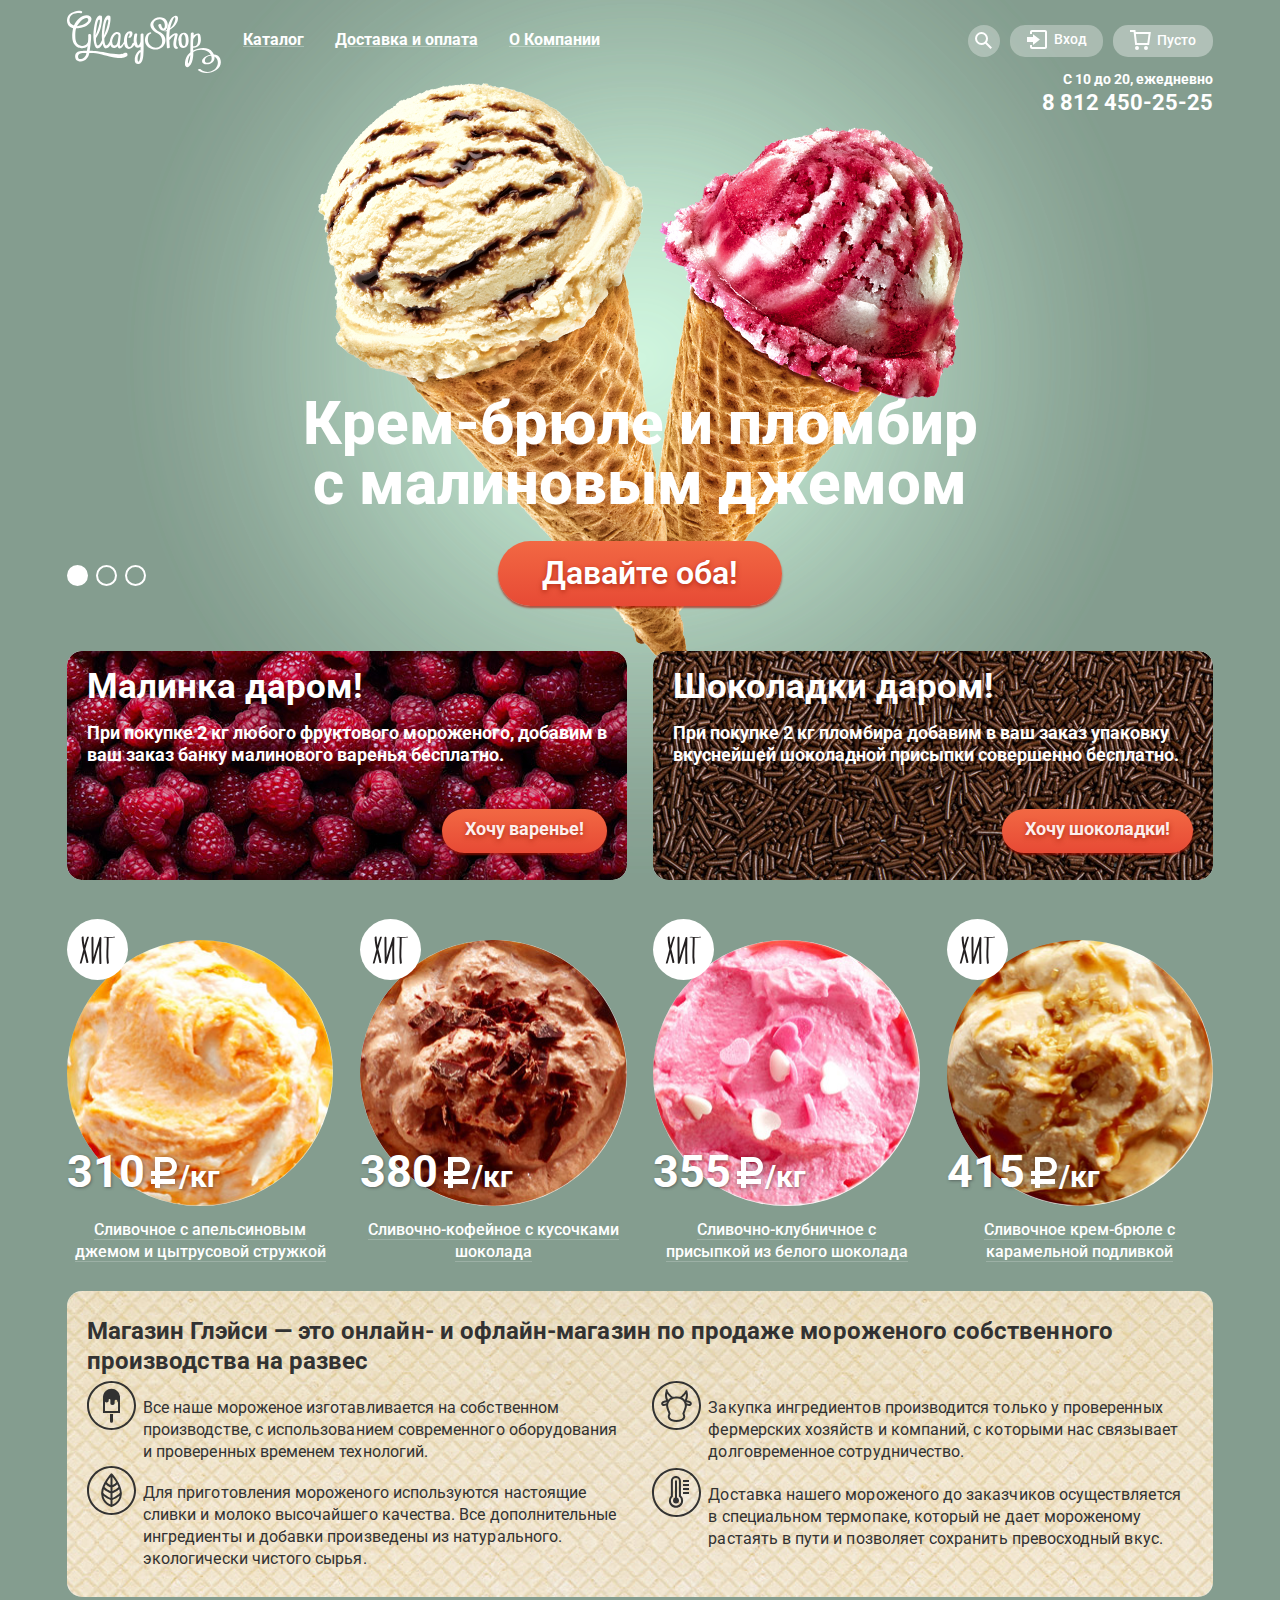
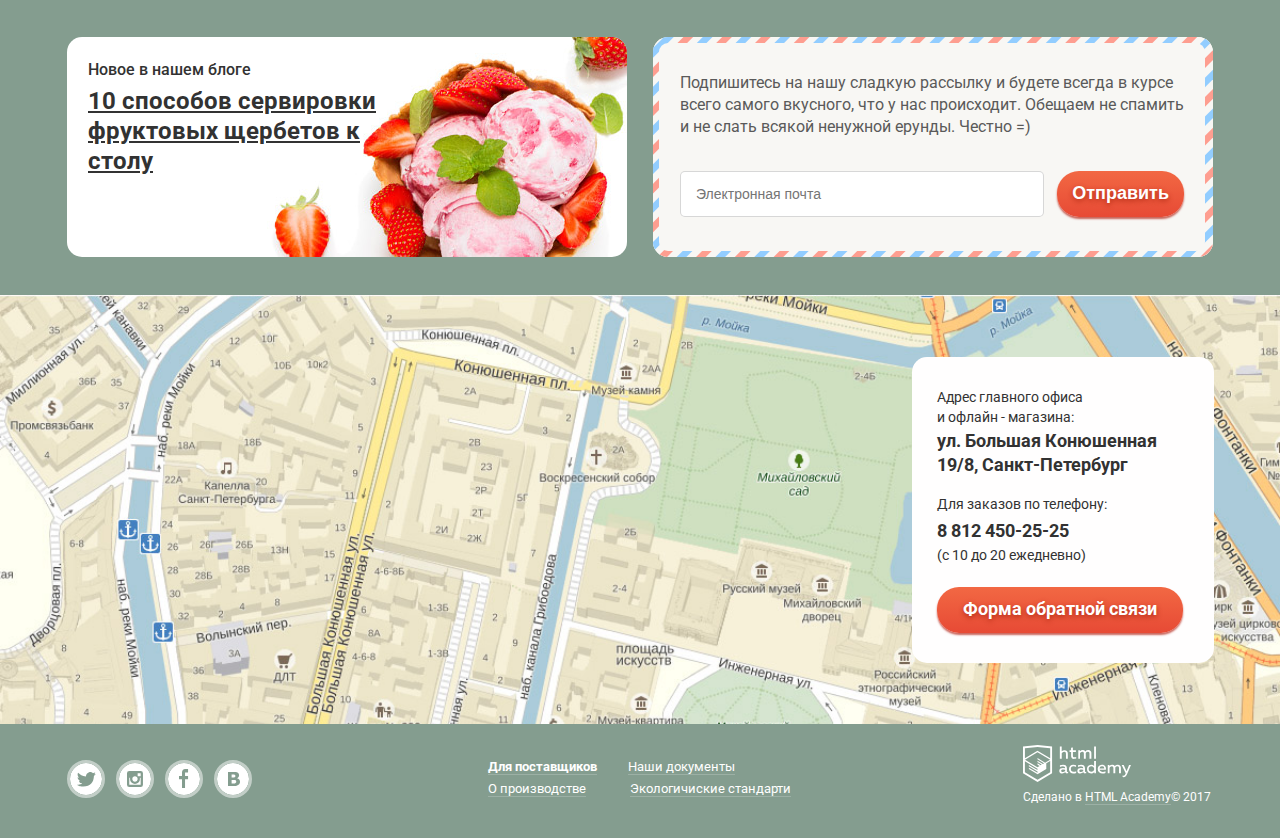
==== index.html @ f11d96ea "formy i menu" ====
<!DOCTYPE html>
<html lang="ru">
<head>
	<meta charset="utf-8">
	<title>HTML Academy: Глейси</title>
	<link href="https://fonts.googleapis.com/css?family=Roboto:400,700&amp;subset=cyrillic-ext" rel="stylesheet">
	<!--font-family: 'Roboto', sans-serif; -->
	<link rel="stylesheet" type="text/css" href="css/style.css" /> 
</head>
<body>
	<input class="visually-hidden lol" type="radio" id="product-1" name="toggle" checked>
    <input class="visually-hidden lol" type="radio" id="product-2" name="toggle">
    <input class="visually-hidden lol" type="radio" id="product-3" name="toggle">
	<div class="site-wrapper">
	<div class="container">
	<header class="main-header">
		<nav class="main-navigation">
			<a class="main-header-logo">
				<img src="img/logo.svg" alt="Логотип магазина «GllacyShop»">
			</a>
			<ul class="site-navigation">
				<li class="site-nav-item">
					<a href="#" class="link-under">Каталог</a>
					<ul class="site-navigation-catalog">
						<li class="catalog-submenu-item">
						  <a href="#">Новинки</a>
						</li>
						<li class="catalog-submenu-item-current">
						  <a href="#">Сливочное</a>
						</li>
						<li  class="catalog-submenu-item">
						  <a href="#">Щербеты</a>
						</li>
						<li  class="catalog-submenu-item">
						  <a href="#">Фруктовый лед</a>
						</li>
						<li  class="catalog-submenu-item">
						  <a href="#">Мелорин</a>
						</li>
					</ul>
					
					<!--<ul class="site-navigation-catalog">
						<li><a href="#" class="link6"><b>Новинки</b></a></li>
						<li><a href="#" class="link6">Сливочное</a></li>
						<li><a href="#" class="link6">Щербеты</a></li>
						<li><a href="#" class="link6">Фруктовый лед</a></li>
						<li><a href="#" class="link6">Мелорин</a></li>
					</ul>	-->
				</li>
				<li class="site-nav-item">
					<a href="#" class="link-under">Доставка и оплата</a>	
				</li>
				<li class="site-nav-item">
					<a href="#" class="link-under">О Компании</a>
				</li>
			</ul>
			<div class="user-navigation">
				<div class="login-link user-search">
					<a href="#">
						<svg xmlns="http://www.w3.org/2000/svg" 
						xmlns:xlink="http://www.w3.org/1999/xlink" width="17" height="17" 
						viewBox="0 0 17 17"><path d="M16.958 15.527L11.75 10.32A6.455 6.455 0 0 0 13 6.5 6.5 6.5 0 1 0 6.5 13a6.465 6.465 0 0 0 3.839-1.263l5.205 5.204 1.414-1.414zM6.5 11C4.019 11 2 8.981 2 6.5S4.019 2 6.5 2 11 4.019 11 6.5 8.981 11 6.5 11z"/></svg>
					</a>
					<form class="search" action="#" method="get">
						<span class="search-paragraph">
							<label class="visually-hidden" for="search">Что ищем?</label>
							<input class="input-field" id="search" type="search" name="search" placeholder="Что ищем?">
						</span>
						<!--<button class="user-btn search-btn" type="submit"></button>-->
					</form>
				</div>
				<div class="enter-site login-link">
					<span>
						<a href="#" class="link-svg">
							<svg xmlns="http://www.w3.org/2000/svg" 
							xmlns:xlink="http://www.w3.org/1999/xlink" 
							width="21" height="19" 
							viewBox="0 0 21 19"><g><path d="M6 14.875L12.917 9.5 6 4.125v2.917H-.042v4.917H6z"/><path d="M18 0H5C3.9 0 3 .9 3 2v2h2V2h13v15H5v-2H3v2c0 1.1.9 2 2 2h13c1.1 0 2-.9 2-2V2c0-1.1-.9-2-2-2z"/></g></svg>
							<span class="enter-svg">Вход</span>
						</a>
					</span>
					<div class="login-in">
						<form class="login-form" action="#" method="post">
							<p class="login-item">
								<label class="visually-hidden" for="email">Электронная почта</label>
								<input class="input-field" id="email" type="email" name="email" placeholder="Электронная почта">
							</p>
							<p class="login-item">
								<label class="visually-hidden" for="password">Пароль</label>
								<input class="input-field" id="password" type="password" name="password" placeholder="Пароль">
							</p>
							<button class="link2" type="submit">Войти</button>
							<p class="login-additional">
								<a class="login-link link10" href="#"><u>Забыли пароль?</u></a>
								<a class="login-link link10" href="#"><u>Новая регистрация</u></a>
							</p>
						</form>
					</div>
				</div>
				<span class="basket">
					<a href="#" class="link-svg">
						<svg xmlns="http://www.w3.org/2000/svg" 
						width="21" height="20" viewBox="0 0 21 20">
						<g><path d="M5.657 2.031L5.422 0H0v2h3.64l1.5 13h13.988l1.699-12.969H5.657zM17.372 13H6.922L5.888 4.031h12.66L17.372 13z"/><circle cx="6.984" cy="18" r="2"/><circle cx="15.984" cy="18" r="2"/></g></svg>
						<span class="enter-svg">Пусто</span>
					</a>
				</span>
				<p class="navigation">
					<span class="navigation1">С 10 до 20, ежедневно</span>
					<a href="tel:+88124502525" class="navigation2">8 812 450-25-25</a>
				</p>
			</div>
		</nav>
	</header>
		<section class="slider">
          <div class="slider-controls">
            <label for="product-1">Первый</label>
            <label for="product-2">Второй</label>
            <label for="product-3">Третий</label>
          </div>
          <ul class="slider-list">
            <li class="slider-item slide" id="slide1">
              <h3 class="slide-title">
                Крем-брюле и пломбир с малиновым джемом
              </h3>
              <a class="button slide-button" href="#">Давайте оба!</a>
            </li>
            <li class="slider-item slide" id="slide2">
              <h3 class="slide-title">
                Шоколадный пломбир и лимонный сорбет
              </h3>
              <a class="button slide-button" href="#">Давайте оба!</a>
            </li>
            <li class="slider-item slide" id="slide3">
              <h3 class="slide-title">
                Пломбир с помадкой и клубничный щербет
              </h3>
              <a class="button slide-button" href="#">Давайте оба!</a>
            </li>
          </ul>
        </section>
		<main>
		<!--<section class="slider">
			<!--<div class="slider-controls">
				<label for="product-1"></label>
				<label for="product-2"></label>
				<label for="product-3"></label>
			</div>-->
			  <!-- ETOO <ul class="slider-list">
				<li class="slider-item slide1" id="slide1">
				  <h3 class="slide-title">
					Крем-брюле и пломбир с малиновым джемом
				  </h3>
				  <a class="link3 come-on" href="#">Давайте оба!</a>
				</li>  ETOO <!--
				<li class="slider-item slide2" id="slide2">
				  <h3 class="slide-title">
					Шоколадный пломбир и лимонный сорбет
				  </h3>
				<a class="link3" href="#">Давайте оба!</a>
				</li>
				<li class="slider-item slide3" id="slide3">
				  <h3 class="slide-title">
					Пломбир с помадкой и клубничный щербет
				  </h3>
				  <a class="link3" href="#">Давайте оба!</a>
				</li> -->    <!--
				<p class="switch">
					<input type="radio" id="sl1" name="next" checked>
					<input type="radio" id="sl2" name="next">
					<input type="radio" id="sl3" name="next">
				</p>
			  </ul>
			</section>   -->
	
	
	

		<!--<div class="slider">
			<div class="slide11" id="slider1">
				<p class="slide-title">
					Крем-брюле и пломбир<br>
					с малиновым джемом
				</p>
				<a class="link3" href="#">Давайте оба!</a>
			</div><!--
			<div class="slide" id="slider2">
				<p class="slide-title">
					Шоколадный пломбир<br>
					и лимонный сорбет
				</p>
				<a class="link3" href="#">Давайте оба!</a>
			</div>
			<div class="slide" id="slider3">
				<p class="slide-title">
					Пломбир с помадкой<br>
					и клубничный щербет
				</p>
				<a class="link3" href="#">Давайте оба!</a>
				<p class="switch">
					<input type="radio" id="sl1" name="next" checked>
					<input type="radio" id="sl2" name="next">
					<input type="radio" id="sl3" name="next">
				</p>
			</div>
		</div> -->
		<section class="gift">
			<h2 class="visually-hidden">Акция</h2>
			<article class="gift1 gift-left">
				<h3>Малинкa даром!</h3>
				<p>
					При покупке 2 кг любого фруктового мороженого, добавим в ваш заказ банку
					малинового варенья бесплатно.
				</p>
				<a href="#" class="link4">Хочу варенье!</a>
			</article>
			<article class="gift2 gift-right">
				<h3>Шоколадки даром!</h3>
				<p>
					При покупке 2 кг пломбира добавим в ваш заказ упаковку вкуснейшей шоколадной присыпки
					совершенно бесплатно.
				</p>
				<a href="#" class="link4">Хочу шоколадки!</a>
			</article>
		</section>
		<section class="ice-crem">
			<h2 class="visually-hidden">Хиты</h2>
			<ul class="ice-info">
				<li class="ice-price">
					<div class="ice-configuration hit">
						<img src="img/ice1.jpg" class="ice-image" alt="Сливочное мороженое">
						<p class="price-in">
							<span class="price">310</span>
							<svg xmlns="http://www.w3.org/2000/svg" width="31" height="36" viewBox="0 0 31 36"><path fill="#ffffff" d="M11 21h7.451c5.247 0 9.5-4.253 9.5-9.5S23.698 2 18.451 2H6v14H2v5h4v3H2v5h4v4h5v-4h15v-5H11v-3zm0-14h7.451v-.03a4.53 4.53 0 0 1 0 9.06V16H11V7z"/></svg>
							<span class="kilogram">/кг</span>
						</p>
					</div>
					<p class="ice-title">
						<a class="link11" href="#">Сливочное с апельсиновым джемом и цытрусовой стружкой</a>
					</p>
					<!--<a href="#" class="link">Быстрый просмотр</a>-->
				</li>
				<li class="ice-price">
					<div class="ice-configuration hit">
						<img src="img/ice2.jpg" class="ice-image" alt="Сливочно-кофейное мороженое">
						<p class="price-in">
							<span class="price">380</span>
							<svg xmlns="http://www.w3.org/2000/svg" width="31" height="36" viewBox="0 0 31 36"><path fill="#ffffff" d="M11 21h7.451c5.247 0 9.5-4.253 9.5-9.5S23.698 2 18.451 2H6v14H2v5h4v3H2v5h4v4h5v-4h15v-5H11v-3zm0-14h7.451v-.03a4.53 4.53 0 0 1 0 9.06V16H11V7z"/></svg>
							<span class="kilogram">/кг</span>
						</p>
					</div> 
					<p class="ice-title">
						<a class="link11" href="#">Сливочно-кофейное с кусочками шоколада</a>
					</p>
					<!--<a href="#" class="link">Быстрый просмотр</a>-->
				</li>
				<li class="ice-price">
					<div class="ice-configuration hit">
						<img src="img/ice3.jpg" class="ice-image" alt="Сливочно-клубничное мороженое">
						<p class="price-in">
							<span class="price">355</span>
							<svg xmlns="http://www.w3.org/2000/svg" width="31" height="36" viewBox="0 0 31 36"><path fill="#ffffff" d="M11 21h7.451c5.247 0 9.5-4.253 9.5-9.5S23.698 2 18.451 2H6v14H2v5h4v3H2v5h4v4h5v-4h15v-5H11v-3zm0-14h7.451v-.03a4.53 4.53 0 0 1 0 9.06V16H11V7z"/></svg>
							<span class="kilogram">/кг</span>
						</p>
					</div>
					<p class="ice-title">
						<a class="link11 link11-help" href="#">
							Сливочно-клубничное с<br> присыпкой из белого шоколада
						</a>
					</p>
					<!--<a href="#" class="link">Быстрый просмотр</a>-->
				</li>
				<li class="ice-price">
					<div class="ice-configuration hit">
						<img src="img/ice4.jpg" class="ice-image" alt="Сливочное крем-брюле мороженое">
						<p class="price-in">
							<span class="price">415</span>
							<svg xmlns="http://www.w3.org/2000/svg" width="31" height="36" viewBox="0 0 31 36"><path fill="#ffffff" d="M11 21h7.451c5.247 0 9.5-4.253 9.5-9.5S23.698 2 18.451 2H6v14H2v5h4v3H2v5h4v4h5v-4h15v-5H11v-3zm0-14h7.451v-.03a4.53 4.53 0 0 1 0 9.06V16H11V7z"/></svg>
							<span class="kilogram">/кг</span>
						</p>
					</div>
					<p class="ice-title">
						<a class="link11" href="#">Сливочное крем-брюле с карамельной подливкой</a>
					</p>
					<!--<a href="#" class="link">Быстрый просмотр</a>-->
				</li>
			</ul>
		</section>
		<div class="box-information">
			<section class="information">
				<h3 class="visually-hidden">О нас</h3>
				<h3 class="about-us-title">
					Магазин Глэйси — это онлайн- и офлайн-магазин по продаже мороженого собственного
					производства на развес
				</h3>
				<ul class="about-us-articles">
					<li class="about-us-list lizak">
						<p>
							Все наше мороженое изготавливается на собственном
							производстве, с использованием современного оборудования<br>
							и проверенных временем технологий.
						</p>
						<!--<img src="img/icon1.svg" alt="Икона мороженое">-->
					</li>
					<li class="about-us-list crow">
						<p>
							Закупка ингредиентов производится только у проверенных
							фермерских хозяйств и компаний, с которыми нас связывает
							долговременное сотрудничество.
						</p>
						<!--<img src="img/icon2.svg" alt="Икона листок">-->
					</li>
					<li class="about-us-list leaf">
						<p>
							Для приготовления мороженого используются настоящие
							сливки и молоко высочайшего качества. Все дополнительные
							ингредиенты и добавки произведены из натурального.
							экологически чистого сырья.
						</p>
						<!--<img src="img/icon3.svg" alt="Икона корова">-->
					</li>
					<li class="about-us-list thermometer">
						<p>
							Доставка нашего мороженого до заказчиков осуществляется<br>
							в специальном термопаке, который не дает мороженому<br>
							растаять в пути и позволяет сохранить превосходный вкус.
						</p>
						<!--<img src="img/icon4.svg" alt="Икона температуры">-->
					</li>
				</ul>
			</section>
		</div>
		<section class="news">
			<h3 class="visually-hidden">Новости</h3>
			<article class="news-in">
				<p class="news-article">Новое в нашем блоге</p>
				<a href="#" class="news-link1">
					10 способов сервировки<br>
					фруктовых щербетов к<br>
					столу
				</a>
			</article>
			<article class="mail">
				<div class="mail-container">
					<h3 class="visually-hidden">Подписка</h3>
					<p class="mail-text">
						Подпишитесь на нашу сладкую рассылку и будете всегда в курсе<br>
						всего самого вкусного, что у нас происходит. Обещаем не спамить<br>
						и не слать всякой ненужной ерунды. Честно =)
					</p>
					<form class="subscription" action="#" method="post">
						<label class="visually-hidden" for="subscription-email">Электронная почта</label>
						<input id="subscription-email" class="subscription-email input-field"
						name="subscription-email" placeholder="Электронная почта" type="email">
						<button class="link-small" type="submit">Отправить</button>
					</form>
				</div>
			</article>
		</section>
		<div class="map">
			<div class="map-in"> 
				<!--<img src="img/ice-crem.svg" alt="Рожок"><br>-->
				<div class="contacts">
					<h3 class="visually-hidden">Адрес</h3>
					<p class="feedback-adress">
						<span class="feedback-position1">
							Адрес главного офиса<br>
							и офлайн - магазина:<br>
						</span>
						<span class="feedback-position2">
							ул. Большая Конюшенная<br>
							19/8, Санкт-Петербург<br>
						</span>
					</p>
					<p class="feedback-tel">
						<span class="feedback-position3">
							Для заказов по телефону:<br>
						</span>
						<span class="feedback-position4">
							<a href="tel:+88124502525">8 812 450-25-25</a><br>
						</span>
						<span class="feedback-position5">
							(c 10 до 20 ежедневно)<br>
						</span>
					</p>
					<a class="link" href="#">Форма обратной связи</a>
				</div>
			</div>
		</div>
			<!--<article class="feedback">
				<form class="feedback-form" action="#" method="post">
					<h3>Мы обязательно вам ответим!</h3>
					<p>
						<label class="visually-hidden" for="name"> Как Вас зовут?</label>
						<input class="input-field" type="text" id="name" name="user-name"
						placeholder="Как Вас зовут?">
					</p>
					<p>
						<label class="visually-hidden" for="email-feedback"> Ваша почта для ответа?</label>
						<input class="input-field" type="text" id="email-feedback" name="email-feedback" placeholder="Ваша почта для ответа?">
					</p>
					<textarea name="comment" class="input-field" id="comment-field" rows="5" cols="15" placeholder="Напишите что-нибудь..."></textarea>
					<button class="link">Отправить</button>
				</form>
			</div> -->
		</section>
	</main>
	<footer class="main-footer">
		<div class="social1">
			<ul class="footer-social">
				<li class="social-list-item">
					<a class="social-button" href="https://www.twitter.com">
						<p class="visually-hidden">Twitter</p>
						<svg xmlns="http://www.w3.org/2000/svg" class="social-list-icon" width="32" height="32" viewBox="0 0 32 32"><path fill="#FFF" d="M16 0C7.164 0 0 7.164 0 16c0 8.837 7.164 16 16 16 8.837 0 16-7.163 16-16 0-8.836-7.163-16-16-16zm7.944 12.809c-.251 6.516-3.463 10.832-10.992 10.702h-.486c-.447 0-4.543-.443-5.344-1.823 2.479.19 4.247-.406 5.12-1.136-1.048-.289-2.923-.461-3.251-2.848.384.104.618.221 1.299.113-1.307-.824-2.758-1.519-2.679-3.643.311.317 1.164.518 1.46.457-.768-.233-2.149-3.244-.974-4.781 1.984 1.79 4.075 3.482 7.804 3.643.227-2.214 1.24-3.699 3.168-4.325 1.84-.479 3.255.26 3.901 1.138.737-.224 1.453-.466 2.193-.685-.004.833-.569 1.463-.935 1.709.747.165 1.423-.475 1.423-.475-.184.963-1.094 1.725-1.707 1.954z"/></svg>
					</a>
				</li>
				<li class="social-list-item">
					<a class="social-button" href="https://www.instagram.com">
						<p class="visually-hidden">Instagram</p>
						<svg xmlns="http://www.w3.org/2000/svg" class="social-list-icon" width="32" height="32" viewBox="0 0 32 32"><g fill="#FFF"><path d="M20.916 16a4.938 4.938 0 1 1-9.877 0c0-.394.051-.773.138-1.14h-.897v6.838h11.396V14.86h-.897c.086.367.137.746.137 1.14z"/><path d="M15.978 18.659c1.466 0 2.659-1.193 2.659-2.659s-1.193-2.659-2.659-2.659c-1.466 0-2.659 1.193-2.659 2.659s1.192 2.659 2.659 2.659zM18.637 10.302h3.039v3.039h-3.039z"/><path d="M16 0C7.164 0 0 7.164 0 16c0 8.837 7.164 16 16 16 8.837 0 16-7.163 16-16 0-8.836-7.163-16-16-16zm7.955 21.698a2.285 2.285 0 0 1-2.279 2.279H10.279A2.285 2.285 0 0 1 8 21.698V10.302a2.286 2.286 0 0 1 2.279-2.279h11.396a2.286 2.286 0 0 1 2.279 2.279v11.396z"/></g></svg>
					</a>
					</li>
				<li class="social-list-item">
					<a class="social-button" href="https://www.facebook.com">
						<p class="visually-hidden">Facebook</p>
						<svg xmlns="http://www.w3.org/2000/svg" class="social-list-icon" width="32" height="32" viewBox="0 0 32 32"><path fill="#FFF" d="M16 0C7.164 0 0 7.163 0 16s7.164 16 16 16c8.837 0 16-7.164 16-16S24.837 0 16 0zm4.062 9.455h-3.021v3.444h3.021v3.445h-3.021v8.61H14.02v-8.61H11v-3.445h3.021V9.455c0-1.902 1.353-3.445 3.021-3.445h3.021v3.445z"/></svg>
					</a>
				</li>
				<li class="social-list-item">
					<a class="social-button" href="https://www.vk.com">
						<p class="visually-hidden">Вконтакте</p>
						<svg xmlns="http://www.w3.org/2000/svg" class="social-list-icon" width="32" height="32" viewBox="0 0 32 32"><g fill="#FFF"><path d="M16.637 14.495c.402-.019.719-.082.951-.188.326-.145.54-.33.641-.559.101-.229.15-.496.15-.797 0-.232-.058-.465-.174-.697-.116-.232-.322-.405-.617-.517-.264-.1-.592-.155-.984-.165a76.242 76.242 0 0 0-1.652-.014h-.339v2.965h.565c.571 0 1.057-.009 1.459-.028zM18.118 17.084c-.282-.081-.672-.125-1.166-.132a127.97 127.97 0 0 0-1.55-.009h-.79v3.493h.264c1.014 0 1.74-.003 2.18-.009a3.2 3.2 0 0 0 1.212-.245c.377-.157.633-.364.774-.625s.214-.562.214-.9c0-.446-.088-.788-.261-1.03-.17-.241-.464-.423-.877-.543z"/><path d="M16 0C7.164 0 0 7.164 0 16c0 8.837 7.164 16 16 16 8.837 0 16-7.163 16-16 0-8.836-7.163-16-16-16zm6.602 20.531a3.73 3.73 0 0 1-1.124 1.327c-.552.415-1.161.71-1.823.886s-1.501.264-2.519.264h-6.121V8.987h5.443c1.13 0 1.957.038 2.48.113a5.126 5.126 0 0 1 1.561.5c.533.27.929.632 1.189 1.087.26.455.392.975.392 1.558 0 .678-.179 1.278-.536 1.795-.358.518-.863.92-1.517 1.208v.075c.917.182 1.642.559 2.179 1.13.537.571.807 1.325.807 2.261 0 .678-.138 1.283-.411 1.817z"/></g></svg>
					</a>
				</li>
			</ul> 
		</div>
		<ul class="footer-information1">
			<li><a href="#" class="provider link11">Для поставщиков</a><li>
			<li><a href="#" class="view link11">Наши документы</a><li>
			<li><a href="#" class="view link11 about-production">О производстве</a><li>
			<li><a href="#" class="view link11">Экологичиские стандарти</a><li>
		</ul>
		<div class="logo1">
			<a href="https://htmlacademy.ru/intensive/htmlcss">
				<img src="img/logo-htmlacademy.svg" alt="академия">
			</a>
			<span class="footer-copyright">
				Сделано в <a href="https://htmlacademy.ru/intensive/htmlcss" class="link-html link11">HTML Academy</a>&copy; 2017
			</span>
		</div>
	</footer>
	</div> 
	</div>
</body>
</html>
---- css/style.css ----
html,
body {
	font-family: "Roboto", "Arial", sans-serif;
	font-size: 18px; /* or 16px */
	line-height: 1.2;
	background-color: #849d8f;
	color: #ffffff;
	font-weight: bold;
	margin: 0;
}

a {
	text-decoration: none;
	color: #ffffff;
}

.link {
	display: inline-block;
	vertical-align: top;
	padding: 10px 26px;
	padding-bottom: 12px;
	font-weight: 700;
	font-size: 18px;
	line-height: 24px;
	text-align: center;
	text-transform: none;
	text-decoration: none;
	text-shadow: 0 2px 5px rgba(160, 32, 11, 0.76);
	white-space: normal;
	background-color: #f26843;
	background: -webkit-linear-gradient(top, #f26843 0%, #e74a35 100%);
	background: linear-gradient(to bottom, #f26843 0%, #e74a35 100%);
	box-shadow: 0 2px 2px rgba(172, 16, 0, 0.64);
	color: #ffffff;
	border: none;
	border-radius: 22px;
	cursor: pointer;
	outline: none;
}

.link:hover {
	background-image: linear-gradient(0deg, rgba(231, 74, 53, 0.8) 0%, rgba(242, 104, 67, 0.8) 100%);
	box-shadow: 0px 2px 2px 0px rgb(172, 16, 0);
}

.link:active {
	box-shadow: inset 0 2px 2px #942718;
	background-image: linear-gradient(to top, #f26843 0%, #e74a35 100%);
	background-color: #d07058;
}

.link-small {
	display: inline-block;
	vertical-align: top;
	padding: 10px 15px;
	padding-bottom: 12px;
	font-weight: 700;
	font-size: 18px;
	line-height: 24px;
	text-align: center;
	text-transform: none;
	text-decoration: none;
	text-shadow: 0 2px 5px rgba(160, 32, 11, 0.76);
	white-space: normal;
	background-color: #f26843;
	background: -webkit-linear-gradient(top, #f26843 0%, #e74a35 100%);
	background: linear-gradient(to bottom, #f26843 0%, #e74a35 100%);
	box-shadow: 0 2px 2px rgba(172, 16, 0, 0.64);
	color: #ffffff;
	border: none;
	border-radius: 22px;
	cursor: pointer;
	outline: none;
}

.link-small:hover {
	background-image: linear-gradient(0deg, rgba(231, 74, 53, 0.8) 0%, rgba(242, 104, 67, 0.8) 100%);
	box-shadow: 0px 2px 2px 0px rgb(172, 16, 0);
}

.link-small:active {
	box-shadow: inset 0 2px 2px #942718;
	background-image: linear-gradient(to top, #f26843 0%, #e74a35 100%);
	background-color: #d07058;
}

.link2 {
	display: inline;
	vertical-align: top;
	padding: 8px 23px;
	padding-bottom: 12px;
	font-family: Roboto, Arial, sans-serif;
	font-weight: 700;
	font-size: 18px;
	line-height: 24px;
	text-align: center;
	text-transform: none;
	text-decoration: none;
	text-shadow: 0 2px 5px rgba(160, 32, 11, 0.76);
	white-space: normal;
	background-color: #f26843;
	background: -webkit-linear-gradient(top, #f26843 0%, #e74a35 100%);
	background: linear-gradient(to bottom, #f26843 0%, #e74a35 100%);
	box-shadow: 0 2px 2px rgba(172, 16, 0, 0.64);
	color: #fefefe;
	border: none;
	border-radius: 22px;
	cursor: pointer;
	outline: none;
}

.link2:hover {
	background-image: linear-gradient(0deg, rgba(231, 74, 53, 0.8) 0%, rgba(242, 104, 67, 0.8) 100%);
	box-shadow: 0px 2px 2px 0px rgb(172, 16, 0);
}

.link2:active {
	box-shadow: inset 0 2px 2px #942718;
	background-image: linear-gradient(to top, #f26843 0%, #e74a35 100%);
}

.link3 {
	display: inline-block;
	vertical-align: top;
	padding: 8px 23px;
	padding-bottom: 12px;
	font-family: Roboto, Arial, sans-serif;
	font-weight: 700;
	text-align: center;
	text-transform: none;
	text-decoration: none;
	text-shadow: 0 2px 5px rgba(160, 32, 11, 0.76);
	white-space: normal;
	background-color: #f26843;
	background: -webkit-linear-gradient(top, #f26843 0%, #e74a35 100%);
	background: linear-gradient(to bottom, #f26843 0%, #e74a35 100%);
	box-shadow: 0 2px 2px rgba(172, 16, 0, 0.64);
	border: none;
	border-radius: 22px;
	cursor: pointer;
	outline: none;
	color: #ffffff;
	font-size: 32px;
	line-height: 44px;
}

.link3:hover {
	/*background-image: linear-gradient(0deg, rgba(231, 74, 53, 0.8) 0%, rgba(242, 104, 67, 0.8) 100%);
	box-shadow: 0px 2px 2px 0px rgb(172, 16, 0);*/
	background: -webkit-linear-gradient(top, #f58669 0%, #ec6f5e 100%);
	background: linear-gradient(to bottom, #f58669 0%, #ec6f5e 100%);
	box-shadow: 0 2px 2px #ac1000;
}

.link3:active {
	box-shadow: inset 0 2px 2px #942718;
	background-image: linear-gradient(to top, #f26843 0%, #e74a35 100%);
}

.link4 {
	display: inline-block;
	vertical-align: top;
	padding: 8px 23px;
	padding-bottom: 12px;
	font-family: Roboto, Arial, sans-serif;
	font-weight: 700;
	text-align: center;
	text-transform: none;
	text-decoration: none;
	text-shadow: 0 2px 5px rgba(160, 32, 11, 0.76);
	white-space: normal;
	background-color: #f26843;
	background: -webkit-linear-gradient(top, #f26843 0%, #e74a35 100%);
	background: linear-gradient(to bottom, #f26843 0%, #e74a35 100%);
	box-shadow: 0 2px 2px rgba(172, 16, 0, 0.64);
	border: none;
	border-radius: 22px;
	cursor: pointer;
	outline: none;
	color: #fceeec;
	font-size: 18px;
	font-weight: 700;
	line-height: 24px;
	align-self: flex-end;
	margin-bottom: 4px;
}

.link4:hover {
	background: -webkit-linear-gradient(top, #f58669 0%, #ec6f5e 100%);
	background: linear-gradient(to bottom, #f58669 0%, #ec6f5e 100%);
	box-shadow: 0 2px 2px #ac1000;
}

.link4:active {
	box-shadow: inset 0 2px 2px #942718;
	background-image: linear-gradient(to top, #f26843 0%, #e74a35 100%);
}

.link5 {
	color: #ffffff;
	font-size: 14px;
	font-weight: 500;
	line-height: 16px;
	background-color: #a1b4a9;
	margin-top: 30px;
}

.link5:hover {
	background-color: #f8f7f4;
	color: #323232;
	font-size: 14px;
	font-weight: 500;
	line-height: 16px;
}

.link6 {
	color: #323232;
	font-size: 14px;
	font-weight: 400;
	line-height: 16px;
	background-color: #f8f7f4;
	padding: 9px 21px;
}

.link6 a {
	text-decoration: none;
}

.link6:hover {
	background-color: #fbded7;
}

.link6:active {
	background-color: #f6b5a5;
}

.link7 {
	display: inline-block;
	vertical-align: top;
	padding: 8px 23px;
	padding-bottom: 12px;
	font-family: Roboto, Arial, sans-serif;
	font-weight: 700;
	text-align: center;
	text-transform: none;
	text-decoration: none;
	text-shadow: 0 2px 5px rgba(160, 32, 11, 0.76);
	white-space: normal;
	background-color: #f26843;
	background: -webkit-linear-gradient(top, #f26843 0%, #e74a35 100%);
	background: linear-gradient(to bottom, #f26843 0%, #e74a35 100%);
	box-shadow: 0 2px 2px rgba(172, 16, 0, 0.64);
	border: none;
	border-radius: 22px;
	cursor: pointer;
	outline: none;
	color: #ffffff;
	font-size: 32px;
	font-weight: 700;
	line-height: 44px;
}

.link7:hover {
	background-image: linear-gradient(0deg, rgba(231, 74, 53, 0.8) 0%, rgba(242, 104, 67, 0.8) 100%);
	box-shadow: 0px 2px 2px 0px rgb(172, 16, 0);
}

.link7:active {
	box-shadow: inset 0 2px 2px #942718;
	background-image: linear-gradient(to top, #f26843 0%, #e74a35 100%);
}

.link8 {
	color: #323232;
	background-color: #f8f7f4;
}

.link9 {
	color: #fefefe;
	font-size: 18px;
	font-weight: 700;
	line-height: 24px;
}

.link10 {
	color: #323232; 
	border-bottom: 1px solid rgba(255,255,255,0.2)
}

.link10:hover {
	color: #e84d37;
}

.link10:active {
	color: #e84d37;
}

.link11 {
	color: #ffffff; 
	border-bottom: 1px solid rgba(255,255,255,0.2)
}

.link11:hover {
	color: #ffbc9e;
}

.link11:active {
	color: #ffbc9e;
}

.link-html {
	color: #fefefe;
	font-size: 12px;
	font-weight: 400;
	line-height: 16px;
}

.main-header {
	box-sizing: border-box;
	width: 1200px;
	margin: 0 auto;
	padding: 0 27px;
	padding-top: 10px;
}

.main-navigation {
	display: flex;
}

.main-header-logo {
	font-size: 0;
	line-height: 0;
	margin-right: 7px;
}

.main-navigation ul { 
	display: flex;
	flex-wrap: wrap;
	margin: 0;
	padding: 0;
	list-style: none;
}
/****************************************************************************************/
.site-navigation {
  display: -webkit-box;
  display: -ms-flexbox;
  display: flex;
  -ms-flex-wrap: wrap;
      flex-wrap: wrap;
  min-height: 50px;

  margin: 0;
  margin-top: 12px;
  padding: 0;

  list-style: none;
  list-style-type: none;
  flex-grow: 1;
  z-index: 1;
}

.site-nav-item {
	padding-top: 6px;
	padding-bottom: 10px;
	margin-right: 2px;
	position: relative;
	height: 40px;
	text-decoration: none;
}

.site-navigation-catalog {
	display: flex;
	position: absolute;
	flex-direction: column;
	visibility: hidden;
	top: 52px;
	left: -7px;
	background-color: #f8f7f4;
	border-radius: 5px;
	box-shadow: 0px 20px 20px 0px rgba(0, 0, 0, 0.4); */
}

.site-navigation-catalog a {
	display: block;
	padding: 7px 0 8px 20px;
	font-size: 14px;
	line-height: 1.143em;
	font-weight: 400;
	color: #323232;
	min-width: 143px;
}

.site-navigation-catalog:hover {
	display: block;
	top: 52px;
	left: -7px;
	min-width: 143px;
	margin: 0;
	padding: 0;

  border-radius: 5px;
  background-color: #f9f8f5;
  -webkit-box-shadow: 0px 20px 20px 0px rgba(0, 0, 0, 0.4);
          box-shadow: 0px 20px 20px 0px rgba(0, 0, 0, 0.4);
  list-style: none;
}

.catalog-submenu-item:hover {
	background-color: #fbded7;
}

.catalog-submenu-item:active {
	background-color: #f6b5a5;
}

.catalog-submenu-item-current {
	background-color: #d07058;
}

.site-nav-item:hover .site-navigation-catalog {
	visibility: visible;
}

/*.login-link {
	display: inline-block;
	vertical-align: top;
	position: relative;
	flex-grow: 0;
	flex-shrink: 1;
	flex-basis: auto;
	margin-left: 9px;
	padding: 8px 33px;
	padding-left: 45px;
	font-size: 14px;
	line-height: 16px;
	font-weight: 500;
	color: #ffffff;
	background-color: rgba(255, 255, 255, 0.2);
	background-repeat: no-repeat;
	background-position: 15px 50%;
	border-radius: 17px;
	cursor: pointer;
}*/

/*********************************************************************************************/
.user-search {
	margin-right: 10px;
	display: inline-block; 
	width: 32px; 
	height: 32px;
	background-color: #ffffff4f;
	border-radius: 50%;
}

.user-search svg {
	fill: #ffffff;
	margin-top: 7px;
	margin-left: 7px;
}

.user-search:hover svg {
	fill: #323232;
}

.search {
	display: flex;
	position: relative;
	flex-direction: column;
	visibility: hidden;
	top: 6px;
	right: 309px;
	height: 40px;
	text-decoration: none;
}

.search:hover {
	display: block;
}

.search-paragraph {
	display: flex;
	position: absolute;
	background-color: #f8f7f4;
	width: 341px;
	min-height: 84px;
	z-index: 1;
	border-radius: 5px;
	margin-right: 100px;
}

.search input {
	width: 314px; 
	height: 45px;
	margin-top: 18px;
	margin-left: 15px;
	margin-bottom: 18px; 
	margin-right: 15px;
}

.user-search:hover .search {
	visibility: visible;
}

.input-field {
	color: #323232;
	font-size: 14px;
	font-weight: 400;
	line-height: 24px;
	border: 1px solid rgba(178, 178, 178, 0.52);
	background-color: #ffffff;
	border-radius: 5px;
	padding: 0px 15px;
}

.enter-site {
	width: 93px; 
	height: 32px;
	border-radius: 15px;
	background-color: #ffffff4f;
}

.login-link:hover {
  color: #323232;
  background-color: #f8f7f4;
}

.link-svg {
	font-size: 14px;
	font-weight: 500;
    display: flex;
    align-items: center;
    height: 29px;
    padding-left: 17px;
}

.link-svg span {
	margin-left: 6px;
}

.link-svg svg {
	fill: #ffffff;
}

.link-svg:hover svg{
	fill: #323232;
}

.link-svg:hover {
	color: #323232;
	fill: #323232;
}

.link-svg2 {
	color: #323232;
	font-size: 14px;
	font-weight: 500;
    display: flex;
    align-items: center;
    height: 29px;
    padding-left: 17px;
	background-color: white;
	border-radius: 30px;
}

.link-svg2 span {
	margin-left: 7px;
	
}

.enter-in {
	font-size: 14px;
	font-weight: 500;
    display: flex;
    align-items: center;
    height: 29px;
    padding-left: 17px;
}

.enter-in span {
	margin-left: 9px;
}

.enter-in svg {
	fill: #ffffff;
}

.enter-in:hover svg{
	fill: #323232;
}
.enter-in:hover {
	color: #323232;
	fill: #323232;
}
/*.svg-enter {
	display: inline-block; 
	width: 32px; 
	height: 32px;
	background: url("../img/entrance.svg") no-repeat 50% 50%;
	background-color: #ffffff4f;
	color: white;
	border-radius: 50%;
}*/

.login-in {
	display: inline-block;
    vertical-align: top;
}

.login-form {
    display: none;
    position: absolute;
    z-index: 10;
    top: 60px;
    right: 209px;
	width: 238px;
    height: 170px;
    padding-top: 20px;
    padding-bottom: 23px;
    padding-left: 20px;
    padding-right: 20px;
    background-color: #f8f7f4;
    border-radius: 4px;
    box-shadow: 0 20px 20px 0 rgba(0, 0, 0, 0.4);
}

.login-link:hover .login-form {
	display: block;
}

.login-item input {
	position: relative;
	top: -20px;
	width: 215px;
	padding: 10px 15px;
	
}

.enter-site .login-in {
	visibility: visible;
}

.user-navigation {
	width: 245;
	display: flex;
	justify-content: flex-end;
	flex-wrap: wrap;
	margin-top: 15px;
}

.navigation {
  width: 100%;
}

.navigation {
  text-align: right;
}

.navigation span {
  display: block;
}

/*.navigation {
	position: relative;
}

.navigation span {
  position: absolute;
  top: 0;
  right: 0;
  display: flex;
  flex-direction: column;
  margin: 0;
  text-align: right;
}

.navigation a {
  position: absolute;
  top: 0;
  right: 0;
  display: flex;
  flex-direction: column;
  margin: 0;
  text-align: right;
} */

.navigation1 {
	margin-bottom: 4px;
	font-size: 14px;
	line-height: 16px;
}

.navigation2 {
	font-size: 22px;
	line-height: 24px;
}

. {
	
}
/*************************************** SLIDER ************************************/ 
.visually-hidden {
  position: absolute;

  width: 1px;
  height: 1px;

  clip: rect(0, 0, 0, 0);
}

.site-wrapper {
  min-width: 940px;
  background-color: #849d8f;
  background-image: url("../img/slide1.png");
  background-repeat: no-repeat;
  background-position: top center;
  
  transition: background-image 0.5s ease, background-color 0.5s ease; 
}

.site-wrapper::before,
.site-wrapper::after {
  content: "";

  visibility: hidden;
}

.site-wrapper::before {
  background-image: url("../img/slide2.png");
}

.site-wrapper::after {
  background-image: url("../img/slide3.png");
}

.slider {
	position: relative;
	padding-top: 321px;
	
	text-align: center;
	color: #ffffff;
	width: 1200px; 
	margin: 0 auto;
}

.slider-list {
	margin: 0;
	padding: 0;
	list-style: none;
}

.slide {
  display: none;
  margin-bottom: 45px;
  margin-top: -65px;
}

.slide-title {
  	width: 700px;
	margin: 0 auto;
	margin-bottom: 27px;
	font-size: 60px;
	line-height: 60px;
	font-weight: 800;
	margin-top: 9px;
}

.button {
  display: inline-block;
  padding: 12px 44px;

  font-weight: 600;
  font-size: 32px;
  line-height: 41px;
  text-align: center;
  color: #ffffff;
  vertical-align: top;
  text-decoration: none;
  text-shadow: 0 2px 5px rgba(160, 32, 11, 0.76);

  background: #f26843;
  background: linear-gradient(to bottom, #f26843 0%, #e74a35 100%);
  border-radius: 50px;
  box-shadow: 0 2px 2px rgba(172, 16, 0, 0.64);
  border: none;

  cursor: pointer;
} 

.button:hover {
  background: linear-gradient(to bottom, #f58669 0%, #ec6f5e 100%);
  box-shadow: 0 2px 2px rgba(172, 16, 0, 1);
}

.button:active {
  background: linear-gradient(to bottom, #d84732 0%, #e1613e 100%);
  box-shadow: inset 0 2px 2px rgba(172, 16, 0, 1);
}

.slider-controls {
	position: absolute;
	bottom: 20px;
	left: 0;
	z-index: 20;
	font-size: 0;
	margin-left: 27px;
}

.slider-controls label {
  display: inline-block;
  width: 17px;
  height: 17px;
  margin-right: 8px;

  vertical-align: top;

  background-color: transparent;
  border: 2px solid #ffffff;
  border-radius: 50%;
  cursor: pointer;
}

#product-1:checked ~ .site-wrapper {
  background-color: #849d8f;
  background-image: url("../img/slider-1.png");
}

#product-2:checked ~ .site-wrapper {
  background-color: #8996a6;
  background-image: url("../img/slide2.png");
}

#product-3:checked ~ .site-wrapper {
  background-color: #9d8b84;
  background-image: url("../img/slide3.png");
}

#product-1:checked ~ .site-wrapper #slide1,
#product-2:checked ~ .site-wrapper #slide2,
#product-3:checked ~ .site-wrapper #slide3 {
  display: block;
}

#product-1:checked ~ .site-wrapper label[for="product-1"],
#product-2:checked ~ .site-wrapper label[for="product-2"],
#product-3:checked ~ .site-wrapper label[for="product-3"] {
  background-color: #ffffff;
}










































/*********************************************************************************************/
/*.site-navigation-catalog {
	font-size: 14px; 
	line-height: 16px;
	font-weight: 400;
} */

.link-under {
	margin-left: 1px;
	margin-top: 9px;
	display: inline-block;
	vertical-align: top;
	padding: 6px 14px;
	padding-bottom: 8px;
	font-size: 16px;
	line-height: 18px;
	font-weight: 700;
	text-decoration: underline;	
	-webkit-text-decoration-color: rgba(255, 255, 255, 0.3);
	text-decoration-color: rgba(255, 255, 255, 0.3);
	text-align: center;
	color: #ffffff;
}

.link-under:hover {
	color: #323232;
	background-color: #f7f6f3;
	border-radius: 16px;
	text-decoration: none;
}

.link-under:active {
	box-shadow: inset 0 2px 2px #696969;	
	color: #323232;
	background-color: #ededed;
}

.active {
	background-color: #d07058;
	border-radius: 20px;
	text-decoration: none;
}

.color {
	color: #ffffff;
}

.button-input {
	font-size: 18px;
	line-height: 24px;
	font-weight: bold;
}

















































.basket-full {
    display: inline-block;
    vertical-align: top;
	height: 32px;
}

.user-btn {
    display: block;
    vertical-align: top;
    margin-bottom: 25px;
    border-radius: 20px;
    color: #ffffff;
    background-color: #f7f6f3;
    cursor: pointer;
}

.user-btn.basket-btn {
    position: relative;
    padding-top: 8px;
    padding-bottom: 8px;
    padding-left: 36px;
    padding-right: 22px;
    margin-left: 9px;
    margin-bottom: 15px;
    text-decoration: none;
    font-size: 14px;
    line-height: 16px;
    font-weight: 400;
	height: 12px;
}

.link-bb {
	margin-left: 6px;
	font-weight: 700;
	margin-top: 30px;
}

.basket-btn::before {
    content: "";
    position: absolute;
    left: 16px;
    top: 6px;
    width: 22px;
    height: 22px;
    color: #333333;
    background: url("../img/sprite.png") no-repeat;
    background-position: -11px -9px;
}

.basket-btn.full-basket-btn {
    padding-right: 15px;
    color: #333333;
    background-color: #f8f7f4;
}

.full-basket-btn::before {
    color: #333333;
    background: url("../img/sprite.png") no-repeat;
    background-position: -12px -49px;
}

.purchase {
    display: none;
    position: absolute;
    z-index: 20;
    top: 60px;
    right: 0;
	margin-right: 100px;
    padding-left: 17px;
    padding-right: 14px;
    padding-top: 20px;
    padding-bottom: 19px;
    width: 510px;
    height: 200px;
    font-size: 0;
    color: #323232;
    background-color: #f8f7f4;
    box-shadow: 0 20px 20px 0 rgba(0, 0, 0, 0.4);
    border-radius: 4px;
}
.basket-full:hover .purchase {
    display: block;
}
.purchase .delete-btn::before,
.purchase .delete-btn::after {
    width: 14px;
    height: 1px;
    background-color: #515050;
}
.delete-item-btn.delete-btn {
    width: 11px;
    height: 11px;
}
.item-1 .delete-item-btn.delete-btn {
    top: 26px;
    left: 17px;
}
.item-2 .delete-item-btn.delete-btn {
    top: 80px;
    left: 17px;
}
.basket-content {
    margin-bottom: 15px;
}
.basket-content tr {
    display: block;
}
.basket-content td {
    display: inline-block;
    vertical-align: top;
}
.item-img {
    margin-right: 7px;
    padding-left: 18px;
}
.item-1 .item-img {
    margin-top: -8px;
}
.item-2 .item-img {
    margin-top: -9px;
}
.item-img img {
    border-radius: 50%;
}
.item-name {
    margin-right: 26px;
    width: 216px;
}
.item-name a:hover,
.item-name a:active {
    border-bottom: 1px solid rgba(236, 89, 60, 0.3);
    color: #e84d37;
}
.item-price {
    margin-left: -3px;
    margin-right: 24px;
    color: #999999;
}
.item-1 {
    margin-bottom: 21px;
    padding-top: 6px;
}
.item-2 {
    margin-bottom: 29px;
    padding-top: 2px;
}
.item-1,
.item-2,
.item-name a {
    font-size: 13px;
    line-height: 16px;
    font-weight: 400;
    color: #323232;
    text-decoration: none;
    border: none;
}
.total {
    margin-bottom: 36px;
	margin-right: -18px;
	margin-top: 1px;
    font-size: 15px;
    line-height: 18px;
    font-weight: 700;
    color: #333333;
    text-align: right;
}
.total:before {
    content: "";
    position: absolute;
    bottom: 111px;
    left: 16px;
    width: 510px;
    height: 1px;
    background-color: #cacac7;
}

.close-btn.delete-btn {
    position: absolute;
    top: 13px;
    right: 15px;
    width: 19px;
    height: 19px;
    outline: none;
}
.delete-btn {
    position: absolute;
    font-size: 0;
    background-color: transparent;
    border: none;
    cursor: pointer;
}
.delete-btn::before,
.delete-btn::after {
    content: "";
    position: absolute;
    top: 9px;
    left: -1px;
    width: 22px;
    height: 2px;
    background-color: #000000;
}
.delete-btn::before {
    -webkit-transform: rotate(45deg);
    transform: rotate(45deg);
}
.delete-btn::after {
    -webkit-transform: rotate(-45deg);
    transform: rotate(-45deg);
}

.purchase-btn {
    display: inline-block;
    padding: 9px 13px;
    text-align: center;
    font-size: 18px;
    font-weight: 700;
    line-height: 24px;
    vertical-align: top;
	margin-top: -42px;
	margin-left: 340px;
    color: #fff;
    cursor: pointer;
    text-decoration: none;
    text-shadow: 0 2px 5px rgba(160, 32, 11, .76);
    background: #f26843;
    background: -webkit-linear-gradient(top, #f26843 0%, #e74a35 100%);
    background: linear-gradient(to bottom, #f26843 0%, #e74a35 100%);
    border-radius: 100px;
    box-shadow: 0 2px 2px rgba(172, 16, 0, .64);
}
.purchase-btn:hover {
    background: -webkit-linear-gradient(top, #f58669 0%, #ec6f5e 100%);
    background: linear-gradient(to bottom, #f58669 0%, #ec6f5e 100%);
    box-shadow: 0 2px 2px #ac1000;
    color: #fff;
}
.purchase-btn:active {
    background: -webkit-linear-gradient(top, #d84732 0%, #e1613e 100%);
    background: linear-gradient(to bottom, #d84732 0%, #e1613e 100%);
    box-shadow: inset 0 2px 2px rgba(172, 16, 0, 1);
}
















































/**********************************************BASKET RED****************************************/








/***********************************************************************************************/
.basket {
	width: 100px; 
	height: 32px;
	border-radius: 15px;
	margin-left: 10px;
	font-size: 14px; 
	line-height: 16px;
	font-weight: 500; 
	background-color: #b0c0b7;
}

.basket:hover {
	background-color: #f8f7f4;
}

.basket-red {
	color: #323232;
	background-color: #ffffff; 
	width: 118px; 
	height: 32px;
	border-radius: 15px;
	margin-left: 10px;
	font-size: 14px; 
	line-height: 16px;
	font-weight: 500;
}

.link-basket {
	padding-left: 15px;
	width: 120px;
	height: 35px;
	font-size: 14px;
	font-weight: 500;
	color: #ffffff;
}

.link-basket svg {
	margin-top: 5px;
	fill: #ffffff;
}

.full-basket {
	color: #323232;
	font-size: 14px;
	font-weight: 500;
	line-height: 16px;
}

.selected-product {
	color: #323232;
	font-size: 13px;
	font-weight: 400;
	line-height: 16px;
}

.selected-product span {
	color: #999999;
	font-size: 13px;
	font-weight: 400;
	line-height: 16px;
}

.sum {
	color: #323232;
	font-size: 15px;
	font-weight: 700;
	line-height: 18px;
}
/*------------------------------------KATALOG main----------------------------------------*/
.container2 {
	list-style: none;
	max-width: 1200px;
	margin: 0 auto;
	padding-left: 27px;
	padding-right: 27px;
}

.bc {
	padding: 0;
	margin: 0;
	margin-bottom: 50px;
/* Временно для сетки */
	min-height: 24px;
}

.crumbs {
	color: #ffffff;
	font-size: 14px;
	font-weight: 400;
	line-height: 16px;
	border-bottom: 1px solid rgba(255,255,255,0.2)
}

.crumbs:last-child {
	border-bottom: none;
}

.breadcrumbs {
	margin: 10px 2.3%;
	margin-right: 250px;
	margin-bottom: 6px;
	margin-top: 16px;
}
.breadcrumbs-items {
	margin: 0;
	padding: 0;
	list-style-type: none;
}
.breadcrumbs-item {
	display: inline-block;
	vertical-align: top;
	position: relative;
	top: -50px;
}
.breadcrumbs-item:nth-child(n + 2) {
	padding-left: 16px;
}
.breadcrumbs-item:nth-child(n + 2)::before {
	content: "»";
	position: absolute;
	top: 3px;
	left: 3px;
	font-size: 14px;
	line-height: 16px;
	font-weight: 400;
}

.active-bc .content-bc {
	border: none;
}
.crumbs:hover:not(.active-bc) {
	color: #ffbc9e;
}
.crumbs:active:not(.active-bc) {
	color: #ffbc9e;
}
.crumbs:hover:not(.active-bc) .content-bc {
	border-bottom: 1px solid rgba(249, 172, 159, 0.3);
}
.crumbs:active:not(.active-bc) .content-bc {
	border-bottom: 1px solid rgba(249, 172, 159, 0.3);
}
.content-bc {
	border-bottom: 1px solid rgba(255, 255, 255, 0.2);
}

.login-additional {
	font-size: 13px; 
	line-height: 24px;
}
/*--------------------------------------------catalog main----------------------------------*/
.padding-left {
	margin-top: -53px;
	margin-bottom: 28px;
	padding: 0 27px;
	font-size: 35px;
}






/*******************************************СОРТИРОВКА СТАРТ*****************************/
.container1 {
	width: 1146px;
	margin: 0 auto;
	padding: 0;
}

.filters {
	font-size: 16px;
	font-weight: 500;
	line-height: 1.13em;
	margin-bottom: 4px;
}

.filter {
	display: -webkit-box;
	display: -ms-flexbox;
	display: flex;
	-webkit-box-pack: justify;
	-ms-flex-pack: justify;
	justify-content: space-between;
	-ms-flex-wrap: wrap;
	flex-wrap: wrap;
	-ms-flex-line-pack: justify;
	align-content: space-between;
	min-height: 131px;
	width: 860px;
}

.filter fieldset {
	padding: 0;
	border: none;
}

.filter legend {
	padding-left: 15px;
	padding-bottom: 5px;
	font-size: 14px;
	font-weight: 500;
	line-height: 1.14em;
}

.filter-fat-wrapper,
.filter-filler-wrapper {
	padding: 9px 14px;
	background-image: none;
	border-radius: 20px;
	background-color: rgba(255, 255, 255, 0.2);
}

.filter-select-wrapper {
	position: relative;
	background-color: rgba(255, 255, 255, 0.2);
	cursor: pointer;
	background-image: url("../img/select-arrow.svg");
	background-repeat: no-repeat;
	background-position: 168px 16px;
	border-radius: 20px;
}

.filter-select {
	width: 193px;
	-webkit-box-sizing: border-box;
	box-sizing: border-box;
	padding: 9px 34px 9px 14px;
	cursor: pointer;
	font: inherit;
	font-size: 16px;
	font-weight: 500;
	line-height: 1.13em;
	color: #ffffff;
	-webkit-appearance: none;
	-moz-appearance: none;
	appearance: none;
	background: transparent;
	border: none;
	border-radius: 20px;
}

.filter-select:first-child:hover {
	background-color: #9db1a5;
}

.filter-select::-ms-expand {
	display: none;
}

.filter-select-wrapper:hover,
.filter-select-wrapper:focus {
	cursor: pointer;
	color: #323232;
	background-color: #ffffff;
}

.filter-select:hover,
.filter-select:focus {
	color: #323232;
	background-image: url("../img/select-arrow-black.svg");
	background-repeat: no-repeat;
	background-position: 168px 16px;
	background-color: #ffffff;
	outline: none;
}

.filter-select option {
	font-weight: 500;
}

.filter-range {
	width: 220px;
	height: 36px;
	background-image: none;
	border-radius: 20px;
	background-color: rgba(255, 255, 255, 0.2);
}

.range-controls {
	position: relative;
	padding-top: 16px;
	padding-left: 20px;
	padding-right: 20px;
}

.range-controls .scale {
	height: 4px;
	background: rgba(255, 255, 255, 0.5);
}

.range-controls .bar {
	width: 118px;
	height: 4px;
	margin-left: 13px;
	background: #ffffff;
}

.range-toggle {
	position: absolute;	
	width: 20px;
	height: 23px;
	top: 8px;
	background-image: url('../img/filter-button.svg');
	background-repeat: no-repeat;
	background-position: 0 0;
}

.range-toggle-min {
	left: 33px;
}

.range-toggle-max {
	left: 131px;
}

.range-toggle:hover,
.range-toggle:focus {
	-webkit-transform: scale(1.1);
	-ms-transform: scale(1.1);
	transform: scale(1.1);
	cursor: pointer;
}

.filter-fat {
	width: 415px;
}

.filter-fat-wrapper {
	display: -webkit-box;
	display: -ms-flexbox;
	display: flex;
	-webkit-box-pack: justify;
	-ms-flex-pack: justify;
	justify-content: space-between;
}

.filter-radio {
	position: relative;
	padding-left: 31px;
	cursor: pointer;
}

.filter-input-radio + .radio-indicator {
	position: absolute;
	top: -2px;
	left: 0;
	z-index: 5;
	width: 22px;
	height: 22px;
	opacity: 0.8;
	background-image: url("../img/radio-off.svg");
	background-repeat: no-repeat;
	background-position: 0 0;
	background-size: cover;
}

.filter-input-radio:checked + .radio-indicator {
	position: absolute;
	top: -2px;
	left: 0;
	z-index: 5;
	width: 22px;
	height: 22px;
	opacity: 0.8;
	background-image: url("../img/radio-on.svg");
	background-repeat: no-repeat;
	background-position: 0 0;
	background-size: cover;
}

.filter-input-radio:hover + .radio-indicator,
.filter-input-radio:checked:hover + .radio-indicator {
	opacity: 1;
}

.filter-input-radio:focus + .radio-indicator,
.filter-input-radio:checked:focus + .radio-indicator {
	opacity: 1;
	border-color: #663d15;
	outline: thin dotted;
	outline: 5px auto -webkit-focus-ring-color;
}

.filter-input-radio:disabled + .radio-indicator,
.filter-radio-disabled {
	cursor: default;
	opacity: 0.4;
}

.filter-filler {
	width: 703px;
}

.filter-filler-wrapper {
	display: -webkit-box;
	display: -ms-flexbox;
	display: flex;
	-webkit-box-pack: justify;
	-ms-flex-pack: justify;
	justify-content: space-between;
	padding: 9px 20px 9px 16px;
}

.filter-checkbox {
	position: relative;
	padding-left: 33px;
	cursor: pointer;
}

.filter-input-checkbox + .checkbox-indicator {
	position: absolute;
	top: -1px;
	left: 0;
	z-index: 5;
	width: 20px;
	height: 20px;
	opacity: 0.8;
	background-image: url("../img/checkbox-off.svg");
	background-repeat: no-repeat;
	background-position: 0 0;
	background-size: cover;
}

.filter-input-checkbox:checked + .checkbox-indicator {
	position: absolute;
	top: -1px;
	left: 0;
	z-index: 5;
	width: 23px;
	height: 20px;
	opacity: 0.8;
	background-image: url("../img/checkbox-on.svg");
	background-repeat: no-repeat;
	background-position: 0 0;
	background-size: cover;
}

.filter-input-checkbox:hover + .checkbox-indicator,
.filter-input-checkbox:checked:hover + .checkbox-indicator {
	opacity: 1;
}

.filter-input-checkbox:focus + .checkbox-indicator,
.filter-input-checkbox:checked:focus + .checkbox-indicator {
	opacity: 1;
	border-color: #663d15;
	outline: thin dotted;
	outline: 5px auto -webkit-focus-ring-color;
}

.filter-input-checkbox:disabled + .checkbox-indicator,
.filter-checkbox-disabled {
	cursor: default;
	opacity: 0.4;
}

.filter-button {
	-ms-flex-item-align: end;
	align-self: flex-end; 
	padding: 7px 27px;
	color: #ffffff;
	font-size: 16px;
	line-height: 1.13em;
	font-weight: 500;
	text-align: center;
	vertical-align: middle;
	background-color: rgba(255, 255, 255, 0.2);
	background-image: none;
	border-radius: 20px;
	border: solid 2px #ffffff;
	-webkit-box-shadow: none;
	box-shadow: none;
}

.filter-button:hover {
	color: #323232;
	background-image: none;
	background-color: #ffffff;
	-webkit-box-shadow: none;
	box-shadow: none;
}

.filter-button:active {
	color: #323232;
	background-image: none;
	background-color: #ededed;
	-webkit-box-shadow: inset 0px 2px 1px 0 #696969;
	box-shadow: inset 0px 2px 1px 0 #696969;
} 

/*****************************************SORTIROVKA END***************************************/











.regulation {
	display: flex;
	flex-wrap: wrap;
	box-sizing: border-box;
	width: 1200px;
	height: 135px;
	margin: 0 auto;
	padding: 0 27px;
	border: 1px solid red;
}

.selection-form {
	width: 860px;
	display: flex;
	flex-wrap: wrap;
	justify-content: space-between;
	align-items: center;
	font-size: 0px;
	border: 1px solid green;
}

.selection-form input[type=text] {
  font-size: 16px;
  line-height: 18px;
  font-weight: 500;
  color: #ffffff;
  border: none;
  background: none;
}

.selection-form input[type=checkbox] {
  display: none;
}

.sort {
	position: relative;
	margin: 0px;
	margin-top: 28px;
	margin-bottom: 10px;
	padding: 0px;
	line-height: 18px;
	border: none;
	/*-webkit-appearance: none; 
	-moz-appearance: none;
	appearance: none; *
}

.sort-block {
	width: 195px;
}

.range {
	width: 220px;
	border: none;
	border: 1px solid yellow;
}

.range-price {
	display: flex;
	width: 100%;
	background-color: rgba(225, 255, 255, 0.2);
	border-radius: 17px;
}

.fatness-label {
	margin-left: 20px;
}

.customize-form {
	display: flex;
	width: 100%;
	background-color: rgba(225, 255, 255, 0.2);
	border-radius: 17px;
}

.toggle {
	position: absolute;
	top: 31px;
	left: 0;
	
	width: 4px;
	height: 4px;
	padding: 0;
	box-shadow: 0 2px 1px 0 #cfcfcf;
	border: 8px solid #ffffff;
	background-color: #ababab;
	border-radius: 50%;
}

.filler-label {
	margin-left: 20px;
}

.login-link {
	color: #323232;
	font-size: 13px;
	font-weight: 400;
	line-height: 24px;
}

.login-link:hover {
	color: black;
}

.container2 h1 {
	color: #ffffff;
	font-size: 35px;
	font-weight: 700;
	line-height: 41px;
}

.selection-form legend {
	color: #ffffff;
	font-size: 14px;
	font-weight: 500;
	line-height: 16px;
}

.fatness {
	border: none;
	width: 415px;
}

.fatness-value {
	color: #ffffff;
	font-size: 16px;
	font-weight: 500;
	line-height: 18px;
}

.filler {
	border: none;
}

.filler-name {
	color: #ffffff;
	font-size: 16px;
	font-weight: 500;
	line-height: 18px;
}

/*.slider {
	position: relative;
	text-align: center;
	color: #ffffff;
}

.slider-list {
	margin: 0;
	padding: 0;
	list-style: none;
}

.slide-title {
	width: 700px;
	margin: 0 auto;
	margin-bottom: 27px;
	font-size: 60px;
	line-height: 60px;
	font-weight: 800;
	padding-top: 330px;
}

.come-on {
	position: center;
}

.slide1 {
	background-image: url("../img/slide1.png");	
	background-repeat: no-repeat;
	background-position: top center;
	/* Для демонстрации */
}

/*---------------------------старые свойста слайдера--------------------------------------------------------*/

/*.slider {
	min-width: 940px;
	position: relative;
	margin-bottom: 41px;
	width: 1200px;
	min-height: 570px;
	background-image: url("../img/slide1.png");
	background-repeat: no-repeat;
	background-position: top center;
}

.slide {
	display: none;
	flex-direction: column;
	align-items: center;
	height: 511px;
}

.slide-title {
	width: 670px;
	margin: 0;
	margin-top: auto;
	margin-bottom: 32px;
	font-size: 60px;
	line-height: 60px;
	text-align: center;
	color: #ffffff;
	font-weight: 700;
} */


.navigation {
	font-size: 14px; 
	line-height: 16px;
	font-weight: 700;
}

.navigation a {
	font-size: 22px; 
	line-height: 24px;
	font-weight: 700;
}

. {
	
}

.sort-selection {
	color: #ffffff;
	font-size: 16px;
	font-weight: 500;
	line-height: 18px;
	/*background-color: #a1b4a9; */
	background-color: rgba(225, 255, 255, 0.2);
	border-radius: 17px;
	padding: 5px;

}

.sort-selection:hover {
	background-color: #9db1a5;
	color: #323232;
	font-size: 14px;
	font-weight: 500;
	line-height: 16px;
}

.max-price,
.min-price {
	color: #ffffff;
	font-size: 14px;
	font-weight: 500;
	line-height: 16px;
	background-color: #a1b4a9;
}

.user-btn {
	border: 2px solid #ffffff;
	background-color: #a6b8ad;
	color: #ffffff;
	font-size: 16px;
	font-weight: 500;
	line-height: 18px;
	padding-top: 7px;
	padding-bottom: 5px;
	padding-left: 29px;
	padding-right: 25px; 
	border-radius: 20px;
}

.user-btn:hover {
	background-color: #ffffff;
	color: #323232;
}

.user-btn:active {
	box-shadow: inset 0 2px 1px #696969;
	background-color: #ededed;
	color: #323232;
}

.inner-slide {
	display: flex;
	justify-content: flex-end;
	align-self: flex-end;
	width: 1170px;
	padding: 0;
	margin: 0 0 27px;
	list-style: none;
}

.inner-slide a {
	display: block;
	padding: 5px 8px 3px;
	font-weight: 500;
	line-height: 18px;
	border-radius: 50%;
	margin-right: 2px;
}

.whiteback {
	color: #323232;
	background-color: #ffffff;
}

.inner-slide [href]:hover,
.inner-slide [href]:focus {
	background-color: rgba(255, 255, 255, 0.2);
}

.inner-slide [href]:active {
	background-color: #ffffff;
	color: #323232;
}

.inner-slide button {
	width: 10px;
	height: 10px;
	padding: 0;
	margin-top: 10px;
	background: none;
	border: 2px solid rgba(255, 255, 255, 1);
	border-top-color: transparent;
	border-right-color: transparent;
	cursor: pointer;
}

.znak {
	margin-right: 10px;
	background-color: #ffffff;
	opacity: 0.2;
	transform: rotate(45deg);
}

.znak2 {
	margin-left: 10px;
	transform: rotate(-135deg);
}


/*.whiteback {
	background-color: #ffffff;
	color: #323232;
	background-image: url("../img/whiteball.png");
	padding-top: 3px;
	padding-bottom: 2px;
	padding-left: 8px;
	padding-right: 9px;
	border-radius: 50%;
}

.page-switch {
	background-color: #849d8f;
	margin: 10px;
	border-radius: 50%; 
	font-size: 16px;
}

.znak {
width: 10px;
border: 2px solid rgba(255, 255, 255, 1);
border-top-color: transparent;
border-right-color: transparent;
transform: rotate(45deg);
}

.znak2 {
width: 10px;
border: 2px solid rgba(255, 255, 255, 1);
border-top-color: transparent;
border-right-color: transparent;
transform: rotate(-135deg);
}

.page-switch:hover {
	background-color: #9db1a5; 
	color: #ffffff;
	width: 500px; 
	height: 500px;
	border-radius: 50%;
}

.page-switch:active {
	background-color: #ffffff;
	color: #323232;
			padding-top: 4px;
	padding-bottom: 3px;
	padding-left: 8px;
	padding-right: 8px;
	border-radius: 50%;
} */

.gift {
	display: flex;
	justify-content: space-between;
	box-sizing: border-box;
	width: 1200px;
	margin: 0 auto;
	margin-bottom: 40px;
	padding-left: 27px; 
	padding-right: 27px;
	
}

.visually-hidden {
	position: absolute; 
	clip: rect(0 0 0 0); 
	width: 1px; 
	height: 1px; 
	margin: -1px;
}

.gift1 {
	display: flex;
	flex-direction: column;
	align-items: stretch;
	width: 560px;
	min-height: 229px;
	padding: 15px 20px 23px;
	box-sizing: border-box;
	border-radius: 15px;
}

.gift1 h3 {
	color: #ffffff;
	font-size: 35px;
	font-weight: 700;
	line-height: 41px;
	margin: 0;
	margin-bottom: 15px;
}

.gift1 p {
	color: #ffffff;
	font-size: 18px;
	font-weight: 700;
	line-height: 22px;
	flex-grow: 1;
	margin: 0;
	margin-bottom: 22px;
}

.gift-left {
	background-image: url("../img/raspberry.jpg");
	background-repeat: no-repeat;
	background-position: center;
}

.gift-right {
	background-image: url("../img/chocolate.jpg");
	background-repeat: no-repeat;
	background-position: center;
}

.gift2 {
	display: flex;
	flex-direction: column;
	align-items: stretch;
	width: 560px;
	min-height: 229px;
	padding: 15px 20px 23px;
	box-sizing: border-box;
	border-radius: 15px;
}

.gift2 h3 {
	font-size: 35px;
	font-weight: 700; 
	color: #ffffff;
	line-height: 41px;
	margin: 0;
	margin-bottom: 15px;
}

.gift2 p {
	font-size: 18px;
	color: #ffffff;
	font-size: 18px;
	font-weight: 700;
	line-height: 22px;
	flex-grow: 1;
	margin: 0;
	margin-bottom: 22px;
}

.ice-info {
	display: flex;
	justify-content: space-between;	
	flex-wrap: wrap;
	margin: 0;
	padding: 0;
	list-style: none;
}

/*.ice-price {
	width: 23.25%;
	margin-bottom: 37px;
	box-sizing: border-box;
}

.ice-price img {
	border-radius: 50%;
} */

.ice-configuration {
	position: relative;
	margin-bottom: 8px;
}

.ice-configuration svg {
	position: relative;
	bottom: -4px;
	filter: drop-shadow(1px 1px 3px rgba(49, 50, 53, 0.5));
}

.hit::before {
	content: "";
	display: block;
	position: absolute;
	top: -4px;
	left: -3px;
	width: 67px;
	height: 67px;
	background-image: url("../img/hit.svg");
	background-repeat: no-repeat;
	background-position: center;
}

.ice-image {
	width: 100%;
	height: auto;
	border-radius: 50%;
}

.price-in {
	position: absolute;
	bottom: 16px;
	left: 0;
	margin: 0;
} 

.price-in svg {
	
}                                                  
															/*-----------OSHYBKA*/

.ice-crem {
	display: flex;
	justify-content: space-between;
	box-sizing: border-box;
	width: 1200px;
	margin: 0 auto;
	padding-left: 27px; 
	padding-right: 27px;
}

.ice-margin {
	margin-top: 38px;
	margin-bottom: 45px;
} 

.ice-crem ul {
	list-style: none;
}

/*.ice-price {
	border-radius: 50%;
}

/*.ice-line2 {
	margin-top: 3px;
}

.ice-line3 {
	margin-top: 5px;
} */

.price {
	color: #ffffff;
	font-size: 45px;
	text-shadow: 1px 1px 3px rgba(49, 50, 53, 0.5);
	line-height: 45px;

}

.kilogram {
	color: #ffffff; 
	font-size: 30px;
	text-shadow: 1px 1px 3px rgba(49, 50, 53, 0.5);
	margin-left: -5px;
}

.ice-title {
	margin: 0;
	font-size: 16px;
	line-height: 22px;
	font-weight: 500;
	text-align: center;
}

.ice-image::before {
	position: absolute;
	top: 0;
	left: 0;
	content: "";
	width: 61px;
	height: 61px;
	background-image: url("../img/hit.svg");
	background-repeat: no-repeat;
	background-position: center;
}

.ice-price {
    display: inline-block;
    position: relative;
    font-size: 16px;
    margin-bottom: 28px;
    margin-right: ;
    width: 23.25%;
    vertical-align: top;
    min-height: 274px;
}
.ice-price::after {
    background-color: rgba(255, 255, 255, 0.2);
    border-radius: 5px;
    box-shadow: 0 20px 20px rgba(0, 0, 0, 0.4);
    content: "";
    display: none;
    height: 405px;
    left: -13px;
    position: absolute;
    top: 9px;
    width: 293px;
    opacity: 0.5;
    z-index: 2;
}
.ice-price:hover::after {
    display: block;
}
.ice-price:hover .hover-btn {
    visibility: visible;
}
.ice-price img {
    margin-top: 20px;
    border-radius: 50%;
    z-index: 60;
}

.hover-btn {
    position: absolute;
    margin-top: 14px;
    left: 50%;
    -webkit-transform: translateX(-50%);
    transform: translateX(-50%);
    min-width: 195px;
    box-sizing: border-box;
    padding: 11px 5px;
    visibility: hidden;
    z-index: 100;
}
/*--------------------------------------------INFORMATION----------------------------------------- */
.box-information {
	display: flex;
	justify-content: space-between;
	box-sizing: border-box;
	width: 1200px;
	margin: 0 auto;
	margin-bottom: 40px;
	padding-left: 27px; 
	padding-right: 27px;
}

.information {
	background: url("../img/waffle.jpg");
	border-radius: 15px;
	display: flex;
	flex-wrap: wrap;
	justify-content: space-between;
	box-sizing: border-box;
	width: 1200px;
	height: 306px;
	margin: 0 auto;
	padding: 10px;
}

.about-us-title {
	margin-bottom: 9px;
	margin-top: 15px;
	margin-left: 10px;
	font-size: 24px;
	line-height: 30px;
	letter-spacing: 0.06px;
	color: #323232;
	font-weight: 700;
}

.about-us-articles {
	display: flex;
	justify-content: space-between;
	flex-wrap: wrap;
	margin: 0;
	padding: 0;
	list-style: none;
}

.about-us-list {
	position: relative;
	width: 48.9%;
	padding-left: 56px;
	box-sizing: border-box;
	letter-spacing: 0.06px;
	margin-left: 10px;
}

.about-us-list::before {
	content: "";
	position: absolute;
	top: 0;
	left: 0;
	width: 49px;
	height: 49px;
}

.lizak {
	margin-top: -5px;
}

.lizak::before {
	background-image: url("../img/ice-cream.svg");
}

.crow {
	margin-top: -5px;
}

.crow::before {
	background-image: url("../img/cow.svg");
}

.leaf {
	margin-top: -14px;
}

.leaf::before {
	background-image: url("../img/eco.svg");
}

.thermometer {
	margin-top: -12px;
}

.thermometer::before {
	background-image: url("../img/thermometer.svg");
}

.information ul {
	list-style: none;
}

.information p {
	color: #323232;
	font-size: 16px;
	font-weight: 400;
	line-height: 22px;
}

.news {
	display: flex;
	justify-content: space-between;
	box-sizing: border-box;
	width: 1200px;
	margin: 0 auto;
	margin-bottom: 38px;
	padding-left: 27px; 
	padding-right: 27px;
}

.news-in {
	width: 560px;
	min-height: 220px;
	padding: 22px 21px;
	box-sizing: border-box;
	background-color: #fff;
	background-repeat: no-repeat;
	background-position: right center;
	border-radius: 15px;
	background: url("../img/strawberry.jpg");
}

.news-article {	
	margin: 0;
	margin-bottom: 5px;
	font-size: 16px;
	font-weight: 500;
	line-height: 22px;
	color: #323232;
	
}

/*.news-in a {
	color: #323232;
	font-size: 24px;
	font-weight: 700;
	line-height: 30px;
	text-decoration: underline;
} */

.news-link1 {
	font-size: 24px;
	line-height: 30px;
	font-weight: 700;
	color: #323232;
	background-color: rgba(255, 255, 255, 0.8);
	text-decoration: underline;
}

.mail {
	display: flex;
	width: 560px;
	padding: 6px;
	/*background-color: #f8f7f4; */
	box-sizing: border-box;
	background-image: url("../img/bg-post.svg");
	background-repeat: no-repeat;
	border-radius: 9px;
}

.mail-container {
	padding: 29px 21px 30px;
	box-sizing: border-box;
	background-color: #f8f7f4;
	border-radius: 9px;
}

.mail-text {
	color: #5a5a5a;
	font-size: 16px;
	font-weight: 400;
	line-height: 22px;
	margin: 0;
	margin-bottom: 33px;
}

.subscription {
	display: flex;
	position: relative;
	
}

.subscription-email {
	margin-right: 13px;
}

.subscription input[type="email"] {
	flex-grow: 1;
}

.subscription input[type="submit"] {
  border: none;
}
/*-------------------------------------------Contact Information--------------------------------- */
.map {
	background: url("../img/map.jpg");
	width: 100%;
	height: 429px;
	margin: 0px; 
	padding: 0px;
	margin-bottom: 20px;
	background-size: cover;
}

.map-in {
	position: relative;
	box-sizing: border-box;
	width: 1200px;
	margin: 0 auto;
	padding: 63px 20px;
	display: flex; 
	justify-content: flex-end;
}
.contacts {
	background-color: #fffefe;
	width: 302px;
	padding: 30px 25px;
	box-sizing: border-box;
	font-size: 14px;
	line-height: 20px;
	font-weight: 400;
	color: #323232;
	border-radius: 15px;
	margin-right: 6px;
	margin-top: -1px;
}

.feedback-adress {
  margin: 0;
  margin-bottom: 17px;
}

.feedback-tel {
  margin: 0;
  margin-bottom: 22px;
}

.contacts__address span {
  display: inline-block;
  width: 150px;
  margin-bottom: 2px;
}

.feedback-form {
	background-color: #f8f7f4;
}

.feedback-position1 {
	color: #323232;
	font-size: 14px;
	font-weight: 400;
	line-height: 20px;
	display: inline-block;
	width: 150px;
	margin-bottom: 2px;
}

.feedback-position2 {
	display: block;
	color: #323232;
	font-size: 18px;
	font-weight: 700;
	line-height: 24px;
	display: block;
}

.feedback-position3 {
	color: #323232;
	font-size: 14px;
	font-weight: 400;
	line-height: 20px;
	display: inline-block;
	margin-bottom: 5px;
}

.feedback-position4 {
	display: block;
	font-size: 18px;
	line-height: 24px;
	font-weight: 700;
	margin-bottom: 2px;
}

.feedback-position4 a {
	color: #323232;
}

.feedback-position5 {
	color: #323232;
	font-size: 14px;
	font-weight: 400;
	line-height: 20px;
}

.feedback-form h3 {
	color: #323232;
	font-size: 24px;
	font-weight: 500;
	line-height: 28px;
}

.feedback-form p {
	color: #999999;
}

.feedback-form textarea {
	color: #323232;
	font-size: 16px;
	font-weight: 400;
	line-height: 24px;
}

#comment-field {
	color: #323232;
	font-family: Roboto;
	font-size: 16px;
	font-weight: 400;
	line-height: 24px;
	border: 1px solid rgba(178, 178, 178, 0.52);
	background-color: #ffffff;
	border-radius: 5px;
}

.sub {
	width: 1146px;
	height: 0.5px;
	background-color: #ffffff;
	opacity: 0.3; 
	margin-bottom: 18px;
	
}
/*--------------------------------------------FOOTER----------------------------------------------- */
.main-footer {	
	/*width: 1145px;
	display: flex;
	justify-content: space-between;
	align-items: center; 
	*/ 
	display: flex;
	justify-content: space-between;
	margin-bottom: 40px;
	box-sizing: border-box;
	width: 1200px;
	margin: 0 auto;
	padding-left: 27px; 
	padding-right: 27px;

}

.social1 {
	display: flex;
	justify-content: flex-start;
	align-items: center;
	margin-top: 15px;
	width: 185px;
	height: 40px;
	margin-bottom: 28px;
}

.footer-information1 {
	display: inline-flex;
	flex-wrap: wrap; 
	width: 305px;
	height: 37px;
	align-items: center;
	margin-bottom: 28px;
	margin-left: 235px; 
	padding: 0px;
	margin-top: 0.6em;
	
}

.logo1 {
	display: inline-flex;
	flex-direction: column;
	color: #ffffff;
	font-size: 12px;
	line-height: 18px;
	font-weight: 400;
	width: 190px;
	margin-bottom: 32px;
	margin-left: 230px;
}

.logo1 img {
	width: 108px;
	height: 39px;
	margin-right: 80px;
} 

.social {
	display: flex;
	justify-content: flex-start;
	align-items: center;
	margin-top: 15px;
	width: 185px;
	height: 40px;
	margin-bottom: 28px;
	border: 1px solid black;
}

.footer-social {
	display: inline-flex;
	margin: 0;
	padding: 0;
	list-style: none;
	font-size: 0;
	line-height: 0;
}

.social-list-item {
	display: inline-block;
	vertical-align: top;
	margin-right: 11px;
}

.social-list-icon {
	width: 32px;
	height: 32px;
	border: 3px solid rgba(255, 255, 255, 0.5);
	border-radius: 50%;
}

.social-list-item:last-child {
	margin-right: 0;
}

.main-footer ul {
	list-style: none;
}
/* ------------------------------------------------------------------------------*/
.footer-information {	
	/*display: inline-block;
	vertical-align: top;
	font-size: 0;
	margin-right: 100px;
	margin-left: 80px;
	padding: 5px;
	padding-bottom: 0;
	padding-top: 0px;
	margin-top: 27px;*/
	
	display: inline-flex;
	flex-wrap: wrap; 
	width: 305px;
	height: 37px;
	align-items: center;
	margin-bottom: 28px;
	margin-left: 235px; 
	padding: 0px;
	margin-top: 0.6em;
	margin-right: 2px; 
}

.provider {
	color: #ffffff;
	font-size: 13px;
	font-weight: 700;
	line-height: 18px;
	margin-right: 31px;
	border-bottom: 1px solid rgba(255,255,255,0.2)
}

.about-production {
	margin-right: 44px;
}

.view {
	color: #ffffff;
	font-size: 13px;
	font-weight: 400;
	line-height: 18px;
	border-bottom: 1px solid rgba(255,255,255,0.2);
}
/*----------------------------------------------------------------------------------------*/
.logo {
	display: inline-flex;
	flex-direction: column;
	color: #ffffff;
	font-size: 12px;
	line-height: 18px;
	font-weight: 400;
	width: 190px;
	margin-bottom: 28px;
	margin-left: 230px;
}

.logo img {
	width: 108px;
	height: 39px;
	margin-right: 80px;
}	
	
.logo p {
	color: #fefefe;
	font-size: 12px;
	font-weight: 400;
	line-height: 18px;
}

.footer-copyright a {
	border-bottom: 1px solid rgba(255,255,255,0.2)
}
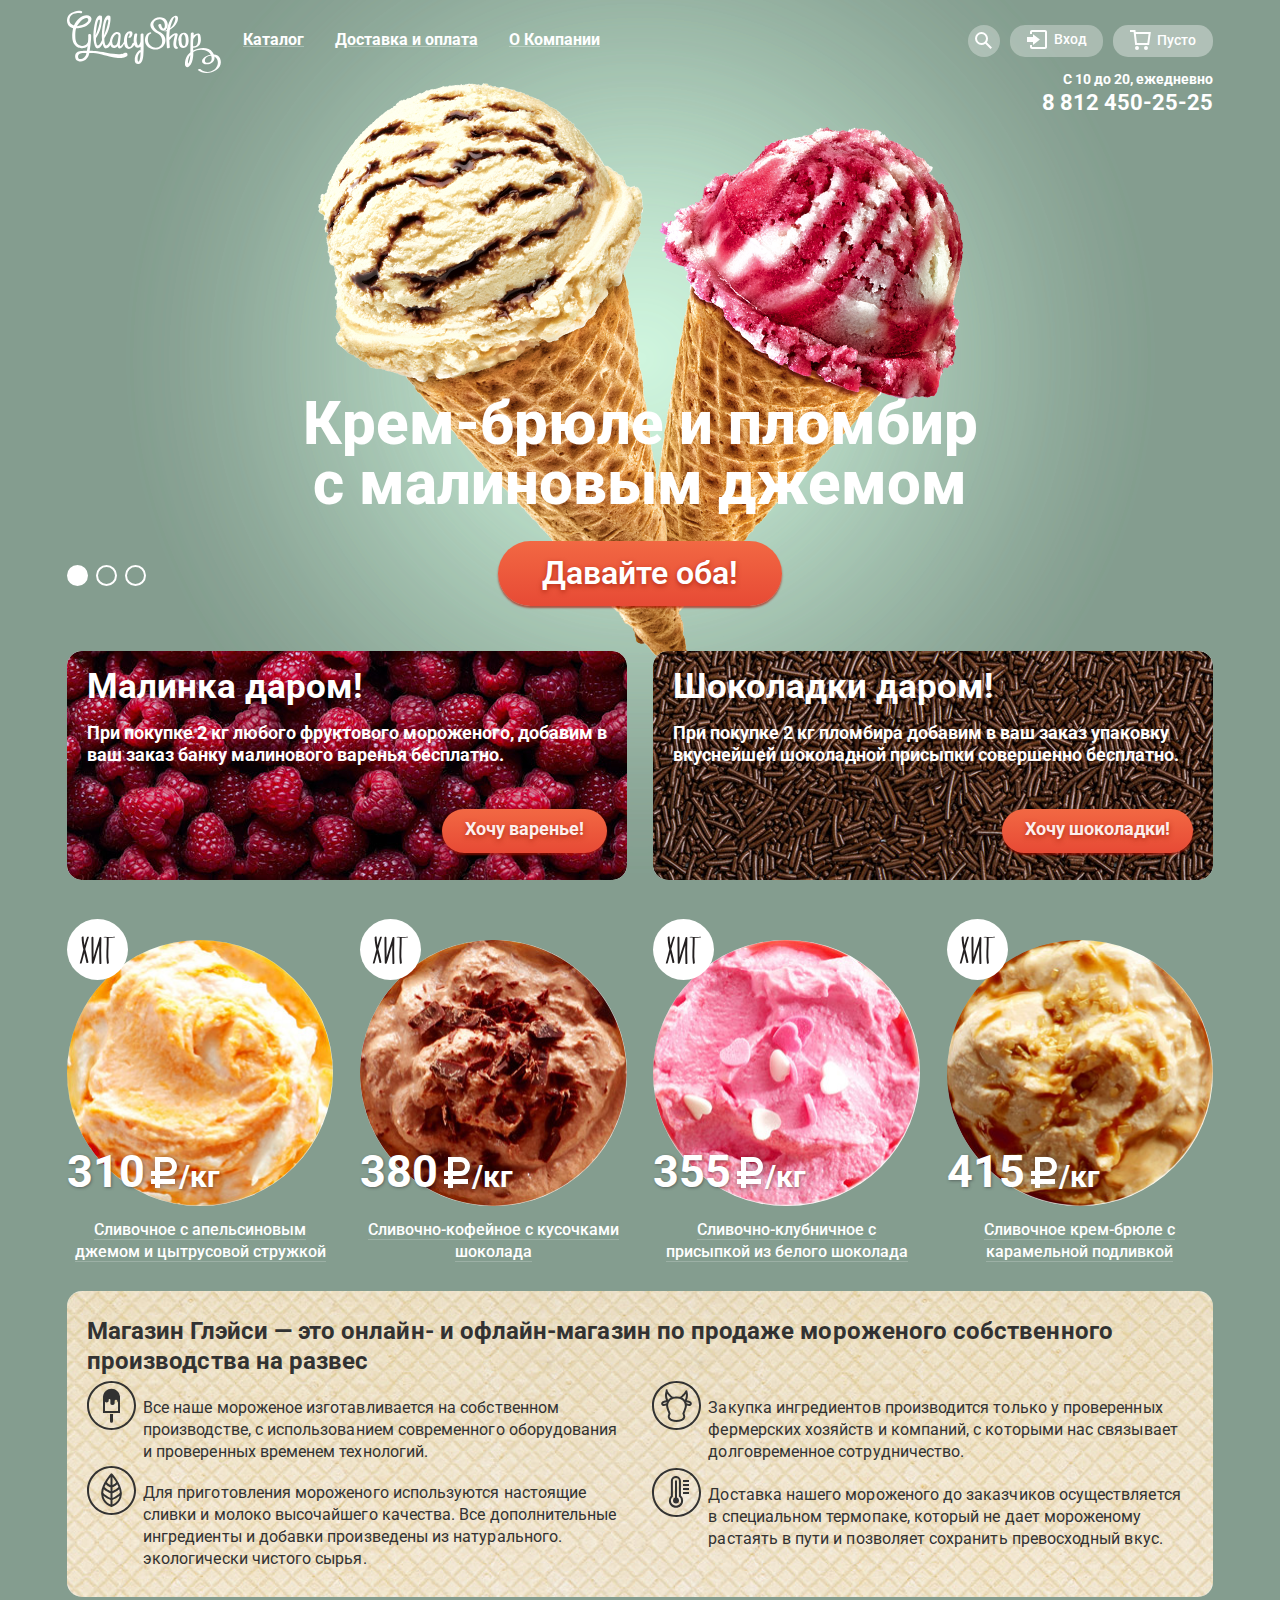
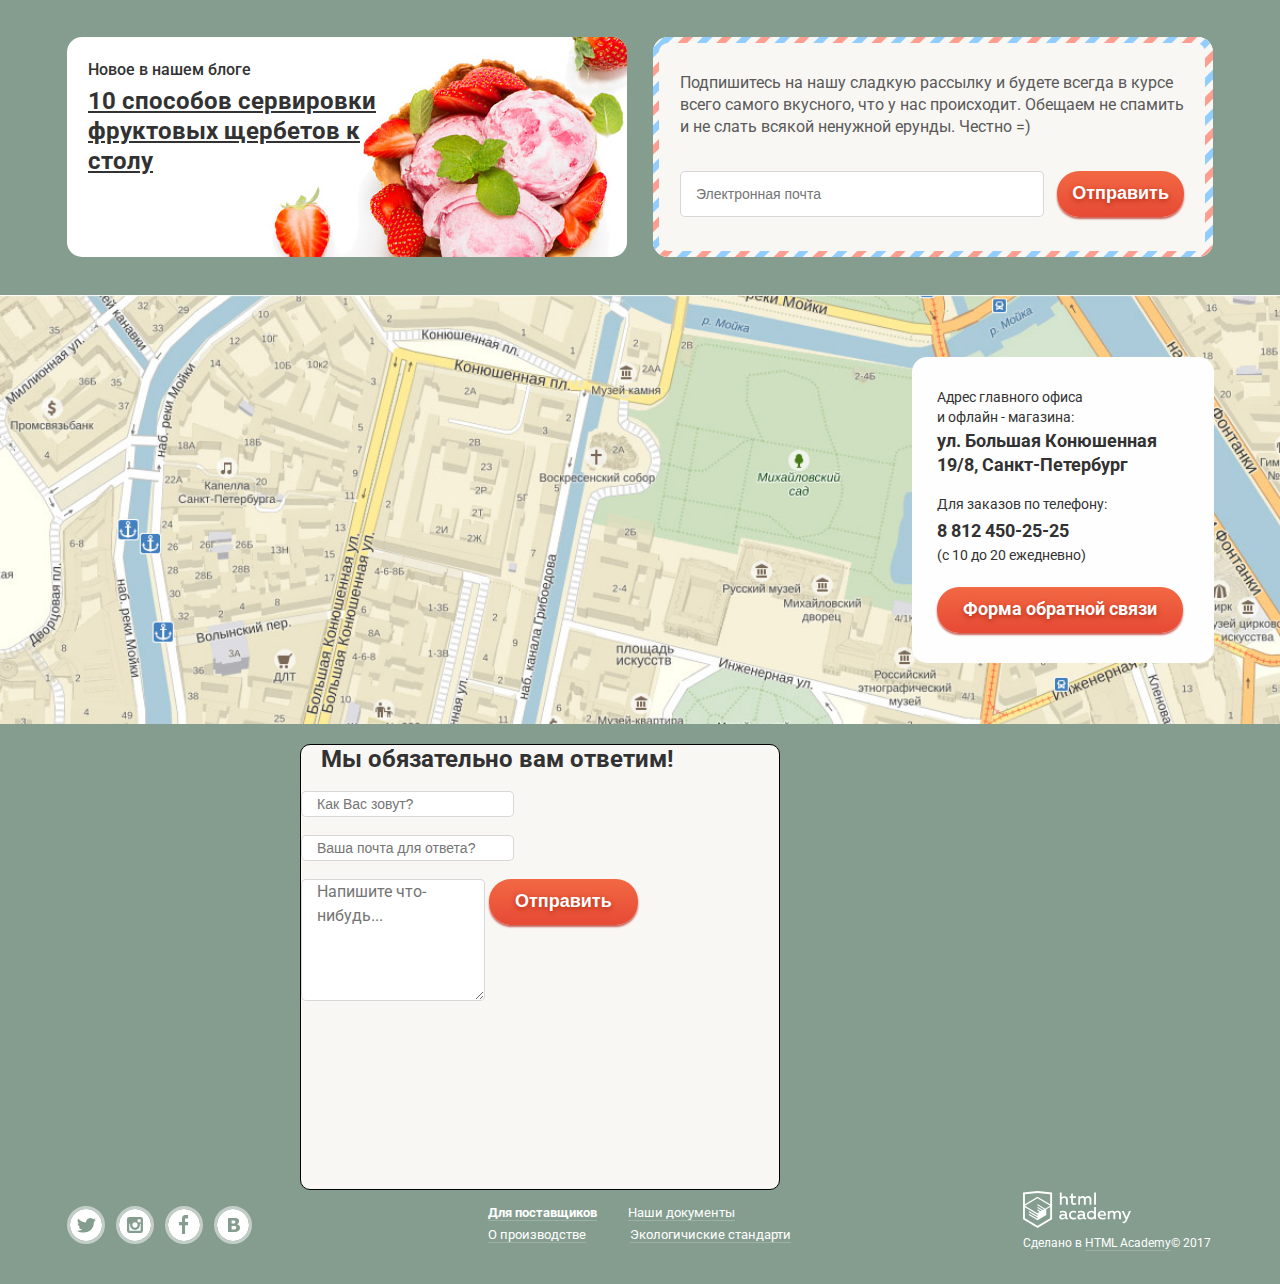
==== commit 6bcbde84: "Модалка" ====
--- a/index.html
+++ b/index.html
@@ -5,7 +5,7 @@
 	<title>HTML Academy: Глейси</title>
 	<link href="https://fonts.googleapis.com/css?family=Roboto:400,700&amp;subset=cyrillic-ext" rel="stylesheet">
 	<!--font-family: 'Roboto', sans-serif; -->
-	<link rel="stylesheet" type="text/css" href="css/style.css" /> 
+	<link rel="stylesheet" type="text/css" href="css/style.css" />
 </head>
 <body>
 	<input class="visually-hidden lol" type="radio" id="product-1" name="toggle" checked>
@@ -38,17 +38,9 @@
 						  <a href="#">Мелорин</a>
 						</li>
 					</ul>
-					
-					<!--<ul class="site-navigation-catalog">
-						<li><a href="#" class="link6"><b>Новинки</b></a></li>
-						<li><a href="#" class="link6">Сливочное</a></li>
-						<li><a href="#" class="link6">Щербеты</a></li>
-						<li><a href="#" class="link6">Фруктовый лед</a></li>
-						<li><a href="#" class="link6">Мелорин</a></li>
-					</ul>	-->
 				</li>
 				<li class="site-nav-item">
-					<a href="#" class="link-under">Доставка и оплата</a>	
+					<a href="#" class="link-under">Доставка и оплата</a>
 				</li>
 				<li class="site-nav-item">
 					<a href="#" class="link-under">О Компании</a>
@@ -57,28 +49,25 @@
 			<div class="user-navigation">
 				<div class="login-link user-search">
 					<a href="#">
-						<svg xmlns="http://www.w3.org/2000/svg" 
-						xmlns:xlink="http://www.w3.org/1999/xlink" width="17" height="17" 
+						<svg xmlns="http://www.w3.org/2000/svg"
+						xmlns:xlink="http://www.w3.org/1999/xlink" width="17" height="17"
 						viewBox="0 0 17 17"><path d="M16.958 15.527L11.75 10.32A6.455 6.455 0 0 0 13 6.5 6.5 6.5 0 1 0 6.5 13a6.465 6.465 0 0 0 3.839-1.263l5.205 5.204 1.414-1.414zM6.5 11C4.019 11 2 8.981 2 6.5S4.019 2 6.5 2 11 4.019 11 6.5 8.981 11 6.5 11z"/></svg>
 					</a>
 					<form class="search" action="#" method="get">
-						<span class="search-paragraph">
-							<label class="visually-hidden" for="search">Что ищем?</label>
-							<input class="input-field" id="search" type="search" name="search" placeholder="Что ищем?">
-						</span>
-						<!--<button class="user-btn search-btn" type="submit"></button>-->
+						<p class="search-wrap">
+              <label class="visually-hidden" for="search">Что ищем?</label>
+              <input class="input-field" id="search" type="search" name="search" placeholder="Что ищем?">
+            </p>
 					</form>
 				</div>
 				<div class="enter-site login-link">
-					<span>
-						<a href="#" class="link-svg">
-							<svg xmlns="http://www.w3.org/2000/svg" 
-							xmlns:xlink="http://www.w3.org/1999/xlink" 
-							width="21" height="19" 
+					<a href="#" class="link-svg">
+						<svg xmlns="http://www.w3.org/2000/svg"
+							xmlns:xlink="http://www.w3.org/1999/xlink"
+							width="21" height="19"
 							viewBox="0 0 21 19"><g><path d="M6 14.875L12.917 9.5 6 4.125v2.917H-.042v4.917H6z"/><path d="M18 0H5C3.9 0 3 .9 3 2v2h2V2h13v15H5v-2H3v2c0 1.1.9 2 2 2h13c1.1 0 2-.9 2-2V2c0-1.1-.9-2-2-2z"/></g></svg>
-							<span class="enter-svg">Вход</span>
-						</a>
-					</span>
+						<span class="enter-svg">Вход</span>
+					</a>
 					<div class="login-in">
 						<form class="login-form" action="#" method="post">
 							<p class="login-item">
@@ -89,8 +78,10 @@
 								<label class="visually-hidden" for="password">Пароль</label>
 								<input class="input-field" id="password" type="password" name="password" placeholder="Пароль">
 							</p>
-							<button class="link2" type="submit">Войти</button>
-							<p class="login-additional">
+							<p class="login-item-half">
+                <button class="link2" type="submit">Войти</button>
+              </p>
+							<p class="login-item-half">
 								<a class="login-link link10" href="#"><u>Забыли пароль?</u></a>
 								<a class="login-link link10" href="#"><u>Новая регистрация</u></a>
 							</p>
@@ -99,7 +90,7 @@
 				</div>
 				<span class="basket">
 					<a href="#" class="link-svg">
-						<svg xmlns="http://www.w3.org/2000/svg" 
+						<svg xmlns="http://www.w3.org/2000/svg"
 						width="21" height="20" viewBox="0 0 21 20">
 						<g><path d="M5.657 2.031L5.422 0H0v2h3.64l1.5 13h13.988l1.699-12.969H5.657zM17.372 13H6.922L5.888 4.031h12.66L17.372 13z"/><circle cx="6.984" cy="18" r="2"/><circle cx="15.984" cy="18" r="2"/></g></svg>
 						<span class="enter-svg">Пусто</span>
@@ -172,9 +163,9 @@
 				</p>
 			  </ul>
 			</section>   -->
-	
-	
-	
+
+
+
 
 		<!--<div class="slider">
 			<div class="slide11" id="slider1">
@@ -238,6 +229,7 @@
 					<p class="ice-title">
 						<a class="link11" href="#">Сливочное с апельсиновым джемом и цытрусовой стружкой</a>
 					</p>
+					<a class="link hover-btn">Быстрый просмотр</a>
 					<!--<a href="#" class="link">Быстрый просмотр</a>-->
 				</li>
 				<li class="ice-price">
@@ -248,10 +240,11 @@
 							<svg xmlns="http://www.w3.org/2000/svg" width="31" height="36" viewBox="0 0 31 36"><path fill="#ffffff" d="M11 21h7.451c5.247 0 9.5-4.253 9.5-9.5S23.698 2 18.451 2H6v14H2v5h4v3H2v5h4v4h5v-4h15v-5H11v-3zm0-14h7.451v-.03a4.53 4.53 0 0 1 0 9.06V16H11V7z"/></svg>
 							<span class="kilogram">/кг</span>
 						</p>
-					</div> 
+					</div>
 					<p class="ice-title">
 						<a class="link11" href="#">Сливочно-кофейное с кусочками шоколада</a>
 					</p>
+					<a class="link hover-btn">Быстрый просмотр</a>
 					<!--<a href="#" class="link">Быстрый просмотр</a>-->
 				</li>
 				<li class="ice-price">
@@ -268,6 +261,7 @@
 							Сливочно-клубничное с<br> присыпкой из белого шоколада
 						</a>
 					</p>
+					<a class="link hover-btn">Быстрый просмотр</a>
 					<!--<a href="#" class="link">Быстрый просмотр</a>-->
 				</li>
 				<li class="ice-price">
@@ -282,6 +276,7 @@
 					<p class="ice-title">
 						<a class="link11" href="#">Сливочное крем-брюле с карамельной подливкой</a>
 					</p>
+					<a class="link hover-btn">Быстрый просмотр</a>
 					<!--<a href="#" class="link">Быстрый просмотр</a>-->
 				</li>
 			</ul>
@@ -358,7 +353,7 @@
 			</article>
 		</section>
 		<div class="map">
-			<div class="map-in"> 
+			<div class="map-in">
 				<!--<img src="img/ice-crem.svg" alt="Рожок"><br>-->
 				<div class="contacts">
 					<h3 class="visually-hidden">Адрес</h3>
@@ -387,9 +382,13 @@
 				</div>
 			</div>
 		</div>
-			<!--<article class="feedback">
+		
+		
+		
+		
+			<article class="feedback">
 				<form class="feedback-form" action="#" method="post">
-					<h3>Мы обязательно вам ответим!</h3>
+					<span>Мы обязательно вам ответим!</span>
 					<p>
 						<label class="visually-hidden" for="name"> Как Вас зовут?</label>
 						<input class="input-field" type="text" id="name" name="user-name"
@@ -402,7 +401,8 @@
 					<textarea name="comment" class="input-field" id="comment-field" rows="5" cols="15" placeholder="Напишите что-нибудь..."></textarea>
 					<button class="link">Отправить</button>
 				</form>
-			</div> -->
+			</article>
+		</div>
 		</section>
 	</main>
 	<footer class="main-footer">
@@ -432,7 +432,7 @@
 						<svg xmlns="http://www.w3.org/2000/svg" class="social-list-icon" width="32" height="32" viewBox="0 0 32 32"><g fill="#FFF"><path d="M16.637 14.495c.402-.019.719-.082.951-.188.326-.145.54-.33.641-.559.101-.229.15-.496.15-.797 0-.232-.058-.465-.174-.697-.116-.232-.322-.405-.617-.517-.264-.1-.592-.155-.984-.165a76.242 76.242 0 0 0-1.652-.014h-.339v2.965h.565c.571 0 1.057-.009 1.459-.028zM18.118 17.084c-.282-.081-.672-.125-1.166-.132a127.97 127.97 0 0 0-1.55-.009h-.79v3.493h.264c1.014 0 1.74-.003 2.18-.009a3.2 3.2 0 0 0 1.212-.245c.377-.157.633-.364.774-.625s.214-.562.214-.9c0-.446-.088-.788-.261-1.03-.17-.241-.464-.423-.877-.543z"/><path d="M16 0C7.164 0 0 7.164 0 16c0 8.837 7.164 16 16 16 8.837 0 16-7.163 16-16 0-8.836-7.163-16-16-16zm6.602 20.531a3.73 3.73 0 0 1-1.124 1.327c-.552.415-1.161.71-1.823.886s-1.501.264-2.519.264h-6.121V8.987h5.443c1.13 0 1.957.038 2.48.113a5.126 5.126 0 0 1 1.561.5c.533.27.929.632 1.189 1.087.26.455.392.975.392 1.558 0 .678-.179 1.278-.536 1.795-.358.518-.863.92-1.517 1.208v.075c.917.182 1.642.559 2.179 1.13.537.571.807 1.325.807 2.261 0 .678-.138 1.283-.411 1.817z"/></g></svg>
 					</a>
 				</li>
-			</ul> 
+			</ul>
 		</div>
 		<ul class="footer-information1">
 			<li><a href="#" class="provider link11">Для поставщиков</a><li>
@@ -449,7 +449,7 @@
 			</span>
 		</div>
 	</footer>
-	</div> 
+	</div>
 	</div>
 </body>
 </html>
--- a/css/style.css
+++ b/css/style.css
@@ -283,7 +283,7 @@
 }
 
 .link10 {
-	color: #323232; 
+	color: #323232;
 	border-bottom: 1px solid rgba(255,255,255,0.2)
 }
 
@@ -296,7 +296,7 @@
 }
 
 .link11 {
-	color: #ffffff; 
+	color: #ffffff;
 	border-bottom: 1px solid rgba(255,255,255,0.2)
 }
 
@@ -333,7 +333,7 @@
 	margin-right: 7px;
 }
 
-.main-navigation ul { 
+.main-navigation ul {
 	display: flex;
 	flex-wrap: wrap;
 	margin: 0;
@@ -403,6 +403,16 @@
   -webkit-box-shadow: 0px 20px 20px 0px rgba(0, 0, 0, 0.4);
           box-shadow: 0px 20px 20px 0px rgba(0, 0, 0, 0.4);
   list-style: none;
+}
+
+.catalog-submenu-item:first-child:hover {
+  border-top-left-radius: 5px;
+  border-top-right-radius: 5px;
+}
+
+.catalog-submenu-item:first-child:hover {
+  border-bottom-left-radius: 5px;
+  border-bottom-right-radius: 5px;
 }
 
 .catalog-submenu-item:hover {
@@ -445,11 +455,12 @@
 /*********************************************************************************************/
 .user-search {
 	margin-right: 10px;
-	display: inline-block; 
-	width: 32px; 
+	display: inline-block;
+	width: 32px;
 	height: 32px;
 	background-color: #ffffff4f;
 	border-radius: 50%;
+  position: relative;
 }
 
 .user-search svg {
@@ -458,7 +469,7 @@
 	margin-left: 7px;
 }
 
-.user-search:hover svg {
+.login-link:hover svg {
 	fill: #323232;
 }
 
@@ -467,8 +478,8 @@
 	position: relative;
 	flex-direction: column;
 	visibility: hidden;
-	top: 6px;
-	right: 309px;
+	top: 0px;
+	right: 0px;
 	height: 40px;
 	text-decoration: none;
 }
@@ -477,23 +488,26 @@
 	display: block;
 }
 
-.search-paragraph {
-	display: flex;
+.search {
 	position: absolute;
-	background-color: #f8f7f4;
+  display: block;
+  top: 17px;
 	width: 341px;
-	min-height: 84px;
 	z-index: 1;
-	border-radius: 5px;
-	margin-right: 100px;
+}
+
+.search-wrap {
+  display: flex;
+  background-color: #f8f7f4;
+  border-radius: 5px;
 }
 
 .search input {
-	width: 314px; 
+	width: 314px;
 	height: 45px;
 	margin-top: 18px;
 	margin-left: 15px;
-	margin-bottom: 18px; 
+	margin-bottom: 18px;
 	margin-right: 15px;
 }
 
@@ -513,10 +527,11 @@
 }
 
 .enter-site {
-	width: 93px; 
+	width: 93px;
 	height: 32px;
 	border-radius: 15px;
 	background-color: #ffffff4f;
+  position: relative;
 }
 
 .login-link:hover {
@@ -541,11 +556,11 @@
 	fill: #ffffff;
 }
 
-.link-svg:hover svg{
+.login-link:hover svg{
 	fill: #323232;
 }
 
-.link-svg:hover {
+.login-link:hover .link-svg {
 	color: #323232;
 	fill: #323232;
 }
@@ -564,7 +579,7 @@
 
 .link-svg2 span {
 	margin-left: 7px;
-	
+
 }
 
 .enter-in {
@@ -592,8 +607,8 @@
 	fill: #323232;
 }
 /*.svg-enter {
-	display: inline-block; 
-	width: 32px; 
+	display: inline-block;
+	width: 32px;
 	height: 32px;
 	background: url("../img/entrance.svg") no-repeat 50% 50%;
 	background-color: #ffffff4f;
@@ -602,41 +617,46 @@
 }*/
 
 .login-in {
-	display: inline-block;
-    vertical-align: top;
+	display: none;
+}
+
+.login-link:hover .login-in {
+  display: block;
+  position: absolute;
+  z-index: 10;
+  top: 30px;
+  right: -4px;
+  padding-top: 4px;
 }
 
 .login-form {
-    display: none;
-    position: absolute;
-    z-index: 10;
-    top: 60px;
-    right: 209px;
+  display: flex;
+  flex-wrap: wrap;
 	width: 238px;
-    height: 170px;
-    padding-top: 20px;
-    padding-bottom: 23px;
-    padding-left: 20px;
-    padding-right: 20px;
-    background-color: #f8f7f4;
-    border-radius: 4px;
-    box-shadow: 0 20px 20px 0 rgba(0, 0, 0, 0.4);
-}
-
-.login-link:hover .login-form {
-	display: block;
+  height: 170px;
+  padding-top: 20px;
+  padding-bottom: 23px;
+  padding-left: 20px;
+  padding-right: 20px;
+  background-color: #f8f7f4;
+  border-radius: 4px;
+  box-shadow: 0 20px 20px 0 rgba(0, 0, 0, 0.4);
+}
+
+.login-item {
+  width: 100%;
+  margin: 0 0 17px 0;
+}
+
+.login-item-half {
+  width: 50%;
+  margin: 0;
 }
 
 .login-item input {
-	position: relative;
-	top: -20px;
-	width: 215px;
 	padding: 10px 15px;
-	
-}
-
-.enter-site .login-in {
-	visibility: visible;
+  width: 100%;
+  box-sizing: border-box;
 }
 
 .user-navigation {
@@ -695,9 +715,9 @@
 }
 
 . {
-	
-}
-/*************************************** SLIDER ************************************/ 
+
+}
+/*************************************** SLIDER ************************************/
 .visually-hidden {
   position: absolute;
 
@@ -713,8 +733,8 @@
   background-image: url("../img/slide1.png");
   background-repeat: no-repeat;
   background-position: top center;
-  
-  transition: background-image 0.5s ease, background-color 0.5s ease; 
+
+  transition: background-image 0.5s ease, background-color 0.5s ease;
 }
 
 .site-wrapper::before,
@@ -735,10 +755,10 @@
 .slider {
 	position: relative;
 	padding-top: 321px;
-	
+
 	text-align: center;
 	color: #ffffff;
-	width: 1200px; 
+	width: 1200px;
 	margin: 0 auto;
 }
 
@@ -784,7 +804,7 @@
   border: none;
 
   cursor: pointer;
-} 
+}
 
 .button:hover {
   background: linear-gradient(to bottom, #f58669 0%, #ec6f5e 100%);
@@ -889,7 +909,7 @@
 
 /*********************************************************************************************/
 /*.site-navigation-catalog {
-	font-size: 14px; 
+	font-size: 14px;
 	line-height: 16px;
 	font-weight: 400;
 } */
@@ -904,14 +924,14 @@
 	font-size: 16px;
 	line-height: 18px;
 	font-weight: 700;
-	text-decoration: underline;	
+	text-decoration: underline;
 	-webkit-text-decoration-color: rgba(255, 255, 255, 0.3);
 	text-decoration-color: rgba(255, 255, 255, 0.3);
 	text-align: center;
 	color: #ffffff;
 }
 
-.link-under:hover {
+.site-nav-item:hover .link-under {
 	color: #323232;
 	background-color: #f7f6f3;
 	border-radius: 16px;
@@ -919,7 +939,7 @@
 }
 
 .link-under:active {
-	box-shadow: inset 0 2px 2px #696969;	
+	box-shadow: inset 0 2px 2px #696969;
 	color: #323232;
 	background-color: #ededed;
 }
@@ -1033,8 +1053,10 @@
     width: 22px;
     height: 22px;
     color: #333333;
-    background: url("../img/sprite.png") no-repeat;
-    background-position: -11px -9px;
+    background: url("img/basket-red.png") no-repeat;
+	background-color: red;
+	fill: #323232;
+
 }
 
 .basket-btn.full-basket-btn {
@@ -1043,10 +1065,10 @@
     background-color: #f8f7f4;
 }
 
-.full-basket-btn::before {
+.full-basket-btn {
     color: #333333;
-    background: url("../img/sprite.png") no-repeat;
-    background-position: -12px -49px;
+    background: url("../img/basket-red.png") no-repeat;
+	background-color: #323232;
 }
 
 .purchase {
@@ -1288,13 +1310,13 @@
 
 /***********************************************************************************************/
 .basket {
-	width: 100px; 
+	width: 100px;
 	height: 32px;
 	border-radius: 15px;
 	margin-left: 10px;
-	font-size: 14px; 
+	font-size: 14px;
 	line-height: 16px;
-	font-weight: 500; 
+	font-weight: 500;
 	background-color: #b0c0b7;
 }
 
@@ -1302,14 +1324,23 @@
 	background-color: #f8f7f4;
 }
 
+.basket:hover svg {
+  fill: #323232;
+}
+
+.basket:hover .link-svg {
+  color: #323232;
+  fill: #323232;
+}
+
 .basket-red {
 	color: #323232;
-	background-color: #ffffff; 
-	width: 118px; 
+	background-color: #ffffff;
+	width: 118px;
 	height: 32px;
 	border-radius: 15px;
 	margin-left: 10px;
-	font-size: 14px; 
+	font-size: 14px;
 	line-height: 16px;
 	font-weight: 500;
 }
@@ -1433,10 +1464,6 @@
 	border-bottom: 1px solid rgba(255, 255, 255, 0.2);
 }
 
-.login-additional {
-	font-size: 13px; 
-	line-height: 24px;
-}
 /*--------------------------------------------catalog main----------------------------------*/
 .padding-left {
 	margin-top: -53px;
@@ -1586,7 +1613,7 @@
 }
 
 .range-toggle {
-	position: absolute;	
+	position: absolute;
 	width: 20px;
 	height: 23px;
 	top: 8px;
@@ -1746,7 +1773,7 @@
 
 .filter-button {
 	-ms-flex-item-align: end;
-	align-self: flex-end; 
+	align-self: flex-end;
 	padding: 7px 27px;
 	color: #ffffff;
 	font-size: 16px;
@@ -1776,7 +1803,7 @@
 	background-color: #ededed;
 	-webkit-box-shadow: inset 0px 2px 1px 0 #696969;
 	box-shadow: inset 0px 2px 1px 0 #696969;
-} 
+}
 
 /*****************************************SORTIROVKA END***************************************/
 
@@ -1832,7 +1859,7 @@
 	padding: 0px;
 	line-height: 18px;
 	border: none;
-	/*-webkit-appearance: none; 
+	/*-webkit-appearance: none;
 	-moz-appearance: none;
 	appearance: none; *
 }
@@ -1869,7 +1896,7 @@
 	position: absolute;
 	top: 31px;
 	left: 0;
-	
+
 	width: 4px;
 	height: 4px;
 	padding: 0;
@@ -1958,7 +1985,7 @@
 }
 
 .slide1 {
-	background-image: url("../img/slide1.png");	
+	background-image: url("../img/slide1.png");
 	background-repeat: no-repeat;
 	background-position: top center;
 	/* Для демонстрации */
@@ -1998,19 +2025,19 @@
 
 
 .navigation {
-	font-size: 14px; 
+	font-size: 14px;
 	line-height: 16px;
 	font-weight: 700;
 }
 
 .navigation a {
-	font-size: 22px; 
+	font-size: 22px;
 	line-height: 24px;
 	font-weight: 700;
 }
 
 . {
-	
+
 }
 
 .sort-selection {
@@ -2052,7 +2079,7 @@
 	padding-top: 7px;
 	padding-bottom: 5px;
 	padding-left: 29px;
-	padding-right: 25px; 
+	padding-right: 25px;
 	border-radius: 20px;
 }
 
@@ -2140,7 +2167,7 @@
 .page-switch {
 	background-color: #849d8f;
 	margin: 10px;
-	border-radius: 50%; 
+	border-radius: 50%;
 	font-size: 16px;
 }
 
@@ -2161,9 +2188,9 @@
 }
 
 .page-switch:hover {
-	background-color: #9db1a5; 
-	color: #ffffff;
-	width: 500px; 
+	background-color: #9db1a5;
+	color: #ffffff;
+	width: 500px;
 	height: 500px;
 	border-radius: 50%;
 }
@@ -2185,16 +2212,16 @@
 	width: 1200px;
 	margin: 0 auto;
 	margin-bottom: 40px;
-	padding-left: 27px; 
+	padding-left: 27px;
 	padding-right: 27px;
-	
+
 }
 
 .visually-hidden {
-	position: absolute; 
-	clip: rect(0 0 0 0); 
-	width: 1px; 
-	height: 1px; 
+	position: absolute;
+	clip: rect(0 0 0 0);
+	width: 1px;
+	height: 1px;
 	margin: -1px;
 }
 
@@ -2253,7 +2280,7 @@
 
 .gift2 h3 {
 	font-size: 35px;
-	font-weight: 700; 
+	font-weight: 700;
 	color: #ffffff;
 	line-height: 41px;
 	margin: 0;
@@ -2273,7 +2300,7 @@
 
 .ice-info {
 	display: flex;
-	justify-content: space-between;	
+	justify-content: space-between;
 	flex-wrap: wrap;
 	margin: 0;
 	padding: 0;
@@ -2325,11 +2352,11 @@
 	bottom: 16px;
 	left: 0;
 	margin: 0;
-} 
+}
 
 .price-in svg {
-	
-}                                                  
+
+}
 															/*-----------OSHYBKA*/
 
 .ice-crem {
@@ -2338,14 +2365,14 @@
 	box-sizing: border-box;
 	width: 1200px;
 	margin: 0 auto;
-	padding-left: 27px; 
+	padding-left: 27px;
 	padding-right: 27px;
 }
 
 .ice-margin {
 	margin-top: 38px;
 	margin-bottom: 45px;
-} 
+}
 
 .ice-crem ul {
 	list-style: none;
@@ -2372,7 +2399,7 @@
 }
 
 .kilogram {
-	color: #ffffff; 
+	color: #ffffff;
 	font-size: 30px;
 	text-shadow: 1px 1px 3px rgba(49, 50, 53, 0.5);
 	margin-left: -5px;
@@ -2454,7 +2481,7 @@
 	width: 1200px;
 	margin: 0 auto;
 	margin-bottom: 40px;
-	padding-left: 27px; 
+	padding-left: 27px;
 	padding-right: 27px;
 }
 
@@ -2559,7 +2586,7 @@
 	width: 1200px;
 	margin: 0 auto;
 	margin-bottom: 38px;
-	padding-left: 27px; 
+	padding-left: 27px;
 	padding-right: 27px;
 }
 
@@ -2575,14 +2602,14 @@
 	background: url("../img/strawberry.jpg");
 }
 
-.news-article {	
+.news-article {
 	margin: 0;
 	margin-bottom: 5px;
 	font-size: 16px;
 	font-weight: 500;
 	line-height: 22px;
 	color: #323232;
-	
+
 }
 
 /*.news-in a {
@@ -2632,7 +2659,7 @@
 .subscription {
 	display: flex;
 	position: relative;
-	
+
 }
 
 .subscription-email {
@@ -2651,7 +2678,7 @@
 	background: url("../img/map.jpg");
 	width: 100%;
 	height: 429px;
-	margin: 0px; 
+	margin: 0px;
 	padding: 0px;
 	margin-bottom: 20px;
 	background-size: cover;
@@ -2663,7 +2690,7 @@
 	width: 1200px;
 	margin: 0 auto;
 	padding: 63px 20px;
-	display: flex; 
+	display: flex;
 	justify-content: flex-end;
 }
 .contacts {
@@ -2696,8 +2723,13 @@
   margin-bottom: 2px;
 }
 
-.feedback-form {
+.feedback {
 	background-color: #f8f7f4;
+	width: 478px;
+	height: 444px;
+	margin-left: 300px; 
+	border: 1px solid black;
+	border-radius: 10px;
 }
 
 .feedback-position1 {
@@ -2747,11 +2779,17 @@
 	line-height: 20px;
 }
 
-.feedback-form h3 {
+.feedback-form span {
 	color: #323232;
 	font-size: 24px;
-	font-weight: 500;
+	font-weight: 700;
 	line-height: 28px;
+	margin-left: 20px;
+	margin-top: 10px;
+	margin-top: 10px;
+	
+	/* margin-top: 5px; */
+	
 }
 
 .feedback-form p {
@@ -2780,24 +2818,24 @@
 	width: 1146px;
 	height: 0.5px;
 	background-color: #ffffff;
-	opacity: 0.3; 
+	opacity: 0.3;
 	margin-bottom: 18px;
-	
+
 }
 /*--------------------------------------------FOOTER----------------------------------------------- */
-.main-footer {	
+.main-footer {
 	/*width: 1145px;
 	display: flex;
 	justify-content: space-between;
-	align-items: center; 
-	*/ 
+	align-items: center;
+	*/
 	display: flex;
 	justify-content: space-between;
 	margin-bottom: 40px;
 	box-sizing: border-box;
 	width: 1200px;
 	margin: 0 auto;
-	padding-left: 27px; 
+	padding-left: 27px;
 	padding-right: 27px;
 
 }
@@ -2814,15 +2852,15 @@
 
 .footer-information1 {
 	display: inline-flex;
-	flex-wrap: wrap; 
+	flex-wrap: wrap;
 	width: 305px;
 	height: 37px;
 	align-items: center;
 	margin-bottom: 28px;
-	margin-left: 235px; 
+	margin-left: 235px;
 	padding: 0px;
 	margin-top: 0.6em;
-	
+
 }
 
 .logo1 {
@@ -2841,7 +2879,7 @@
 	width: 108px;
 	height: 39px;
 	margin-right: 80px;
-} 
+}
 
 .social {
 	display: flex;
@@ -2884,7 +2922,7 @@
 	list-style: none;
 }
 /* ------------------------------------------------------------------------------*/
-.footer-information {	
+.footer-information {
 	/*display: inline-block;
 	vertical-align: top;
 	font-size: 0;
@@ -2894,17 +2932,17 @@
 	padding-bottom: 0;
 	padding-top: 0px;
 	margin-top: 27px;*/
-	
+
 	display: inline-flex;
-	flex-wrap: wrap; 
+	flex-wrap: wrap;
 	width: 305px;
 	height: 37px;
 	align-items: center;
 	margin-bottom: 28px;
-	margin-left: 235px; 
+	margin-left: 235px;
 	padding: 0px;
 	margin-top: 0.6em;
-	margin-right: 2px; 
+	margin-right: 2px;
 }
 
 .provider {
@@ -2944,8 +2982,8 @@
 	width: 108px;
 	height: 39px;
 	margin-right: 80px;
-}	
-	
+}
+
 .logo p {
 	color: #fefefe;
 	font-size: 12px;
@@ -2955,13 +2993,28 @@
 
 .footer-copyright a {
 	border-bottom: 1px solid rgba(255,255,255,0.2)
-} 
-
- 
-
-
-
-
-
-
-
+}
+
+
+
+
+
+
+
+
+
+
+
+
+
+
+
+
+
+
+
+
+
+
+
+
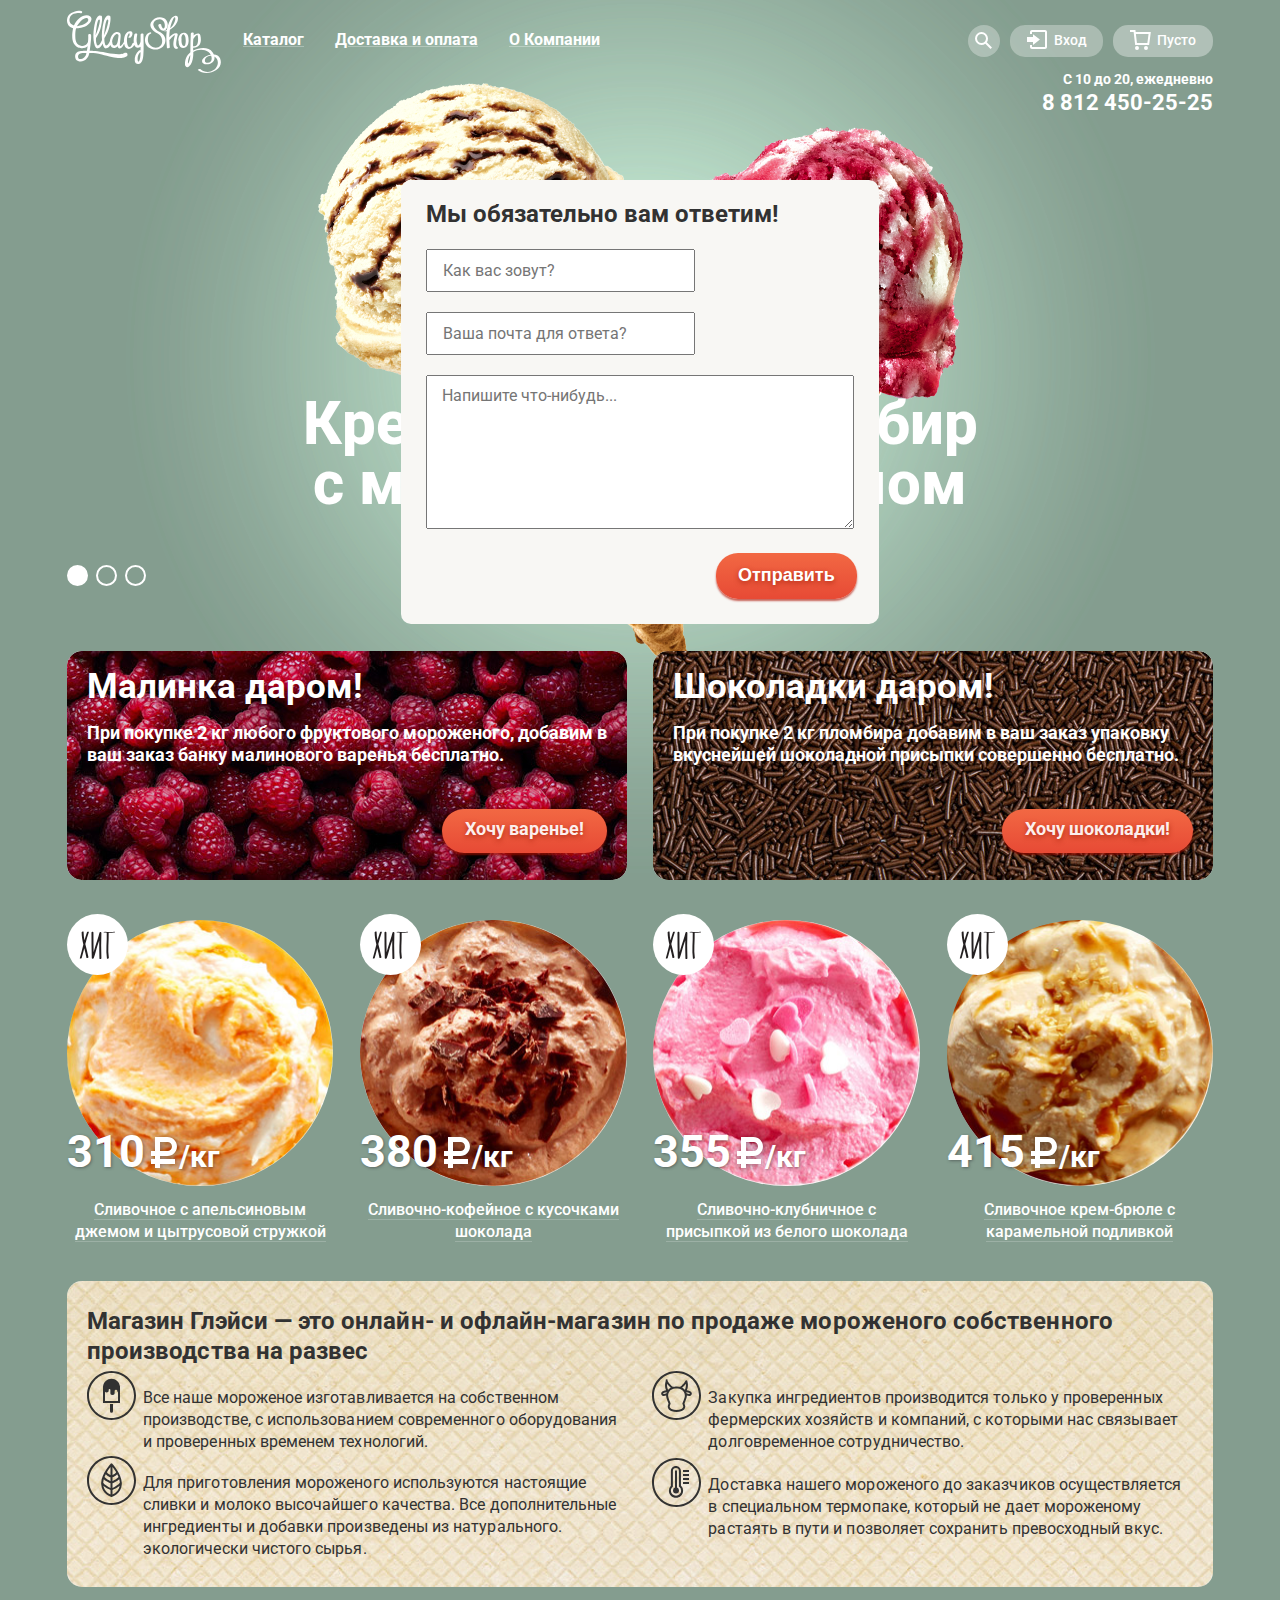
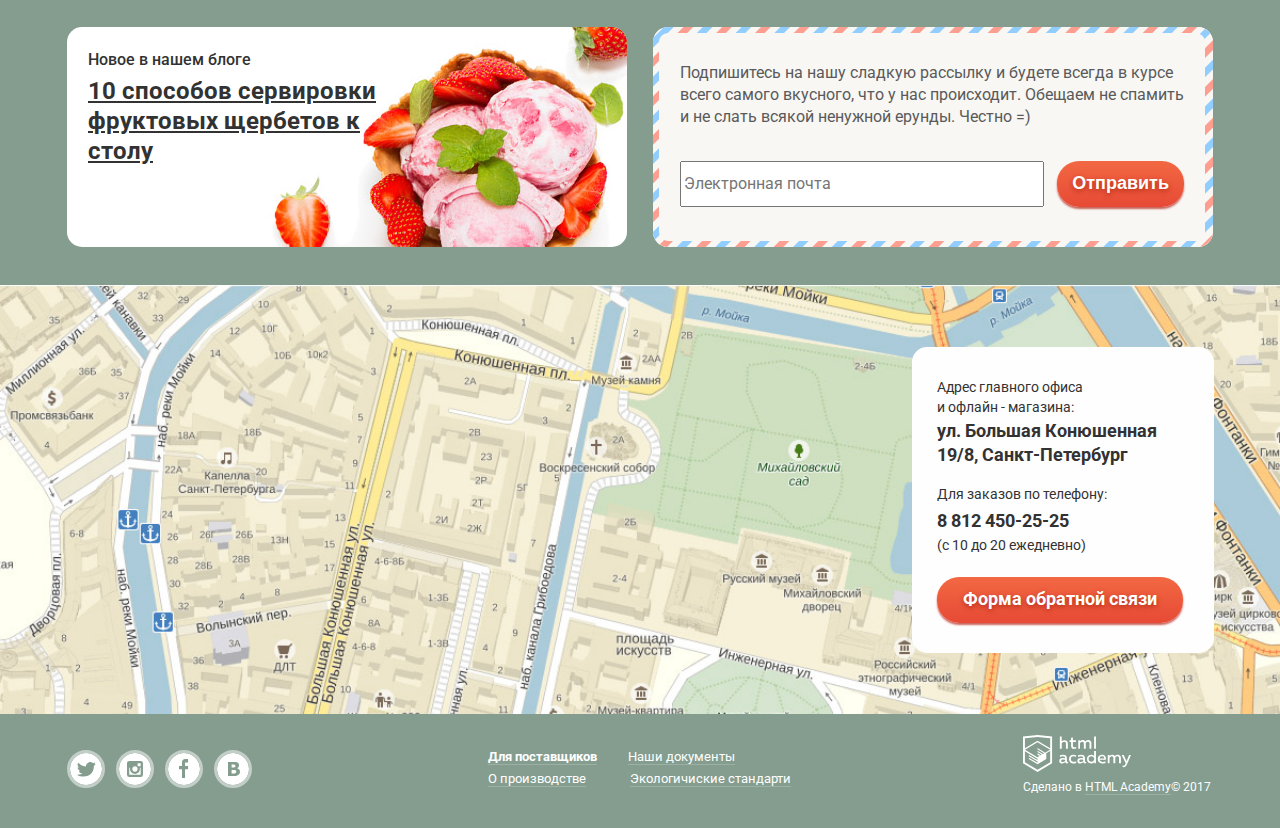
==== commit c753ead0: "без тебя бы не справился, правда" ====
--- a/index.html
+++ b/index.html
@@ -3,8 +3,8 @@
 <head>
 	<meta charset="utf-8">
 	<title>HTML Academy: Глейси</title>
-	<link href="https://fonts.googleapis.com/css?family=Roboto:400,700&amp;subset=cyrillic-ext" rel="stylesheet">
-	<!--font-family: 'Roboto', sans-serif; -->
+	<link href="https://fonts.googleapis.com/css?family=Roboto:400,700&amp;subset=cyrillic-ext" 
+	rel="stylesheet">
 	<link rel="stylesheet" type="text/css" href="css/style.css" />
 </head>
 <body>
@@ -12,444 +12,375 @@
     <input class="visually-hidden lol" type="radio" id="product-2" name="toggle">
     <input class="visually-hidden lol" type="radio" id="product-3" name="toggle">
 	<div class="site-wrapper">
-	<div class="container">
-	<header class="main-header">
-		<nav class="main-navigation">
-			<a class="main-header-logo">
-				<img src="img/logo.svg" alt="Логотип магазина «GllacyShop»">
-			</a>
-			<ul class="site-navigation">
-				<li class="site-nav-item">
-					<a href="#" class="link-under">Каталог</a>
-					<ul class="site-navigation-catalog">
-						<li class="catalog-submenu-item">
-						  <a href="#">Новинки</a>
-						</li>
-						<li class="catalog-submenu-item-current">
-						  <a href="#">Сливочное</a>
-						</li>
-						<li  class="catalog-submenu-item">
-						  <a href="#">Щербеты</a>
-						</li>
-						<li  class="catalog-submenu-item">
-						  <a href="#">Фруктовый лед</a>
-						</li>
-						<li  class="catalog-submenu-item">
-						  <a href="#">Мелорин</a>
-						</li>
-					</ul>
-				</li>
-				<li class="site-nav-item">
-					<a href="#" class="link-under">Доставка и оплата</a>
-				</li>
-				<li class="site-nav-item">
-					<a href="#" class="link-under">О Компании</a>
-				</li>
-			</ul>
-			<div class="user-navigation">
-				<div class="login-link user-search">
-					<a href="#">
-						<svg xmlns="http://www.w3.org/2000/svg"
-						xmlns:xlink="http://www.w3.org/1999/xlink" width="17" height="17"
-						viewBox="0 0 17 17"><path d="M16.958 15.527L11.75 10.32A6.455 6.455 0 0 0 13 6.5 6.5 6.5 0 1 0 6.5 13a6.465 6.465 0 0 0 3.839-1.263l5.205 5.204 1.414-1.414zM6.5 11C4.019 11 2 8.981 2 6.5S4.019 2 6.5 2 11 4.019 11 6.5 8.981 11 6.5 11z"/></svg>
-					</a>
-					<form class="search" action="#" method="get">
-						<p class="search-wrap">
-              <label class="visually-hidden" for="search">Что ищем?</label>
-              <input class="input-field" id="search" type="search" name="search" placeholder="Что ищем?">
-            </p>
-					</form>
-				</div>
-				<div class="enter-site login-link">
-					<a href="#" class="link-svg">
-						<svg xmlns="http://www.w3.org/2000/svg"
+		<header class="main-header">
+			<nav class="main-navigation">
+				<a class="main-header-logo">
+					<img src="img/logo.svg" alt="Логотип магазина «GllacyShop»">
+				</a>
+				<ul class="site-navigation">
+					<li class="site-nav-item">
+						<a href="#" class="link-under">Каталог</a>
+						<ul class="site-navigation-catalog">
+							<li class="catalog-submenu-item">
+								<a href="#">Новинки</a>
+							</li>
+							<li class="catalog-submenu-item">
+								<a href="#">Сливочное</a>
+							</li>
+							<li  class="catalog-submenu-item">
+								<a href="#">Щербеты</a>
+							</li>
+							<li  class="catalog-submenu-item">
+								<a href="#">Фруктовый лед</a>
+							</li>
+							<li  class="catalog-submenu-item">
+								<a href="#">Мелорин</a>
+							</li>
+						</ul>
+					</li>
+					<li class="site-nav-item">
+						<a href="#" class="link-under">Доставка и оплата</a>
+					</li>
+					<li class="site-nav-item">
+						<a href="#" class="link-under">О Компании</a>
+					</li>
+				</ul>
+				<div class="user-navigation">
+					<div class="login-link user-search">
+						<a href="#">
+							<svg xmlns="http://www.w3.org/2000/svg"
+							xmlns:xlink="http://www.w3.org/1999/xlink" width="17" height="17"
+							viewBox="0 0 17 17"><path d="M16.958 15.527L11.75 10.32A6.455 6.455 0 0 0 13 6.5 6.5 6.5 0 1 0 6.5 13a6.465 6.465 0 0 0 3.839-1.263l5.205 5.204 1.414-1.414zM6.5 11C4.019 11 2 8.981 2 6.5S4.019 2 6.5 2 11 4.019 11 6.5 8.981 11 6.5 11z"/></svg>
+						</a>
+						<form class="search" action="#" method="get">
+							<p class="search-wrap">
+								<label class="visually-hidden" for="search">Что ищем?</label>
+								<input class="input-field" id="search" type="search" name="search" 
+								placeholder="Что ищем?">
+							</p>
+						</form>
+					</div>
+					<div class="enter-site login-link">
+						<a href="#" class="link-svg">
+							<svg xmlns="http://www.w3.org/2000/svg"
 							xmlns:xlink="http://www.w3.org/1999/xlink"
 							width="21" height="19"
 							viewBox="0 0 21 19"><g><path d="M6 14.875L12.917 9.5 6 4.125v2.917H-.042v4.917H6z"/><path d="M18 0H5C3.9 0 3 .9 3 2v2h2V2h13v15H5v-2H3v2c0 1.1.9 2 2 2h13c1.1 0 2-.9 2-2V2c0-1.1-.9-2-2-2z"/></g></svg>
-						<span class="enter-svg">Вход</span>
+							<span class="enter-svg">Вход</span>
+						</a>
+						<div class="login-in">
+							<form class="login-form" action="#" method="post">
+								<p class="login-item">
+									<label class="visually-hidden" for="email">Электронная почта</label>
+									<input class="input-field" id="email" type="email" name="email" placeholder="Электронная почта">
+								</p>
+								<p class="login-item">
+									<label class="visually-hidden" for="password">Пароль</label>
+									<input class="input-field" id="password" type="password" name="password" placeholder="Пароль">
+								</p>
+								<p class="login-item-half">
+									<button class="link2" type="submit">Войти</button>
+								</p>
+								<p class="login-item-half">
+									<a class="login-link link10" href="#"><u>Забыли пароль?</u></a>
+									<a class="login-link link10" href="#"><u>Новая регистрация</u></a>
+								</p>
+							</form>
+						</div>
+					</div>
+					<span class="basket">
+						<a href="#" class="link-svg">
+							<svg xmlns="http://www.w3.org/2000/svg"
+							width="21" height="20" viewBox="0 0 21 20">
+							<g><path d="M5.657 2.031L5.422 0H0v2h3.64l1.5 13h13.988l1.699-12.969H5.657zM17.372 13H6.922L5.888 4.031h12.66L17.372 13z"/><circle cx="6.984" cy="18" r="2"/><circle cx="15.984" cy="18" r="2"/></g></svg>
+							<span class="enter-svg">Пусто</span>
+						</a>
+					</span>
+					<p class="navigation">
+						<span class="navigation1">С 10 до 20, ежедневно</span>
+						<a href="tel:+88124502525" class="navigation2">8 812 450-25-25</a>
+					</p>
+				</div>
+			</nav>
+		</header>
+		<section class="slider">
+			<div class="slider-controls">
+				<label for="product-1">Первый</label>
+				<label for="product-2">Второй</label>
+				<label for="product-3">Третий</label>
+			</div>
+			<ul class="slider-list">
+				<li class="slider-item slide" id="slide1">
+					<h3 class="slide-title">
+						Крем-брюле и пломбир с малиновым джемом
+					</h3>
+					<a class="button slide-button" href="#">Давайте оба!</a>
+				</li>
+				<li class="slider-item slide" id="slide2">
+					<h3 class="slide-title">
+						Шоколадный пломбир и лимонный сорбет
+					</h3>
+					<a class="button slide-button" href="#">Давайте оба!</a>
+				</li>
+				<li class="slider-item slide" id="slide3">
+					<h3 class="slide-title">
+						Пломбир с помадкой и клубничный щербет
+					</h3>
+					<a class="button slide-button" href="#">Давайте оба!</a>
+				</li>
+			</ul>
+        </section>
+		<main>
+			<section class="gift">
+				<h2 class="visually-hidden">Акция</h2>
+				<article class="gift1 gift-left">
+					<h3>Малинкa даром!</h3>
+					<p>
+						При покупке 2 кг любого фруктового мороженого, добавим в ваш заказ банку
+						малинового варенья бесплатно.
+					</p>
+					<a href="#" class="link4">Хочу варенье!</a>
+				</article>
+				<article class="gift2 gift-right">
+					<h3>Шоколадки даром!</h3>
+					<p>
+						При покупке 2 кг пломбира добавим в ваш заказ упаковку вкуснейшей шоколадной присыпки
+						совершенно бесплатно.
+					</p>
+					<a href="#" class="link4">Хочу шоколадки!</a>
+				</article>
+			</section>
+			<section class="ice-crem">
+				<h2 class="visually-hidden">Хиты</h2>
+				<ul class="ice-info">
+					<li class="ice-price">
+						<div class="ice-configuration hit">
+							<img src="img/ice1.jpg" class="ice-image" alt="Сливочное мороженое">
+							<p class="price-in">
+								<span class="price">310</span>
+								<svg xmlns="http://www.w3.org/2000/svg" width="31" height="36" 
+								viewBox="0 0 31 36">
+								<path fill="#ffffff" d="M11 21h7.451c5.247 0 9.5-4.253 9.5-9.5S23.698 2 18.451 2H6v14H2v5h4v3H2v5h4v4h5v-4h15v-5H11v-3zm0-14h7.451v-.03a4.53 4.53 0 0 1 0 9.06V16H11V7z"/></svg>
+								<span class="kilogram">/кг</span>
+							</p>
+						</div>
+						<p class="ice-title">
+							<a class="link11" href="#">Сливочное с апельсиновым джемом и цытрусовой стружкой</a>
+						</p>
+						<a class="link hover-btn">Быстрый просмотр</a>
+					</li>
+					<li class="ice-price">
+						<div class="ice-configuration hit">
+							<img src="img/ice2.jpg" class="ice-image" alt="Сливочно-кофейное мороженое">
+							<p class="price-in">
+								<span class="price">380</span>
+								<svg xmlns="http://www.w3.org/2000/svg" width="31" height="36" viewBox="0 0 31 36"><path fill="#ffffff" d="M11 21h7.451c5.247 0 9.5-4.253 9.5-9.5S23.698 2 18.451 2H6v14H2v5h4v3H2v5h4v4h5v-4h15v-5H11v-3zm0-14h7.451v-.03a4.53 4.53 0 0 1 0 9.06V16H11V7z"/></svg>
+								<span class="kilogram">/кг</span>
+							</p>
+						</div>
+						<p class="ice-title">
+							<a class="link11" href="#">Сливочно-кофейное с кусочками шоколада</a>
+						</p>
+						<a class="link hover-btn">Быстрый просмотр</a>
+					</li>
+					<li class="ice-price">
+						<div class="ice-configuration hit">
+							<img src="img/ice3.jpg" class="ice-image" alt="Сливочно-клубничное мороженое">
+							<p class="price-in">
+								<span class="price">355</span>
+								<svg xmlns="http://www.w3.org/2000/svg" width="31" height="36" viewBox="0 0 31 36"><path fill="#ffffff" d="M11 21h7.451c5.247 0 9.5-4.253 9.5-9.5S23.698 2 18.451 2H6v14H2v5h4v3H2v5h4v4h5v-4h15v-5H11v-3zm0-14h7.451v-.03a4.53 4.53 0 0 1 0 9.06V16H11V7z"/></svg>
+								<span class="kilogram">/кг</span>
+							</p>
+						</div>
+						<p class="ice-title">
+							<a class="link11 link11-help" href="#">
+								Сливочно-клубничное с<br> присыпкой из белого шоколада
+							</a>
+						</p>
+						<a class="link hover-btn">Быстрый просмотр</a>
+					</li>
+					<li class="ice-price">
+						<div class="ice-configuration hit">
+							<img src="img/ice4.jpg" class="ice-image" alt="Сливочное крем-брюле мороженое">
+							<p class="price-in">
+								<span class="price">415</span>
+								<svg xmlns="http://www.w3.org/2000/svg" width="31" height="36" viewBox="0 0 31 36"><path fill="#ffffff" d="M11 21h7.451c5.247 0 9.5-4.253 9.5-9.5S23.698 2 18.451 2H6v14H2v5h4v3H2v5h4v4h5v-4h15v-5H11v-3zm0-14h7.451v-.03a4.53 4.53 0 0 1 0 9.06V16H11V7z"/></svg>
+								<span class="kilogram">/кг</span>
+							</p>
+						</div>
+						<p class="ice-title">
+							<a class="link11" href="#">Сливочное крем-брюле с карамельной подливкой</a>
+						</p>
+						<a class="link hover-btn">Быстрый просмотр</a>
+						<!--<a href="#" class="link">Быстрый просмотр</a>-->
+					</li>
+				</ul>
+			</section>
+			<div class="box-information">
+				<section class="information">
+					<h3 class="visually-hidden">О нас</h3>
+					<h3 class="about-us-title">
+						Магазин Глэйси — это онлайн- и офлайн-магазин по продаже мороженого собственного
+						производства на развес
+					</h3>
+					<ul class="about-us-articles">
+						<li class="about-us-list lizak">
+							<p>
+								Все наше мороженое изготавливается на собственном
+								производстве, с использованием современного оборудования<br>
+								и проверенных временем технологий.
+							</p>
+							<!--<img src="img/icon1.svg" alt="Икона мороженое">-->
+						</li>
+						<li class="about-us-list crow">
+							<p>
+								Закупка ингредиентов производится только у проверенных
+								фермерских хозяйств и компаний, с которыми нас связывает
+								долговременное сотрудничество.
+							</p>
+							<!--<img src="img/icon2.svg" alt="Икона листок">-->
+						</li>
+						<li class="about-us-list leaf">
+							<p>
+								Для приготовления мороженого используются настоящие
+								сливки и молоко высочайшего качества. Все дополнительные
+								ингредиенты и добавки произведены из натурального.
+								экологически чистого сырья.
+							</p>
+							<!--<img src="img/icon3.svg" alt="Икона корова">-->
+						</li>
+						<li class="about-us-list thermometer">
+							<p>
+								Доставка нашего мороженого до заказчиков осуществляется<br>
+								в специальном термопаке, который не дает мороженому<br>
+								растаять в пути и позволяет сохранить превосходный вкус.
+							</p>
+							<!--<img src="img/icon4.svg" alt="Икона температуры">-->
+						</li>
+					</ul>
+				</section>
+			</div>
+			<section class="news">
+				<h3 class="visually-hidden">Новости</h3>
+				<article class="news-in">
+					<p class="news-article">Новое в нашем блоге</p>
+					<a href="#" class="news-link1">
+						10 способов сервировки<br>
+						фруктовых щербетов к<br>
+						столу
 					</a>
-					<div class="login-in">
-						<form class="login-form" action="#" method="post">
-							<p class="login-item">
-								<label class="visually-hidden" for="email">Электронная почта</label>
-								<input class="input-field" id="email" type="email" name="email" placeholder="Электронная почта">
-							</p>
-							<p class="login-item">
-								<label class="visually-hidden" for="password">Пароль</label>
-								<input class="input-field" id="password" type="password" name="password" placeholder="Пароль">
-							</p>
-							<p class="login-item-half">
-                <button class="link2" type="submit">Войти</button>
-              </p>
-							<p class="login-item-half">
-								<a class="login-link link10" href="#"><u>Забыли пароль?</u></a>
-								<a class="login-link link10" href="#"><u>Новая регистрация</u></a>
-							</p>
+				</article>
+				<article class="mail">
+					<div class="mail-container">
+						<h3 class="visually-hidden">Подписка</h3>
+						<p class="mail-text">
+							Подпишитесь на нашу сладкую рассылку и будете всегда в курсе<br>
+							всего самого вкусного, что у нас происходит. Обещаем не спамить<br>
+							и не слать всякой ненужной ерунды. Честно =)
+						</p>
+						<form class="subscription" action="#" method="post">
+							<label class="visually-hidden" for="subscription-email">Электронная почта</label>
+							<input id="subscription-email" class="subscription-email input-field"
+							name="subscription-email" placeholder="Электронная почта" type="email">
+							<button class="link-small" type="submit">Отправить</button>
 						</form>
 					</div>
+				</article>
+			</section>
+			<div class="map">
+				<div class="map-in">
+					<div class="contacts">
+						<h3 class="visually-hidden">Адрес</h3>
+						<p class="feedback-adress">
+							<span class="feedback-position1">
+								Адрес главного офиса<br>
+								и офлайн - магазина:<br>
+							</span>
+							<span class="feedback-position2">
+								ул. Большая Конюшенная<br>
+								19/8, Санкт-Петербург<br>
+							</span>
+						</p>
+						<p class="feedback-tel">
+							<span class="feedback-position3">
+								Для заказов по телефону:<br>
+							</span>
+							<span class="feedback-position4">
+								<a href="tel:+88124502525">8 812 450-25-25</a><br>
+							</span>
+							<span class="feedback-position5">
+								(c 10 до 20 ежедневно)<br>
+							</span>
+						</p>
+						<a class="link" href="#">Форма обратной связи</a>
+					</div>
 				</div>
-				<span class="basket">
-					<a href="#" class="link-svg">
-						<svg xmlns="http://www.w3.org/2000/svg"
-						width="21" height="20" viewBox="0 0 21 20">
-						<g><path d="M5.657 2.031L5.422 0H0v2h3.64l1.5 13h13.988l1.699-12.969H5.657zM17.372 13H6.922L5.888 4.031h12.66L17.372 13z"/><circle cx="6.984" cy="18" r="2"/><circle cx="15.984" cy="18" r="2"/></g></svg>
-						<span class="enter-svg">Пусто</span>
-					</a>
-				</span>
-				<p class="navigation">
-					<span class="navigation1">С 10 до 20, ежедневно</span>
-					<a href="tel:+88124502525" class="navigation2">8 812 450-25-25</a>
-				</p>
-			</div>
-		</nav>
-	</header>
-		<section class="slider">
-          <div class="slider-controls">
-            <label for="product-1">Первый</label>
-            <label for="product-2">Второй</label>
-            <label for="product-3">Третий</label>
-          </div>
-          <ul class="slider-list">
-            <li class="slider-item slide" id="slide1">
-              <h3 class="slide-title">
-                Крем-брюле и пломбир с малиновым джемом
-              </h3>
-              <a class="button slide-button" href="#">Давайте оба!</a>
-            </li>
-            <li class="slider-item slide" id="slide2">
-              <h3 class="slide-title">
-                Шоколадный пломбир и лимонный сорбет
-              </h3>
-              <a class="button slide-button" href="#">Давайте оба!</a>
-            </li>
-            <li class="slider-item slide" id="slide3">
-              <h3 class="slide-title">
-                Пломбир с помадкой и клубничный щербет
-              </h3>
-              <a class="button slide-button" href="#">Давайте оба!</a>
-            </li>
-          </ul>
-        </section>
-		<main>
-		<!--<section class="slider">
-			<!--<div class="slider-controls">
-				<label for="product-1"></label>
-				<label for="product-2"></label>
-				<label for="product-3"></label>
-			</div>-->
-			  <!-- ETOO <ul class="slider-list">
-				<li class="slider-item slide1" id="slide1">
-				  <h3 class="slide-title">
-					Крем-брюле и пломбир с малиновым джемом
-				  </h3>
-				  <a class="link3 come-on" href="#">Давайте оба!</a>
-				</li>  ETOO <!--
-				<li class="slider-item slide2" id="slide2">
-				  <h3 class="slide-title">
-					Шоколадный пломбир и лимонный сорбет
-				  </h3>
-				<a class="link3" href="#">Давайте оба!</a>
-				</li>
-				<li class="slider-item slide3" id="slide3">
-				  <h3 class="slide-title">
-					Пломбир с помадкой и клубничный щербет
-				  </h3>
-				  <a class="link3" href="#">Давайте оба!</a>
-				</li> -->    <!--
-				<p class="switch">
-					<input type="radio" id="sl1" name="next" checked>
-					<input type="radio" id="sl2" name="next">
-					<input type="radio" id="sl3" name="next">
-				</p>
-			  </ul>
-			</section>   -->
-
-
-
-
-		<!--<div class="slider">
-			<div class="slide11" id="slider1">
-				<p class="slide-title">
-					Крем-брюле и пломбир<br>
-					с малиновым джемом
-				</p>
-				<a class="link3" href="#">Давайте оба!</a>
-			</div><!--
-			<div class="slide" id="slider2">
-				<p class="slide-title">
-					Шоколадный пломбир<br>
-					и лимонный сорбет
-				</p>
-				<a class="link3" href="#">Давайте оба!</a>
-			</div>
-			<div class="slide" id="slider3">
-				<p class="slide-title">
-					Пломбир с помадкой<br>
-					и клубничный щербет
-				</p>
-				<a class="link3" href="#">Давайте оба!</a>
-				<p class="switch">
-					<input type="radio" id="sl1" name="next" checked>
-					<input type="radio" id="sl2" name="next">
-					<input type="radio" id="sl3" name="next">
-				</p>
-			</div>
-		</div> -->
-		<section class="gift">
-			<h2 class="visually-hidden">Акция</h2>
-			<article class="gift1 gift-left">
-				<h3>Малинкa даром!</h3>
-				<p>
-					При покупке 2 кг любого фруктового мороженого, добавим в ваш заказ банку
-					малинового варенья бесплатно.
-				</p>
-				<a href="#" class="link4">Хочу варенье!</a>
-			</article>
-			<article class="gift2 gift-right">
-				<h3>Шоколадки даром!</h3>
-				<p>
-					При покупке 2 кг пломбира добавим в ваш заказ упаковку вкуснейшей шоколадной присыпки
-					совершенно бесплатно.
-				</p>
-				<a href="#" class="link4">Хочу шоколадки!</a>
-			</article>
-		</section>
-		<section class="ice-crem">
-			<h2 class="visually-hidden">Хиты</h2>
-			<ul class="ice-info">
-				<li class="ice-price">
-					<div class="ice-configuration hit">
-						<img src="img/ice1.jpg" class="ice-image" alt="Сливочное мороженое">
-						<p class="price-in">
-							<span class="price">310</span>
-							<svg xmlns="http://www.w3.org/2000/svg" width="31" height="36" viewBox="0 0 31 36"><path fill="#ffffff" d="M11 21h7.451c5.247 0 9.5-4.253 9.5-9.5S23.698 2 18.451 2H6v14H2v5h4v3H2v5h4v4h5v-4h15v-5H11v-3zm0-14h7.451v-.03a4.53 4.53 0 0 1 0 9.06V16H11V7z"/></svg>
-							<span class="kilogram">/кг</span>
-						</p>
-					</div>
-					<p class="ice-title">
-						<a class="link11" href="#">Сливочное с апельсиновым джемом и цытрусовой стружкой</a>
-					</p>
-					<a class="link hover-btn">Быстрый просмотр</a>
-					<!--<a href="#" class="link">Быстрый просмотр</a>-->
-				</li>
-				<li class="ice-price">
-					<div class="ice-configuration hit">
-						<img src="img/ice2.jpg" class="ice-image" alt="Сливочно-кофейное мороженое">
-						<p class="price-in">
-							<span class="price">380</span>
-							<svg xmlns="http://www.w3.org/2000/svg" width="31" height="36" viewBox="0 0 31 36"><path fill="#ffffff" d="M11 21h7.451c5.247 0 9.5-4.253 9.5-9.5S23.698 2 18.451 2H6v14H2v5h4v3H2v5h4v4h5v-4h15v-5H11v-3zm0-14h7.451v-.03a4.53 4.53 0 0 1 0 9.06V16H11V7z"/></svg>
-							<span class="kilogram">/кг</span>
-						</p>
-					</div>
-					<p class="ice-title">
-						<a class="link11" href="#">Сливочно-кофейное с кусочками шоколада</a>
-					</p>
-					<a class="link hover-btn">Быстрый просмотр</a>
-					<!--<a href="#" class="link">Быстрый просмотр</a>-->
-				</li>
-				<li class="ice-price">
-					<div class="ice-configuration hit">
-						<img src="img/ice3.jpg" class="ice-image" alt="Сливочно-клубничное мороженое">
-						<p class="price-in">
-							<span class="price">355</span>
-							<svg xmlns="http://www.w3.org/2000/svg" width="31" height="36" viewBox="0 0 31 36"><path fill="#ffffff" d="M11 21h7.451c5.247 0 9.5-4.253 9.5-9.5S23.698 2 18.451 2H6v14H2v5h4v3H2v5h4v4h5v-4h15v-5H11v-3zm0-14h7.451v-.03a4.53 4.53 0 0 1 0 9.06V16H11V7z"/></svg>
-							<span class="kilogram">/кг</span>
-						</p>
-					</div>
-					<p class="ice-title">
-						<a class="link11 link11-help" href="#">
-							Сливочно-клубничное с<br> присыпкой из белого шоколада
-						</a>
-					</p>
-					<a class="link hover-btn">Быстрый просмотр</a>
-					<!--<a href="#" class="link">Быстрый просмотр</a>-->
-				</li>
-				<li class="ice-price">
-					<div class="ice-configuration hit">
-						<img src="img/ice4.jpg" class="ice-image" alt="Сливочное крем-брюле мороженое">
-						<p class="price-in">
-							<span class="price">415</span>
-							<svg xmlns="http://www.w3.org/2000/svg" width="31" height="36" viewBox="0 0 31 36"><path fill="#ffffff" d="M11 21h7.451c5.247 0 9.5-4.253 9.5-9.5S23.698 2 18.451 2H6v14H2v5h4v3H2v5h4v4h5v-4h15v-5H11v-3zm0-14h7.451v-.03a4.53 4.53 0 0 1 0 9.06V16H11V7z"/></svg>
-							<span class="kilogram">/кг</span>
-						</p>
-					</div>
-					<p class="ice-title">
-						<a class="link11" href="#">Сливочное крем-брюле с карамельной подливкой</a>
-					</p>
-					<a class="link hover-btn">Быстрый просмотр</a>
-					<!--<a href="#" class="link">Быстрый просмотр</a>-->
-				</li>
-			</ul>
-		</section>
-		<div class="box-information">
-			<section class="information">
-				<h3 class="visually-hidden">О нас</h3>
-				<h3 class="about-us-title">
-					Магазин Глэйси — это онлайн- и офлайн-магазин по продаже мороженого собственного
-					производства на развес
-				</h3>
-				<ul class="about-us-articles">
-					<li class="about-us-list lizak">
-						<p>
-							Все наше мороженое изготавливается на собственном
-							производстве, с использованием современного оборудования<br>
-							и проверенных временем технологий.
-						</p>
-						<!--<img src="img/icon1.svg" alt="Икона мороженое">-->
-					</li>
-					<li class="about-us-list crow">
-						<p>
-							Закупка ингредиентов производится только у проверенных
-							фермерских хозяйств и компаний, с которыми нас связывает
-							долговременное сотрудничество.
-						</p>
-						<!--<img src="img/icon2.svg" alt="Икона листок">-->
-					</li>
-					<li class="about-us-list leaf">
-						<p>
-							Для приготовления мороженого используются настоящие
-							сливки и молоко высочайшего качества. Все дополнительные
-							ингредиенты и добавки произведены из натурального.
-							экологически чистого сырья.
-						</p>
-						<!--<img src="img/icon3.svg" alt="Икона корова">-->
-					</li>
-					<li class="about-us-list thermometer">
-						<p>
-							Доставка нашего мороженого до заказчиков осуществляется<br>
-							в специальном термопаке, который не дает мороженому<br>
-							растаять в пути и позволяет сохранить превосходный вкус.
-						</p>
-						<!--<img src="img/icon4.svg" alt="Икона температуры">-->
-					</li>
-				</ul>
-			</section>
-		</div>
-		<section class="news">
-			<h3 class="visually-hidden">Новости</h3>
-			<article class="news-in">
-				<p class="news-article">Новое в нашем блоге</p>
-				<a href="#" class="news-link1">
-					10 способов сервировки<br>
-					фруктовых щербетов к<br>
-					столу
-				</a>
-			</article>
-			<article class="mail">
-				<div class="mail-container">
-					<h3 class="visually-hidden">Подписка</h3>
-					<p class="mail-text">
-						Подпишитесь на нашу сладкую рассылку и будете всегда в курсе<br>
-						всего самого вкусного, что у нас происходит. Обещаем не спамить<br>
-						и не слать всякой ненужной ерунды. Честно =)
-					</p>
-					<form class="subscription" action="#" method="post">
-						<label class="visually-hidden" for="subscription-email">Электронная почта</label>
-						<input id="subscription-email" class="subscription-email input-field"
-						name="subscription-email" placeholder="Электронная почта" type="email">
-						<button class="link-small" type="submit">Отправить</button>
-					</form>
-				</div>
-			</article>
-		</section>
-		<div class="map">
-			<div class="map-in">
-				<!--<img src="img/ice-crem.svg" alt="Рожок"><br>-->
-				<div class="contacts">
-					<h3 class="visually-hidden">Адрес</h3>
-					<p class="feedback-adress">
-						<span class="feedback-position1">
-							Адрес главного офиса<br>
-							и офлайн - магазина:<br>
-						</span>
-						<span class="feedback-position2">
-							ул. Большая Конюшенная<br>
-							19/8, Санкт-Петербург<br>
-						</span>
-					</p>
-					<p class="feedback-tel">
-						<span class="feedback-position3">
-							Для заказов по телефону:<br>
-						</span>
-						<span class="feedback-position4">
-							<a href="tel:+88124502525">8 812 450-25-25</a><br>
-						</span>
-						<span class="feedback-position5">
-							(c 10 до 20 ежедневно)<br>
-						</span>
-					</p>
-					<a class="link" href="#">Форма обратной связи</a>
-				</div>
-			</div>
-		</div>
-		
-		
-		
-		
+			</div>
 			<article class="feedback">
 				<form class="feedback-form" action="#" method="post">
-					<span>Мы обязательно вам ответим!</span>
-					<p>
+					<p class="form-title">Мы обязательно вам ответим!</p>
+					<p class="form-item">
 						<label class="visually-hidden" for="name"> Как Вас зовут?</label>
 						<input class="input-field" type="text" id="name" name="user-name"
-						placeholder="Как Вас зовут?">
-					</p>
-					<p>
+						placeholder="Как вас зовут?">
+					</p>
+					<p class="form-item">
 						<label class="visually-hidden" for="email-feedback"> Ваша почта для ответа?</label>
 						<input class="input-field" type="text" id="email-feedback" name="email-feedback" placeholder="Ваша почта для ответа?">
 					</p>
-					<textarea name="comment" class="input-field" id="comment-field" rows="5" cols="15" placeholder="Напишите что-нибудь..."></textarea>
-					<button class="link">Отправить</button>
+					<p class="form-item">
+						<textarea name="comment" class="input-field" id="comment-field" rows="5" cols="15" 
+						placeholder="Напишите что-нибудь..."></textarea>
+					<p class="form-item">
+						<button class="link">Отправить</button>
+					</p>
 				</form>
 			</article>
-		</div>
-		</section>
-	</main>
-	<footer class="main-footer">
-		<div class="social1">
-			<ul class="footer-social">
-				<li class="social-list-item">
-					<a class="social-button" href="https://www.twitter.com">
-						<p class="visually-hidden">Twitter</p>
-						<svg xmlns="http://www.w3.org/2000/svg" class="social-list-icon" width="32" height="32" viewBox="0 0 32 32"><path fill="#FFF" d="M16 0C7.164 0 0 7.164 0 16c0 8.837 7.164 16 16 16 8.837 0 16-7.163 16-16 0-8.836-7.163-16-16-16zm7.944 12.809c-.251 6.516-3.463 10.832-10.992 10.702h-.486c-.447 0-4.543-.443-5.344-1.823 2.479.19 4.247-.406 5.12-1.136-1.048-.289-2.923-.461-3.251-2.848.384.104.618.221 1.299.113-1.307-.824-2.758-1.519-2.679-3.643.311.317 1.164.518 1.46.457-.768-.233-2.149-3.244-.974-4.781 1.984 1.79 4.075 3.482 7.804 3.643.227-2.214 1.24-3.699 3.168-4.325 1.84-.479 3.255.26 3.901 1.138.737-.224 1.453-.466 2.193-.685-.004.833-.569 1.463-.935 1.709.747.165 1.423-.475 1.423-.475-.184.963-1.094 1.725-1.707 1.954z"/></svg>
-					</a>
-				</li>
-				<li class="social-list-item">
-					<a class="social-button" href="https://www.instagram.com">
-						<p class="visually-hidden">Instagram</p>
-						<svg xmlns="http://www.w3.org/2000/svg" class="social-list-icon" width="32" height="32" viewBox="0 0 32 32"><g fill="#FFF"><path d="M20.916 16a4.938 4.938 0 1 1-9.877 0c0-.394.051-.773.138-1.14h-.897v6.838h11.396V14.86h-.897c.086.367.137.746.137 1.14z"/><path d="M15.978 18.659c1.466 0 2.659-1.193 2.659-2.659s-1.193-2.659-2.659-2.659c-1.466 0-2.659 1.193-2.659 2.659s1.192 2.659 2.659 2.659zM18.637 10.302h3.039v3.039h-3.039z"/><path d="M16 0C7.164 0 0 7.164 0 16c0 8.837 7.164 16 16 16 8.837 0 16-7.163 16-16 0-8.836-7.163-16-16-16zm7.955 21.698a2.285 2.285 0 0 1-2.279 2.279H10.279A2.285 2.285 0 0 1 8 21.698V10.302a2.286 2.286 0 0 1 2.279-2.279h11.396a2.286 2.286 0 0 1 2.279 2.279v11.396z"/></g></svg>
-					</a>
-					</li>
-				<li class="social-list-item">
-					<a class="social-button" href="https://www.facebook.com">
-						<p class="visually-hidden">Facebook</p>
-						<svg xmlns="http://www.w3.org/2000/svg" class="social-list-icon" width="32" height="32" viewBox="0 0 32 32"><path fill="#FFF" d="M16 0C7.164 0 0 7.163 0 16s7.164 16 16 16c8.837 0 16-7.164 16-16S24.837 0 16 0zm4.062 9.455h-3.021v3.444h3.021v3.445h-3.021v8.61H14.02v-8.61H11v-3.445h3.021V9.455c0-1.902 1.353-3.445 3.021-3.445h3.021v3.445z"/></svg>
-					</a>
-				</li>
-				<li class="social-list-item">
-					<a class="social-button" href="https://www.vk.com">
-						<p class="visually-hidden">Вконтакте</p>
-						<svg xmlns="http://www.w3.org/2000/svg" class="social-list-icon" width="32" height="32" viewBox="0 0 32 32"><g fill="#FFF"><path d="M16.637 14.495c.402-.019.719-.082.951-.188.326-.145.54-.33.641-.559.101-.229.15-.496.15-.797 0-.232-.058-.465-.174-.697-.116-.232-.322-.405-.617-.517-.264-.1-.592-.155-.984-.165a76.242 76.242 0 0 0-1.652-.014h-.339v2.965h.565c.571 0 1.057-.009 1.459-.028zM18.118 17.084c-.282-.081-.672-.125-1.166-.132a127.97 127.97 0 0 0-1.55-.009h-.79v3.493h.264c1.014 0 1.74-.003 2.18-.009a3.2 3.2 0 0 0 1.212-.245c.377-.157.633-.364.774-.625s.214-.562.214-.9c0-.446-.088-.788-.261-1.03-.17-.241-.464-.423-.877-.543z"/><path d="M16 0C7.164 0 0 7.164 0 16c0 8.837 7.164 16 16 16 8.837 0 16-7.163 16-16 0-8.836-7.163-16-16-16zm6.602 20.531a3.73 3.73 0 0 1-1.124 1.327c-.552.415-1.161.71-1.823.886s-1.501.264-2.519.264h-6.121V8.987h5.443c1.13 0 1.957.038 2.48.113a5.126 5.126 0 0 1 1.561.5c.533.27.929.632 1.189 1.087.26.455.392.975.392 1.558 0 .678-.179 1.278-.536 1.795-.358.518-.863.92-1.517 1.208v.075c.917.182 1.642.559 2.179 1.13.537.571.807 1.325.807 2.261 0 .678-.138 1.283-.411 1.817z"/></g></svg>
-					</a>
-				</li>
+		</main>
+		<footer class="main-footer">
+			<div class="social1">
+				<ul class="footer-social">
+					<li class="social-list-item">
+						<a class="social-button" href="https://www.twitter.com">
+							<p class="visually-hidden">Twitter</p>
+							<svg xmlns="http://www.w3.org/2000/svg" class="social-list-icon" width="32" height="32" viewBox="0 0 32 32"><path fill="#FFF" d="M16 0C7.164 0 0 7.164 0 16c0 8.837 7.164 16 16 16 8.837 0 16-7.163 16-16 0-8.836-7.163-16-16-16zm7.944 12.809c-.251 6.516-3.463 10.832-10.992 10.702h-.486c-.447 0-4.543-.443-5.344-1.823 2.479.19 4.247-.406 5.12-1.136-1.048-.289-2.923-.461-3.251-2.848.384.104.618.221 1.299.113-1.307-.824-2.758-1.519-2.679-3.643.311.317 1.164.518 1.46.457-.768-.233-2.149-3.244-.974-4.781 1.984 1.79 4.075 3.482 7.804 3.643.227-2.214 1.24-3.699 3.168-4.325 1.84-.479 3.255.26 3.901 1.138.737-.224 1.453-.466 2.193-.685-.004.833-.569 1.463-.935 1.709.747.165 1.423-.475 1.423-.475-.184.963-1.094 1.725-1.707 1.954z"/></svg>
+						</a>
+					</li>
+					<li class="social-list-item">
+						<a class="social-button" href="https://www.instagram.com">
+							<p class="visually-hidden">Instagram</p>
+							<svg xmlns="http://www.w3.org/2000/svg" class="social-list-icon" width="32" height="32" viewBox="0 0 32 32"><g fill="#FFF"><path d="M20.916 16a4.938 4.938 0 1 1-9.877 0c0-.394.051-.773.138-1.14h-.897v6.838h11.396V14.86h-.897c.086.367.137.746.137 1.14z"/><path d="M15.978 18.659c1.466 0 2.659-1.193 2.659-2.659s-1.193-2.659-2.659-2.659c-1.466 0-2.659 1.193-2.659 2.659s1.192 2.659 2.659 2.659zM18.637 10.302h3.039v3.039h-3.039z"/><path d="M16 0C7.164 0 0 7.164 0 16c0 8.837 7.164 16 16 16 8.837 0 16-7.163 16-16 0-8.836-7.163-16-16-16zm7.955 21.698a2.285 2.285 0 0 1-2.279 2.279H10.279A2.285 2.285 0 0 1 8 21.698V10.302a2.286 2.286 0 0 1 2.279-2.279h11.396a2.286 2.286 0 0 1 2.279 2.279v11.396z"/></g></svg>
+						</a>
+					</li>
+					<li class="social-list-item">
+						<a class="social-button" href="https://www.facebook.com">
+							<p class="visually-hidden">Facebook</p>
+							<svg xmlns="http://www.w3.org/2000/svg" class="social-list-icon" width="32" height="32" viewBox="0 0 32 32"><path fill="#FFF" d="M16 0C7.164 0 0 7.163 0 16s7.164 16 16 16c8.837 0 16-7.164 16-16S24.837 0 16 0zm4.062 9.455h-3.021v3.444h3.021v3.445h-3.021v8.61H14.02v-8.61H11v-3.445h3.021V9.455c0-1.902 1.353-3.445 3.021-3.445h3.021v3.445z"/></svg>
+						</a>
+					</li>
+					<li class="social-list-item">
+						<a class="social-button" href="https://www.vk.com">
+							<p class="visually-hidden">Вконтакте</p>
+							<svg xmlns="http://www.w3.org/2000/svg" class="social-list-icon" width="32" height="32" viewBox="0 0 32 32"><g fill="#FFF"><path d="M16.637 14.495c.402-.019.719-.082.951-.188.326-.145.54-.33.641-.559.101-.229.15-.496.15-.797 0-.232-.058-.465-.174-.697-.116-.232-.322-.405-.617-.517-.264-.1-.592-.155-.984-.165a76.242 76.242 0 0 0-1.652-.014h-.339v2.965h.565c.571 0 1.057-.009 1.459-.028zM18.118 17.084c-.282-.081-.672-.125-1.166-.132a127.97 127.97 0 0 0-1.55-.009h-.79v3.493h.264c1.014 0 1.74-.003 2.18-.009a3.2 3.2 0 0 0 1.212-.245c.377-.157.633-.364.774-.625s.214-.562.214-.9c0-.446-.088-.788-.261-1.03-.17-.241-.464-.423-.877-.543z"/><path d="M16 0C7.164 0 0 7.164 0 16c0 8.837 7.164 16 16 16 8.837 0 16-7.163 16-16 0-8.836-7.163-16-16-16zm6.602 20.531a3.73 3.73 0 0 1-1.124 1.327c-.552.415-1.161.71-1.823.886s-1.501.264-2.519.264h-6.121V8.987h5.443c1.13 0 1.957.038 2.48.113a5.126 5.126 0 0 1 1.561.5c.533.27.929.632 1.189 1.087.26.455.392.975.392 1.558 0 .678-.179 1.278-.536 1.795-.358.518-.863.92-1.517 1.208v.075c.917.182 1.642.559 2.179 1.13.537.571.807 1.325.807 2.261 0 .678-.138 1.283-.411 1.817z"/></g></svg>
+						</a>
+					</li>
+				</ul>
+			</div>
+			<ul class="footer-information1">
+				<li><a href="#" class="provider link11">Для поставщиков</a><li>
+				<li><a href="#" class="view link11">Наши документы</a><li>
+				<li><a href="#" class="view link11 about-production">О производстве</a><li>
+				<li><a href="#" class="view link11">Экологичиские стандарти</a><li>
 			</ul>
-		</div>
-		<ul class="footer-information1">
-			<li><a href="#" class="provider link11">Для поставщиков</a><li>
-			<li><a href="#" class="view link11">Наши документы</a><li>
-			<li><a href="#" class="view link11 about-production">О производстве</a><li>
-			<li><a href="#" class="view link11">Экологичиские стандарти</a><li>
-		</ul>
-		<div class="logo1">
-			<a href="https://htmlacademy.ru/intensive/htmlcss">
-				<img src="img/logo-htmlacademy.svg" alt="академия">
-			</a>
-			<span class="footer-copyright">
-				Сделано в <a href="https://htmlacademy.ru/intensive/htmlcss" class="link-html link11">HTML Academy</a>&copy; 2017
-			</span>
-		</div>
-	</footer>
-	</div>
+			<div class="logo1">
+				<a href="https://htmlacademy.ru/intensive/htmlcss">
+					<img src="img/logo-htmlacademy.svg" alt="академия">
+				</a>
+				<span class="footer-copyright">
+					Сделано в <a href="https://htmlacademy.ru/intensive/htmlcss" class="link-html link11">HTML Academy</a>&copy; 2017
+				</span>
+			</div>
+		</footer>
 	</div>
 </body>
 </html>
--- a/css/style.css
+++ b/css/style.css
@@ -145,8 +145,6 @@
 }
 
 .link3:hover {
-	/*background-image: linear-gradient(0deg, rgba(231, 74, 53, 0.8) 0%, rgba(242, 104, 67, 0.8) 100%);
-	box-shadow: 0px 2px 2px 0px rgb(172, 16, 0);*/
 	background: -webkit-linear-gradient(top, #f58669 0%, #ec6f5e 100%);
 	background: linear-gradient(to bottom, #f58669 0%, #ec6f5e 100%);
 	box-shadow: 0 2px 2px #ac1000;
@@ -515,17 +513,6 @@
 	visibility: visible;
 }
 
-.input-field {
-	color: #323232;
-	font-size: 14px;
-	font-weight: 400;
-	line-height: 24px;
-	border: 1px solid rgba(178, 178, 178, 0.52);
-	background-color: #ffffff;
-	border-radius: 5px;
-	padding: 0px 15px;
-}
-
 .enter-site {
 	width: 93px;
 	height: 32px;
@@ -1026,8 +1013,8 @@
 
 .user-btn.basket-btn {
     position: relative;
-    padding-top: 8px;
-    padding-bottom: 8px;
+    padding-top: 5px;
+    padding-bottom: 10px;
     padding-left: 36px;
     padding-right: 22px;
     margin-left: 9px;
@@ -1049,12 +1036,11 @@
     content: "";
     position: absolute;
     left: 16px;
-    top: 6px;
+    top: 3px;
     width: 22px;
     height: 22px;
     color: #333333;
-    background: url("img/basket-red.png") no-repeat;
-	background-color: red;
+    background: url("../img/basket-red.svg") no-repeat;
 	fill: #323232;
 
 }
@@ -1488,7 +1474,7 @@
 	font-size: 16px;
 	font-weight: 500;
 	line-height: 1.13em;
-	margin-bottom: 4px;
+	margin-bottom: 16px;
 }
 
 .filter {
@@ -1855,13 +1841,13 @@
 	position: relative;
 	margin: 0px;
 	margin-top: 28px;
-	margin-bottom: 10px;
+	margin-bottom:px;
 	padding: 0px;
 	line-height: 18px;
 	border: none;
 	/*-webkit-appearance: none;
 	-moz-appearance: none;
-	appearance: none; *
+	appearance: none; 
 }
 
 .sort-block {
@@ -2211,7 +2197,7 @@
 	box-sizing: border-box;
 	width: 1200px;
 	margin: 0 auto;
-	margin-bottom: 40px;
+	margin-bottom: 20px;
 	padding-left: 27px;
 	padding-right: 27px;
 
@@ -2304,6 +2290,7 @@
 	flex-wrap: wrap;
 	margin: 0;
 	padding: 0;
+	margin-bottom: 10px;
 	list-style: none;
 }
 
@@ -2332,7 +2319,7 @@
 	content: "";
 	display: block;
 	position: absolute;
-	top: -4px;
+	top: 11px;
 	left: -3px;
 	width: 67px;
 	height: 67px;
@@ -2353,11 +2340,6 @@
 	left: 0;
 	margin: 0;
 }
-
-.price-in svg {
-
-}
-															/*-----------OSHYBKA*/
 
 .ice-crem {
 	display: flex;
@@ -2370,7 +2352,6 @@
 }
 
 .ice-margin {
-	margin-top: 38px;
 	margin-bottom: 45px;
 }
 
@@ -2380,15 +2361,15 @@
 
 /*.ice-price {
 	border-radius: 50%;
-}
-
-/*.ice-line2 {
-	margin-top: 3px;
+} */
+
+.ice-line2 {
+	margin-top: -5px;
 }
 
 .ice-line3 {
-	margin-top: 5px;
-} */
+	margin-top: -9px;
+} 
 
 .price {
 	color: #ffffff;
@@ -2411,18 +2392,6 @@
 	line-height: 22px;
 	font-weight: 500;
 	text-align: center;
-}
-
-.ice-image::before {
-	position: absolute;
-	top: 0;
-	left: 0;
-	content: "";
-	width: 61px;
-	height: 61px;
-	background-image: url("../img/hit.svg");
-	background-repeat: no-repeat;
-	background-position: center;
 }
 
 .ice-price {
@@ -2723,15 +2692,6 @@
   margin-bottom: 2px;
 }
 
-.feedback {
-	background-color: #f8f7f4;
-	width: 478px;
-	height: 444px;
-	margin-left: 300px; 
-	border: 1px solid black;
-	border-radius: 10px;
-}
-
 .feedback-position1 {
 	color: #323232;
 	font-size: 14px;
@@ -2779,39 +2739,59 @@
 	line-height: 20px;
 }
 
-.feedback-form span {
-	color: #323232;
-	font-size: 24px;
-	font-weight: 700;
-	line-height: 28px;
-	margin-left: 20px;
-	margin-top: 10px;
-	margin-top: 10px;
-	
-	/* margin-top: 5px; */
-	
-}
-
-.feedback-form p {
-	color: #999999;
-}
-
-.feedback-form textarea {
-	color: #323232;
+.feedback {
+	background-color: #f8f7f4;
+	width: 478px; 
+	height: 444px; 
+	border-radius: 10px; 
+	position: fixed; 
+	z-index: 10; 
+	top: 20%; 
+	left: 0; 
+	right: 0; 
+	margin: auto;
+}
+
+.feedback-form {
+	display: flex;
+	flex-wrap: wrap; 
+	padding: 20px 25px;
+}
+
+.feedback-form .form-title,
+.feedback-form .form-item {
+	width: 100%; 
+	margin: 0 0 20px 0;
+}
+
+.feedback-form .input-field {
+	padding: 10px 15px; 
+	width: 55%;
+}
+
+.input-field {
+	font-family: "Roboto", "Arial", sans-serif;
 	font-size: 16px;
-	font-weight: 400;
-	line-height: 24px;
-}
-
-#comment-field {
-	color: #323232;
-	font-family: Roboto;
-	font-size: 16px;
-	font-weight: 400;
-	line-height: 24px;
-	border: 1px solid rgba(178, 178, 178, 0.52);
-	background-color: #ffffff;
-	border-radius: 5px;
+	letter-spacing: px;
+}
+
+.feedback-form textarea.input-field {
+	height: 154px; 
+	width: 100%; 
+	box-sizing: border-box; 
+}
+
+.form-item button {
+	display: flex; 
+	margin-left: 290px;
+	padding-left: 22px; 
+	padding-right: 22px;
+}
+
+.form-title {
+	color: #323232;
+	font-size: 24px; 
+	margin-bottom: 15px;
 }
 
 .sub {
@@ -2860,7 +2840,6 @@
 	margin-left: 235px;
 	padding: 0px;
 	margin-top: 0.6em;
-
 }
 
 .logo1 {
@@ -2889,7 +2868,6 @@
 	width: 185px;
 	height: 40px;
 	margin-bottom: 28px;
-	border: 1px solid black;
 }
 
 .footer-social {
@@ -2923,23 +2901,13 @@
 }
 /* ------------------------------------------------------------------------------*/
 .footer-information {
-	/*display: inline-block;
-	vertical-align: top;
-	font-size: 0;
-	margin-right: 100px;
-	margin-left: 80px;
-	padding: 5px;
-	padding-bottom: 0;
-	padding-top: 0px;
-	margin-top: 27px;*/
-
 	display: inline-flex;
 	flex-wrap: wrap;
 	width: 305px;
 	height: 37px;
 	align-items: center;
 	margin-bottom: 28px;
-	margin-left: 235px;
+	margin-left: 237px;
 	padding: 0px;
 	margin-top: 0.6em;
 	margin-right: 2px;
@@ -2965,7 +2933,7 @@
 	line-height: 18px;
 	border-bottom: 1px solid rgba(255,255,255,0.2);
 }
-/*----------------------------------------------------------------------------------------*/
+
 .logo {
 	display: inline-flex;
 	flex-direction: column;
@@ -2995,26 +2963,9 @@
 	border-bottom: 1px solid rgba(255,255,255,0.2)
 }
 
-
-
-
-
-
-
-
-
-
-
-
-
-
-
-
-
-
-
-
-
-
-
-
+.login-link {
+	color: #323232;
+	font-size: 13px;
+	font-weight: 400;
+	line-height: 24px;
+}
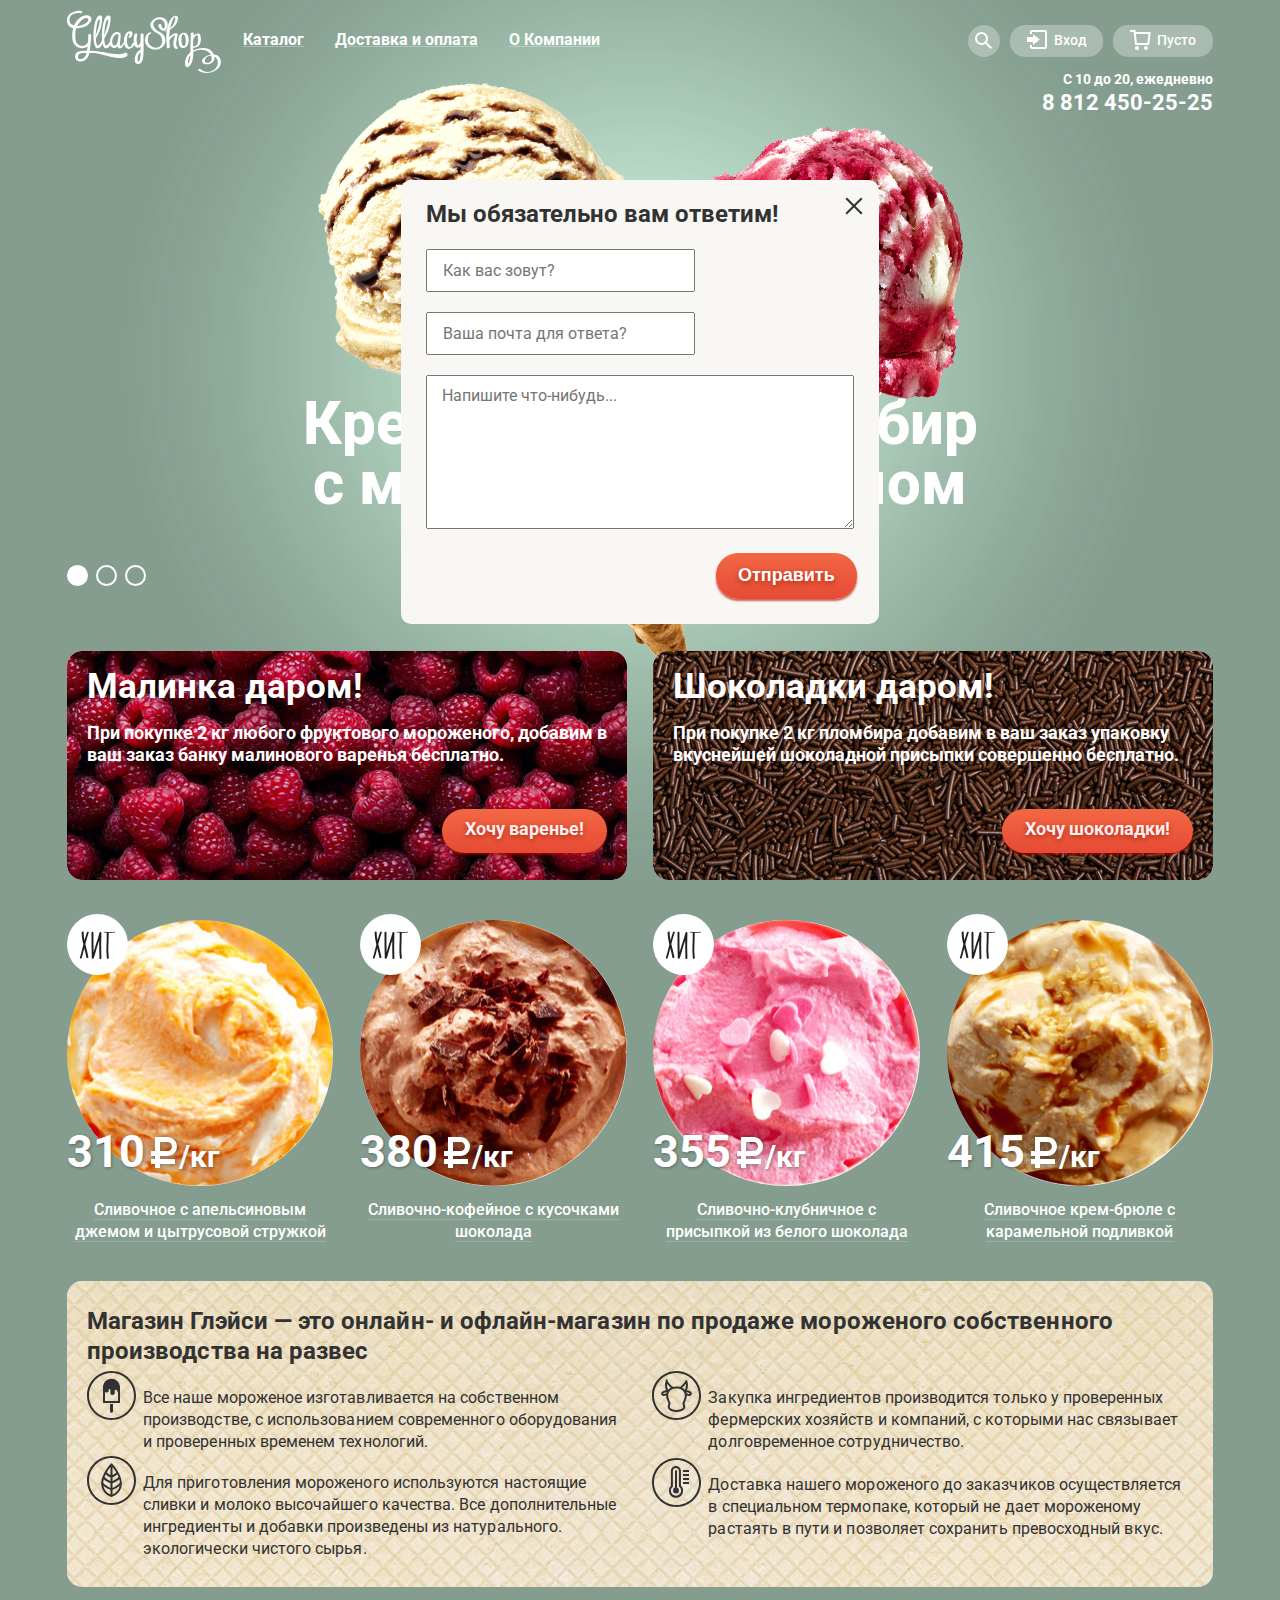
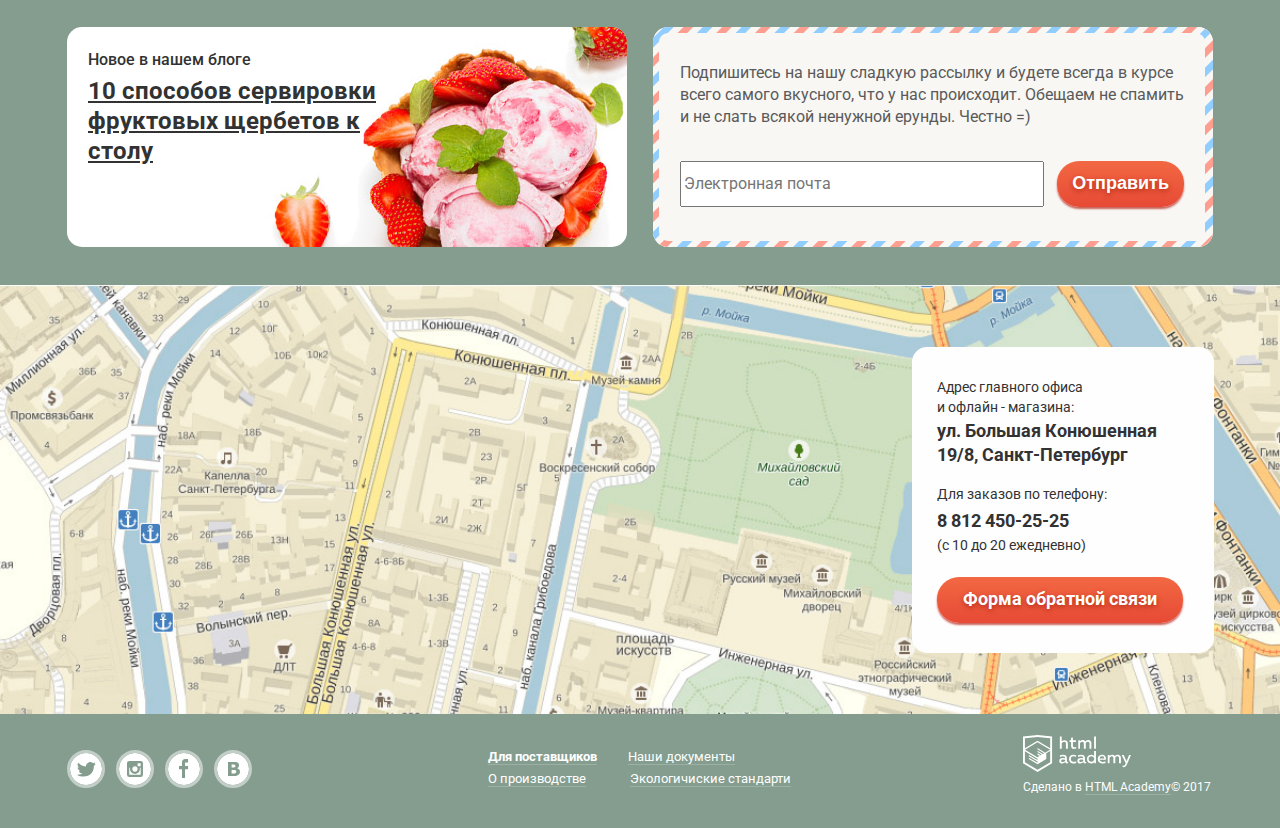
==== commit 4bf41736: "99% and finish" ====
--- a/index.html
+++ b/index.html
@@ -25,7 +25,7 @@
 								<a href="#">Новинки</a>
 							</li>
 							<li class="catalog-submenu-item">
-								<a href="#">Сливочное</a>
+								<a href="file:///E:/work/github/401081-gllacy/inner.html">Сливочное</a>
 							</li>
 							<li  class="catalog-submenu-item">
 								<a href="#">Щербеты</a>
@@ -334,6 +334,7 @@
 					<p class="form-item">
 						<button class="link">Отправить</button>
 					</p>
+					<button class="modal-close" type="button">Закрыть</button>
 				</form>
 			</article>
 		</main>
--- a/css/style.css
+++ b/css/style.css
@@ -338,23 +338,21 @@
 	padding: 0;
 	list-style: none;
 }
-/****************************************************************************************/
+
 .site-navigation {
-  display: -webkit-box;
-  display: -ms-flexbox;
-  display: flex;
-  -ms-flex-wrap: wrap;
-      flex-wrap: wrap;
-  min-height: 50px;
-
-  margin: 0;
-  margin-top: 12px;
-  padding: 0;
-
-  list-style: none;
-  list-style-type: none;
-  flex-grow: 1;
-  z-index: 1;
+	display: -webkit-box;
+	display: -ms-flexbox;
+	display: flex;
+	-ms-flex-wrap: wrap;
+	flex-wrap: wrap;
+	min-height: 50px;
+	margin: 0;
+	margin-top: 12px;
+	padding: 0;
+	list-style: none;
+	list-style-type: none;
+	flex-grow: 1;
+	z-index: 1;
 }
 
 .site-nav-item {
@@ -375,7 +373,7 @@
 	left: -7px;
 	background-color: #f8f7f4;
 	border-radius: 5px;
-	box-shadow: 0px 20px 20px 0px rgba(0, 0, 0, 0.4); */
+	box-shadow: 0px 20px 20px 0px rgba(0, 0, 0, 0.4); 
 }
 
 .site-navigation-catalog a {
@@ -395,22 +393,21 @@
 	min-width: 143px;
 	margin: 0;
 	padding: 0;
-
-  border-radius: 5px;
-  background-color: #f9f8f5;
-  -webkit-box-shadow: 0px 20px 20px 0px rgba(0, 0, 0, 0.4);
-          box-shadow: 0px 20px 20px 0px rgba(0, 0, 0, 0.4);
-  list-style: none;
+	border-radius: 5px;
+	background-color: #f9f8f5;
+	-webkit-box-shadow: 0px 20px 20px 0px rgba(0, 0, 0, 0.4);
+	box-shadow: 0px 20px 20px 0px rgba(0, 0, 0, 0.4);
+	list-style: none;
 }
 
 .catalog-submenu-item:first-child:hover {
-  border-top-left-radius: 5px;
-  border-top-right-radius: 5px;
+	border-top-left-radius: 5px;
+	border-top-right-radius: 5px;
 }
 
 .catalog-submenu-item:first-child:hover {
-  border-bottom-left-radius: 5px;
-  border-bottom-right-radius: 5px;
+	border-bottom-left-radius: 5px;
+	border-bottom-right-radius: 5px;
 }
 
 .catalog-submenu-item:hover {
@@ -429,36 +426,14 @@
 	visibility: visible;
 }
 
-/*.login-link {
-	display: inline-block;
-	vertical-align: top;
-	position: relative;
-	flex-grow: 0;
-	flex-shrink: 1;
-	flex-basis: auto;
-	margin-left: 9px;
-	padding: 8px 33px;
-	padding-left: 45px;
-	font-size: 14px;
-	line-height: 16px;
-	font-weight: 500;
-	color: #ffffff;
-	background-color: rgba(255, 255, 255, 0.2);
-	background-repeat: no-repeat;
-	background-position: 15px 50%;
-	border-radius: 17px;
-	cursor: pointer;
-}*/
-
-/*********************************************************************************************/
 .user-search {
 	margin-right: 10px;
 	display: inline-block;
 	width: 32px;
 	height: 32px;
-	background-color: #ffffff4f;
+	background-color: rgba(255, 255, 255, 0.3);
 	border-radius: 50%;
-  position: relative;
+	position: relative;
 }
 
 .user-search svg {
@@ -488,16 +463,17 @@
 
 .search {
 	position: absolute;
-  display: block;
-  top: 17px;
+	display: block;
+	top: 17px;
 	width: 341px;
 	z-index: 1;
 }
 
 .search-wrap {
-  display: flex;
-  background-color: #f8f7f4;
-  border-radius: 5px;
+	display: flex;
+	background-color: #f8f7f4;
+	border-radius: 5px;
+	margin-top: 18px;
 }
 
 .search input {
@@ -517,13 +493,13 @@
 	width: 93px;
 	height: 32px;
 	border-radius: 15px;
-	background-color: #ffffff4f;
-  position: relative;
+	background-color: rgba(255, 255, 255, 0.3);
+	position: relative;
 }
 
 .login-link:hover {
-  color: #323232;
-  background-color: #f8f7f4;
+	color: #323232;
+	background-color: #f8f7f4;
 }
 
 .link-svg {
@@ -566,7 +542,6 @@
 
 .link-svg2 span {
 	margin-left: 7px;
-
 }
 
 .enter-in {
@@ -593,61 +568,52 @@
 	color: #323232;
 	fill: #323232;
 }
-/*.svg-enter {
-	display: inline-block;
-	width: 32px;
-	height: 32px;
-	background: url("../img/entrance.svg") no-repeat 50% 50%;
-	background-color: #ffffff4f;
-	color: white;
-	border-radius: 50%;
-}*/
 
 .login-in {
 	display: none;
+	margin-top: 1px;
 }
 
 .login-link:hover .login-in {
-  display: block;
-  position: absolute;
-  z-index: 10;
-  top: 30px;
-  right: -4px;
-  padding-top: 4px;
+	display: block;
+	position: absolute;
+	z-index: 10;
+	top: 30px;
+	right: -4px;
+	padding-top: 4px;
 }
 
 .login-form {
-  display: flex;
-  flex-wrap: wrap;
+	display: flex;
+	flex-wrap: wrap;
 	width: 238px;
-  height: 170px;
-  padding-top: 20px;
-  padding-bottom: 23px;
-  padding-left: 20px;
-  padding-right: 20px;
-  background-color: #f8f7f4;
-  border-radius: 4px;
-  box-shadow: 0 20px 20px 0 rgba(0, 0, 0, 0.4);
+	height: 170px;
+	padding-top: 20px;
+	padding-bottom: 23px;
+	padding-left: 20px;
+	padding-right: 20px;
+	background-color: #f8f7f4;
+	border-radius: 4px;
+	box-shadow: 0 20px 20px 0 rgba(0, 0, 0, 0.4);
 }
 
 .login-item {
-  width: 100%;
-  margin: 0 0 17px 0;
+	width: 100%;
+	margin: 0 0 17px 0;
 }
 
 .login-item-half {
-  width: 50%;
-  margin: 0;
+	width: 50%;
+	margin: 0;
 }
 
 .login-item input {
 	padding: 10px 15px;
-  width: 100%;
-  box-sizing: border-box;
+	width: 100%;
+	box-sizing: border-box;
 }
 
 .user-navigation {
-	width: 245;
 	display: flex;
 	justify-content: flex-end;
 	flex-wrap: wrap;
@@ -655,40 +621,16 @@
 }
 
 .navigation {
-  width: 100%;
+	width: 100%;
 }
 
 .navigation {
-  text-align: right;
+	text-align: right;
 }
 
 .navigation span {
-  display: block;
-}
-
-/*.navigation {
-	position: relative;
-}
-
-.navigation span {
-  position: absolute;
-  top: 0;
-  right: 0;
-  display: flex;
-  flex-direction: column;
-  margin: 0;
-  text-align: right;
-}
-
-.navigation a {
-  position: absolute;
-  top: 0;
-  right: 0;
-  display: flex;
-  flex-direction: column;
-  margin: 0;
-  text-align: right;
-} */
+	display: block;
+}
 
 .navigation1 {
 	margin-bottom: 4px;
@@ -701,42 +643,34 @@
 	line-height: 24px;
 }
 
-. {
-
-}
-/*************************************** SLIDER ************************************/
 .visually-hidden {
-  position: absolute;
-
-  width: 1px;
-  height: 1px;
-
-  clip: rect(0, 0, 0, 0);
+	position: absolute;
+	width: 1px;
+	height: 1px;	
+	clip: rect(0, 0, 0, 0);
 }
 
 .site-wrapper {
-  min-width: 940px;
-  background-color: #849d8f;
-  background-image: url("../img/slide1.png");
-  background-repeat: no-repeat;
-  background-position: top center;
-
-  transition: background-image 0.5s ease, background-color 0.5s ease;
+	min-width: 940px;
+	background-color: #849d8f;
+	background-image: url("../img/slide1.png");
+	background-repeat: no-repeat;
+	background-position: top center;
+	transition: background-image 0.5s ease, background-color 0.5s ease;
 }
 
 .site-wrapper::before,
 .site-wrapper::after {
-  content: "";
-
-  visibility: hidden;
+	content: "";
+	visibility: hidden;
 }
 
 .site-wrapper::before {
-  background-image: url("../img/slide2.png");
+	background-image: url("../img/slide2.png");
 }
 
 .site-wrapper::after {
-  background-image: url("../img/slide3.png");
+	background-image: url("../img/slide3.png");
 }
 
 .slider {
@@ -756,9 +690,9 @@
 }
 
 .slide {
-  display: none;
-  margin-bottom: 45px;
-  margin-top: -65px;
+	display: none;
+	margin-bottom: 45px;
+	margin-top: -65px;
 }
 
 .slide-title {
@@ -772,35 +706,32 @@
 }
 
 .button {
-  display: inline-block;
-  padding: 12px 44px;
-
-  font-weight: 600;
-  font-size: 32px;
-  line-height: 41px;
-  text-align: center;
-  color: #ffffff;
-  vertical-align: top;
-  text-decoration: none;
-  text-shadow: 0 2px 5px rgba(160, 32, 11, 0.76);
-
-  background: #f26843;
-  background: linear-gradient(to bottom, #f26843 0%, #e74a35 100%);
-  border-radius: 50px;
-  box-shadow: 0 2px 2px rgba(172, 16, 0, 0.64);
-  border: none;
-
-  cursor: pointer;
+	display: inline-block;
+	padding: 12px 44px;
+	font-weight: 600;
+	font-size: 32px;
+	line-height: 41px;
+	text-align: center;
+	color: #ffffff;
+	vertical-align: top;
+	text-decoration: none;
+	text-shadow: 0 2px 5px rgba(160, 32, 11, 0.76);
+	background: #f26843;
+	background: linear-gradient(to bottom, #f26843 0%, #e74a35 100%);
+	border-radius: 50px;
+	box-shadow: 0 2px 2px rgba(172, 16, 0, 0.64);
+	border: none;
+	cursor: pointer;
 }
 
 .button:hover {
-  background: linear-gradient(to bottom, #f58669 0%, #ec6f5e 100%);
-  box-shadow: 0 2px 2px rgba(172, 16, 0, 1);
+	background: linear-gradient(to bottom, #f58669 0%, #ec6f5e 100%);
+	box-shadow: 0 2px 2px rgba(172, 16, 0, 1);
 }
 
 .button:active {
-  background: linear-gradient(to bottom, #d84732 0%, #e1613e 100%);
-  box-shadow: inset 0 2px 2px rgba(172, 16, 0, 1);
+	background: linear-gradient(to bottom, #d84732 0%, #e1613e 100%);
+	box-shadow: inset 0 2px 2px rgba(172, 16, 0, 1);
 }
 
 .slider-controls {
@@ -813,93 +744,43 @@
 }
 
 .slider-controls label {
-  display: inline-block;
-  width: 17px;
-  height: 17px;
-  margin-right: 8px;
-
-  vertical-align: top;
-
-  background-color: transparent;
-  border: 2px solid #ffffff;
-  border-radius: 50%;
-  cursor: pointer;
+	display: inline-block;
+	width: 17px;
+	height: 17px;
+	margin-right: 8px;
+	vertical-align: top;
+	background-color: transparent;
+	border: 2px solid #ffffff;
+	border-radius: 50%;
+	cursor: pointer;
 }
 
 #product-1:checked ~ .site-wrapper {
-  background-color: #849d8f;
-  background-image: url("../img/slider-1.png");
+	background-color: #849d8f;
+	background-image: url("../img/slider-1.png");
 }
 
 #product-2:checked ~ .site-wrapper {
-  background-color: #8996a6;
-  background-image: url("../img/slide2.png");
+	background-color: #8996a6;
+	background-image: url("../img/slide2.png");
 }
 
 #product-3:checked ~ .site-wrapper {
-  background-color: #9d8b84;
-  background-image: url("../img/slide3.png");
+	background-color: #9d8b84;
+	background-image: url("../img/slide3.png");
 }
 
 #product-1:checked ~ .site-wrapper #slide1,
 #product-2:checked ~ .site-wrapper #slide2,
 #product-3:checked ~ .site-wrapper #slide3 {
-  display: block;
+	display: block;
 }
 
 #product-1:checked ~ .site-wrapper label[for="product-1"],
 #product-2:checked ~ .site-wrapper label[for="product-2"],
 #product-3:checked ~ .site-wrapper label[for="product-3"] {
-  background-color: #ffffff;
-}
-
-
-
-
-
-
-
-
-
-
-
-
-
-
-
-
-
-
-
-
-
-
-
-
-
-
-
-
-
-
-
-
-
-
-
-
-
-
-
-
-
-
-/*********************************************************************************************/
-/*.site-navigation-catalog {
-	font-size: 14px;
-	line-height: 16px;
-	font-weight: 400;
-} */
+	background-color: #ffffff;
+}
 
 .link-under {
 	margin-left: 1px;
@@ -947,56 +828,9 @@
 	font-weight: bold;
 }
 
-
-
-
-
-
-
-
-
-
-
-
-
-
-
-
-
-
-
-
-
-
-
-
-
-
-
-
-
-
-
-
-
-
-
-
-
-
-
-
-
-
-
-
-
-
-
-
-
 .basket-full {
     display: inline-block;
+	position: relative;
     vertical-align: top;
 	height: 32px;
 }
@@ -1042,7 +876,6 @@
     color: #333333;
     background: url("../img/basket-red.svg") no-repeat;
 	fill: #323232;
-
 }
 
 .basket-btn.full-basket-btn {
@@ -1053,7 +886,6 @@
 
 .full-basket-btn {
     color: #333333;
-    background: url("../img/basket-red.png") no-repeat;
 	background-color: #323232;
 }
 
@@ -1061,9 +893,8 @@
     display: none;
     position: absolute;
     z-index: 20;
-    top: 60px;
+    top: 35px;
     right: 0;
-	margin-right: 100px;
     padding-left: 17px;
     padding-right: 14px;
     padding-top: 20px;
@@ -1076,72 +907,90 @@
     box-shadow: 0 20px 20px 0 rgba(0, 0, 0, 0.4);
     border-radius: 4px;
 }
+
 .basket-full:hover .purchase {
     display: block;
 }
+
 .purchase .delete-btn::before,
 .purchase .delete-btn::after {
     width: 14px;
     height: 1px;
     background-color: #515050;
 }
+
 .delete-item-btn.delete-btn {
     width: 11px;
     height: 11px;
 }
+
 .item-1 .delete-item-btn.delete-btn {
     top: 26px;
     left: 17px;
 }
+
 .item-2 .delete-item-btn.delete-btn {
     top: 80px;
     left: 17px;
 }
+
 .basket-content {
     margin-bottom: 15px;
 }
+
 .basket-content tr {
     display: block;
 }
+
 .basket-content td {
     display: inline-block;
     vertical-align: top;
 }
+
 .item-img {
     margin-right: 7px;
     padding-left: 18px;
 }
+
 .item-1 .item-img {
     margin-top: -8px;
 }
+
 .item-2 .item-img {
     margin-top: -9px;
 }
+
 .item-img img {
     border-radius: 50%;
 }
+
 .item-name {
     margin-right: 26px;
     width: 216px;
 }
+
 .item-name a:hover,
 .item-name a:active {
     border-bottom: 1px solid rgba(236, 89, 60, 0.3);
     color: #e84d37;
 }
+
 .item-price {
     margin-left: -3px;
     margin-right: 24px;
     color: #999999;
 }
+
 .item-1 {
     margin-bottom: 21px;
     padding-top: 6px;
 }
+
 .item-2 {
     margin-bottom: 29px;
     padding-top: 2px;
 }
+
 .item-1,
 .item-2,
 .item-name a {
@@ -1152,6 +1001,7 @@
     text-decoration: none;
     border: none;
 }
+
 .total {
     margin-bottom: 36px;
 	margin-right: -18px;
@@ -1162,6 +1012,7 @@
     color: #333333;
     text-align: right;
 }
+
 .total:before {
     content: "";
     position: absolute;
@@ -1187,6 +1038,7 @@
     border: none;
     cursor: pointer;
 }
+
 .delete-btn::before,
 .delete-btn::after {
     content: "";
@@ -1197,10 +1049,12 @@
     height: 2px;
     background-color: #000000;
 }
+
 .delete-btn::before {
     -webkit-transform: rotate(45deg);
     transform: rotate(45deg);
 }
+
 .delete-btn::after {
     -webkit-transform: rotate(-45deg);
     transform: rotate(-45deg);
@@ -1226,75 +1080,20 @@
     border-radius: 100px;
     box-shadow: 0 2px 2px rgba(172, 16, 0, .64);
 }
+
 .purchase-btn:hover {
     background: -webkit-linear-gradient(top, #f58669 0%, #ec6f5e 100%);
     background: linear-gradient(to bottom, #f58669 0%, #ec6f5e 100%);
     box-shadow: 0 2px 2px #ac1000;
     color: #fff;
 }
+
 .purchase-btn:active {
     background: -webkit-linear-gradient(top, #d84732 0%, #e1613e 100%);
     background: linear-gradient(to bottom, #d84732 0%, #e1613e 100%);
     box-shadow: inset 0 2px 2px rgba(172, 16, 0, 1);
 }
 
-
-
-
-
-
-
-
-
-
-
-
-
-
-
-
-
-
-
-
-
-
-
-
-
-
-
-
-
-
-
-
-
-
-
-
-
-
-
-
-
-
-
-
-
-
-
-
-/**********************************************BASKET RED****************************************/
-
-
-
-
-
-
-
-
-/***********************************************************************************************/
 .basket {
 	width: 100px;
 	height: 32px;
@@ -1303,7 +1102,7 @@
 	font-size: 14px;
 	line-height: 16px;
 	font-weight: 500;
-	background-color: #b0c0b7;
+	background-color: rgba(255, 255, 255, 0.3);
 }
 
 .basket:hover {
@@ -1311,12 +1110,12 @@
 }
 
 .basket:hover svg {
-  fill: #323232;
+	fill: #323232;
 }
 
 .basket:hover .link-svg {
-  color: #323232;
-  fill: #323232;
+	color: #323232;
+	fill: #323232;
 }
 
 .basket-red {
@@ -1372,7 +1171,7 @@
 	font-weight: 700;
 	line-height: 18px;
 }
-/*------------------------------------KATALOG main----------------------------------------*/
+
 .container2 {
 	list-style: none;
 	max-width: 1200px;
@@ -1385,7 +1184,6 @@
 	padding: 0;
 	margin: 0;
 	margin-bottom: 50px;
-/* Временно для сетки */
 	min-height: 24px;
 }
 
@@ -1402,25 +1200,31 @@
 }
 
 .breadcrumbs {
+	display: -webkit-flex;
+	display: flex;
 	margin: 10px 2.3%;
 	margin-right: 250px;
 	margin-bottom: 6px;
 	margin-top: 16px;
 }
+
 .breadcrumbs-items {
 	margin: 0;
 	padding: 0;
 	list-style-type: none;
 }
+
 .breadcrumbs-item {
 	display: inline-block;
 	vertical-align: top;
 	position: relative;
 	top: -50px;
 }
+
 .breadcrumbs-item:nth-child(n + 2) {
 	padding-left: 16px;
 }
+
 .breadcrumbs-item:nth-child(n + 2)::before {
 	content: "»";
 	position: absolute;
@@ -1434,23 +1238,27 @@
 .active-bc .content-bc {
 	border: none;
 }
+
 .crumbs:hover:not(.active-bc) {
 	color: #ffbc9e;
 }
+
 .crumbs:active:not(.active-bc) {
 	color: #ffbc9e;
 }
+
 .crumbs:hover:not(.active-bc) .content-bc {
 	border-bottom: 1px solid rgba(249, 172, 159, 0.3);
 }
+
 .crumbs:active:not(.active-bc) .content-bc {
 	border-bottom: 1px solid rgba(249, 172, 159, 0.3);
 }
+
 .content-bc {
 	border-bottom: 1px solid rgba(255, 255, 255, 0.2);
 }
 
-/*--------------------------------------------catalog main----------------------------------*/
 .padding-left {
 	margin-top: -53px;
 	margin-bottom: 28px;
@@ -1458,12 +1266,6 @@
 	font-size: 35px;
 }
 
-
-
-
-
-
-/*******************************************СОРТИРОВКА СТАРТ*****************************/
 .container1 {
 	width: 1146px;
 	margin: 0 auto;
@@ -1791,18 +1593,6 @@
 	box-shadow: inset 0px 2px 1px 0 #696969;
 }
 
-/*****************************************SORTIROVKA END***************************************/
-
-
-
-
-
-
-
-
-
-
-
 .regulation {
 	display: flex;
 	flex-wrap: wrap;
@@ -1825,190 +1615,17 @@
 }
 
 .selection-form input[type=text] {
-  font-size: 16px;
-  line-height: 18px;
-  font-weight: 500;
-  color: #ffffff;
-  border: none;
-  background: none;
+	font-size: 16px;
+	line-height: 18px;
+	font-weight: 500;
+	color: #ffffff;
+	border: none;
+	background: none;
 }
 
 .selection-form input[type=checkbox] {
-  display: none;
-}
-
-.sort {
-	position: relative;
-	margin: 0px;
-	margin-top: 28px;
-	margin-bottom:px;
-	padding: 0px;
-	line-height: 18px;
-	border: none;
-	/*-webkit-appearance: none;
-	-moz-appearance: none;
-	appearance: none; 
-}
-
-.sort-block {
-	width: 195px;
-}
-
-.range {
-	width: 220px;
-	border: none;
-	border: 1px solid yellow;
-}
-
-.range-price {
-	display: flex;
-	width: 100%;
-	background-color: rgba(225, 255, 255, 0.2);
-	border-radius: 17px;
-}
-
-.fatness-label {
-	margin-left: 20px;
-}
-
-.customize-form {
-	display: flex;
-	width: 100%;
-	background-color: rgba(225, 255, 255, 0.2);
-	border-radius: 17px;
-}
-
-.toggle {
-	position: absolute;
-	top: 31px;
-	left: 0;
-
-	width: 4px;
-	height: 4px;
-	padding: 0;
-	box-shadow: 0 2px 1px 0 #cfcfcf;
-	border: 8px solid #ffffff;
-	background-color: #ababab;
-	border-radius: 50%;
-}
-
-.filler-label {
-	margin-left: 20px;
-}
-
-.login-link {
-	color: #323232;
-	font-size: 13px;
-	font-weight: 400;
-	line-height: 24px;
-}
-
-.login-link:hover {
-	color: black;
-}
-
-.container2 h1 {
-	color: #ffffff;
-	font-size: 35px;
-	font-weight: 700;
-	line-height: 41px;
-}
-
-.selection-form legend {
-	color: #ffffff;
-	font-size: 14px;
-	font-weight: 500;
-	line-height: 16px;
-}
-
-.fatness {
-	border: none;
-	width: 415px;
-}
-
-.fatness-value {
-	color: #ffffff;
-	font-size: 16px;
-	font-weight: 500;
-	line-height: 18px;
-}
-
-.filler {
-	border: none;
-}
-
-.filler-name {
-	color: #ffffff;
-	font-size: 16px;
-	font-weight: 500;
-	line-height: 18px;
-}
-
-/*.slider {
-	position: relative;
-	text-align: center;
-	color: #ffffff;
-}
-
-.slider-list {
-	margin: 0;
-	padding: 0;
-	list-style: none;
-}
-
-.slide-title {
-	width: 700px;
-	margin: 0 auto;
-	margin-bottom: 27px;
-	font-size: 60px;
-	line-height: 60px;
-	font-weight: 800;
-	padding-top: 330px;
-}
-
-.come-on {
-	position: center;
-}
-
-.slide1 {
-	background-image: url("../img/slide1.png");
-	background-repeat: no-repeat;
-	background-position: top center;
-	/* Для демонстрации */
-}
-
-/*---------------------------старые свойста слайдера--------------------------------------------------------*/
-
-/*.slider {
-	min-width: 940px;
-	position: relative;
-	margin-bottom: 41px;
-	width: 1200px;
-	min-height: 570px;
-	background-image: url("../img/slide1.png");
-	background-repeat: no-repeat;
-	background-position: top center;
-}
-
-.slide {
 	display: none;
-	flex-direction: column;
-	align-items: center;
-	height: 511px;
-}
-
-.slide-title {
-	width: 670px;
-	margin: 0;
-	margin-top: auto;
-	margin-bottom: 32px;
-	font-size: 60px;
-	line-height: 60px;
-	text-align: center;
-	color: #ffffff;
-	font-weight: 700;
-} */
-
+}
 
 .navigation {
 	font-size: 14px;
@@ -2022,20 +1639,14 @@
 	font-weight: 700;
 }
 
-. {
-
-}
-
 .sort-selection {
 	color: #ffffff;
 	font-size: 16px;
 	font-weight: 500;
 	line-height: 18px;
-	/*background-color: #a1b4a9; */
 	background-color: rgba(225, 255, 255, 0.2);
 	border-radius: 17px;
 	padding: 5px;
-
 }
 
 .sort-selection:hover {
@@ -2126,70 +1737,17 @@
 	cursor: pointer;
 }
 
-.znak {
+.item-switch {
 	margin-right: 10px;
 	background-color: #ffffff;
 	opacity: 0.2;
 	transform: rotate(45deg);
 }
 
-.znak2 {
+.item-switch2 {
 	margin-left: 10px;
 	transform: rotate(-135deg);
 }
-
-
-/*.whiteback {
-	background-color: #ffffff;
-	color: #323232;
-	background-image: url("../img/whiteball.png");
-	padding-top: 3px;
-	padding-bottom: 2px;
-	padding-left: 8px;
-	padding-right: 9px;
-	border-radius: 50%;
-}
-
-.page-switch {
-	background-color: #849d8f;
-	margin: 10px;
-	border-radius: 50%;
-	font-size: 16px;
-}
-
-.znak {
-width: 10px;
-border: 2px solid rgba(255, 255, 255, 1);
-border-top-color: transparent;
-border-right-color: transparent;
-transform: rotate(45deg);
-}
-
-.znak2 {
-width: 10px;
-border: 2px solid rgba(255, 255, 255, 1);
-border-top-color: transparent;
-border-right-color: transparent;
-transform: rotate(-135deg);
-}
-
-.page-switch:hover {
-	background-color: #9db1a5;
-	color: #ffffff;
-	width: 500px;
-	height: 500px;
-	border-radius: 50%;
-}
-
-.page-switch:active {
-	background-color: #ffffff;
-	color: #323232;
-			padding-top: 4px;
-	padding-bottom: 3px;
-	padding-left: 8px;
-	padding-right: 8px;
-	border-radius: 50%;
-} */
 
 .gift {
 	display: flex;
@@ -2293,16 +1851,6 @@
 	margin-bottom: 10px;
 	list-style: none;
 }
-
-/*.ice-price {
-	width: 23.25%;
-	margin-bottom: 37px;
-	box-sizing: border-box;
-}
-
-.ice-price img {
-	border-radius: 50%;
-} */
 
 .ice-configuration {
 	position: relative;
@@ -2359,10 +1907,6 @@
 	list-style: none;
 }
 
-/*.ice-price {
-	border-radius: 50%;
-} */
-
 .ice-line2 {
 	margin-top: -5px;
 }
@@ -2398,8 +1942,7 @@
     display: inline-block;
     position: relative;
     font-size: 16px;
-    margin-bottom: 28px;
-    margin-right: ;
+	margin-bottom: 28px;
     width: 23.25%;
     vertical-align: top;
     min-height: 274px;
@@ -2442,7 +1985,7 @@
     visibility: hidden;
     z-index: 100;
 }
-/*--------------------------------------------INFORMATION----------------------------------------- */
+
 .box-information {
 	display: flex;
 	justify-content: space-between;
@@ -2578,16 +2121,7 @@
 	font-weight: 500;
 	line-height: 22px;
 	color: #323232;
-
-}
-
-/*.news-in a {
-	color: #323232;
-	font-size: 24px;
-	font-weight: 700;
-	line-height: 30px;
-	text-decoration: underline;
-} */
+}
 
 .news-link1 {
 	font-size: 24px;
@@ -2602,7 +2136,6 @@
 	display: flex;
 	width: 560px;
 	padding: 6px;
-	/*background-color: #f8f7f4; */
 	box-sizing: border-box;
 	background-image: url("../img/bg-post.svg");
 	background-repeat: no-repeat;
@@ -2628,7 +2161,6 @@
 .subscription {
 	display: flex;
 	position: relative;
-
 }
 
 .subscription-email {
@@ -2642,7 +2174,7 @@
 .subscription input[type="submit"] {
   border: none;
 }
-/*-------------------------------------------Contact Information--------------------------------- */
+
 .map {
 	background: url("../img/map.jpg");
 	width: 100%;
@@ -2653,6 +2185,11 @@
 	background-size: cover;
 }
 
+.map:before {
+	content: "";
+	background-image: url("../img/pin.svg")
+}
+
 .map-in {
 	position: relative;
 	box-sizing: border-box;
@@ -2662,6 +2199,7 @@
 	display: flex;
 	justify-content: flex-end;
 }
+
 .contacts {
 	background-color: #fffefe;
 	width: 302px;
@@ -2677,19 +2215,19 @@
 }
 
 .feedback-adress {
-  margin: 0;
-  margin-bottom: 17px;
+	margin: 0;
+	margin-bottom: 17px;
 }
 
 .feedback-tel {
-  margin: 0;
-  margin-bottom: 22px;
+	margin: 0;
+	margin-bottom: 22px;
 }
 
 .contacts__address span {
-  display: inline-block;
-  width: 150px;
-  margin-bottom: 2px;
+	display: inline-block;
+	width: 150px;
+	margin-bottom: 2px;
 }
 
 .feedback-position1 {
@@ -2772,7 +2310,6 @@
 .input-field {
 	font-family: "Roboto", "Arial", sans-serif;
 	font-size: 16px;
-	letter-spacing: px;
 }
 
 .feedback-form textarea.input-field {
@@ -2792,6 +2329,37 @@
 	color: #323232;
 	font-size: 24px; 
 	margin-bottom: 15px;
+}
+/*Кнопка закрытия попапа*/
+.modal-close {
+	position: absolute;
+	top: 15px;
+	right: 13px;
+	width: 25px;
+	height: 25px;
+	font-size: 0;
+	border: 0;
+	cursor: pointer;
+	background-color: #f8f7f4;
+}
+
+.modal-close::before,
+.modal-close::after {
+	content: "";
+	position: absolute;
+	width: 22px;
+	height: 2px;
+	background-color: #323232;
+	top: 10px;
+	left: 2px;
+}
+
+.modal-close::before {
+	transform: rotate(45deg);
+}
+
+.modal-close::after {
+	transform: rotate(-45deg);
 }
 
 .sub {
@@ -2802,13 +2370,8 @@
 	margin-bottom: 18px;
 
 }
-/*--------------------------------------------FOOTER----------------------------------------------- */
+
 .main-footer {
-	/*width: 1145px;
-	display: flex;
-	justify-content: space-between;
-	align-items: center;
-	*/
 	display: flex;
 	justify-content: space-between;
 	margin-bottom: 40px;
@@ -2899,7 +2462,7 @@
 .main-footer ul {
 	list-style: none;
 }
-/* ------------------------------------------------------------------------------*/
+
 .footer-information {
 	display: inline-flex;
 	flex-wrap: wrap;
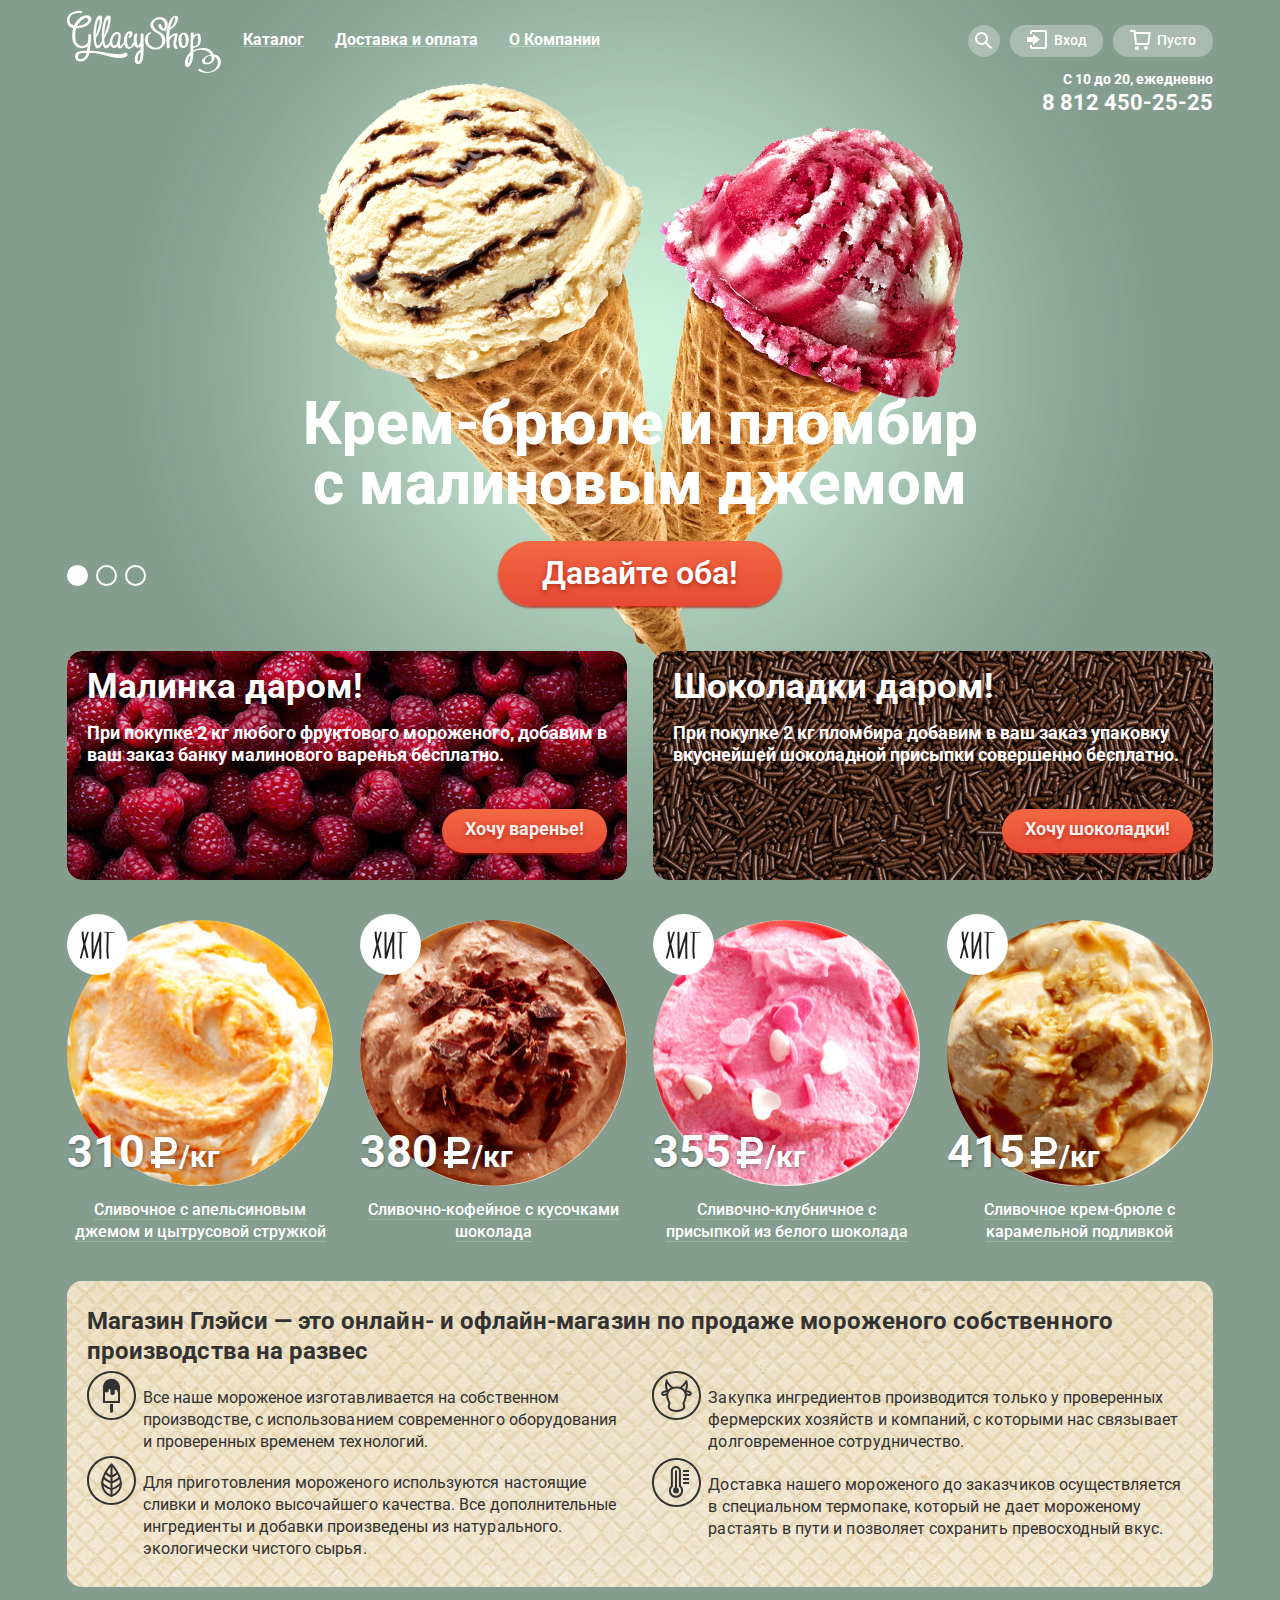
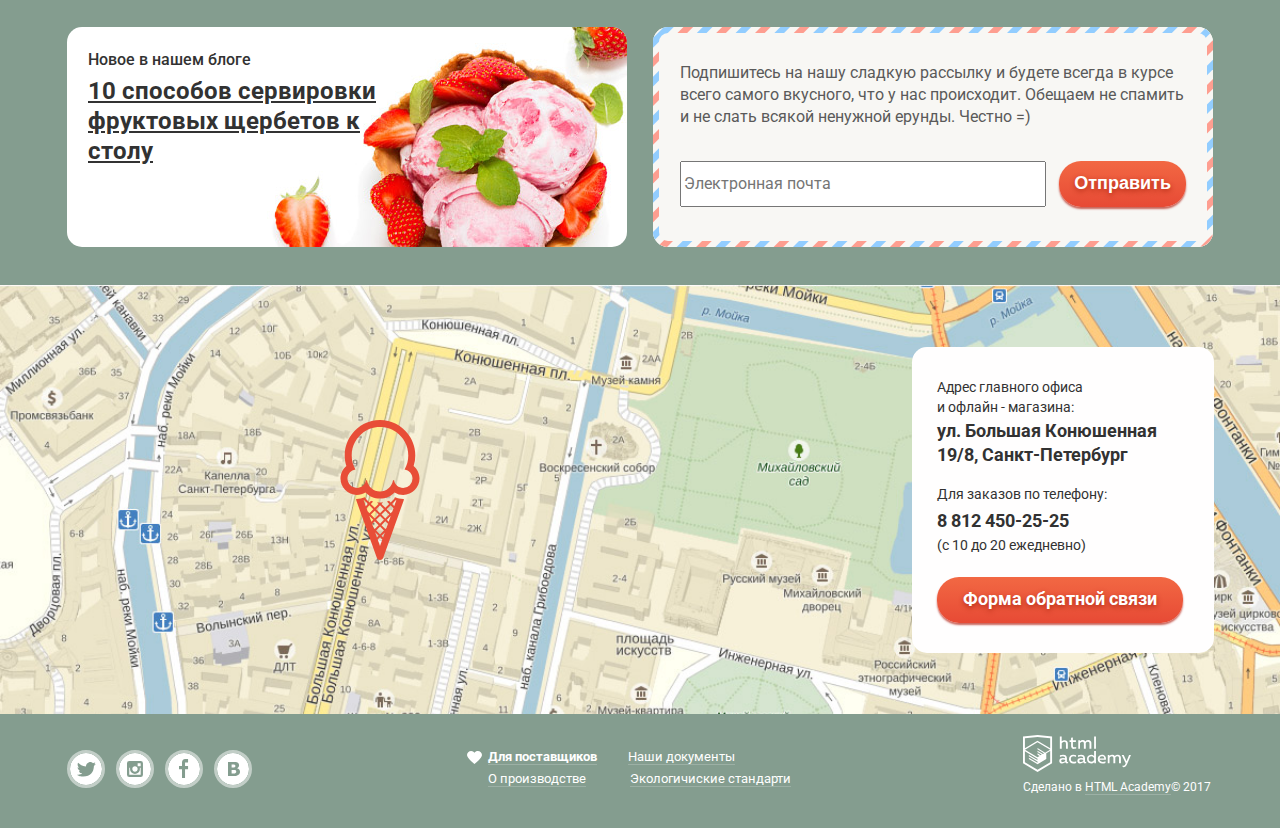
==== commit 4a04e0c4: "last" ====
--- a/index.html
+++ b/index.html
@@ -9,8 +9,8 @@
 </head>
 <body>
 	<input class="visually-hidden lol" type="radio" id="product-1" name="toggle" checked>
-    <input class="visually-hidden lol" type="radio" id="product-2" name="toggle">
-    <input class="visually-hidden lol" type="radio" id="product-3" name="toggle">
+	<input class="visually-hidden lol" type="radio" id="product-2" name="toggle">
+	<input class="visually-hidden lol" type="radio" id="product-3" name="toggle">
 	<div class="site-wrapper">
 		<header class="main-header">
 			<nav class="main-navigation">
@@ -24,16 +24,16 @@
 							<li class="catalog-submenu-item">
 								<a href="#">Новинки</a>
 							</li>
-							<li class="catalog-submenu-item">
-								<a href="file:///E:/work/github/401081-gllacy/inner.html">Сливочное</a>
-							</li>
-							<li  class="catalog-submenu-item">
+							<li	class="catalog-submenu-item">
+								<a href="inner.html">Сливочное</a>
+							</li>
+							<li	class="catalog-submenu-item">
 								<a href="#">Щербеты</a>
 							</li>
-							<li  class="catalog-submenu-item">
+							<li	class="catalog-submenu-item">
 								<a href="#">Фруктовый лед</a>
 							</li>
-							<li  class="catalog-submenu-item">
+							<li	class="catalog-submenu-item">
 								<a href="#">Мелорин</a>
 							</li>
 						</ul>
@@ -129,7 +129,7 @@
 					<a class="button slide-button" href="#">Давайте оба!</a>
 				</li>
 			</ul>
-        </section>
+		</section>
 		<main>
 			<section class="gift">
 				<h2 class="visually-hidden">Акция</h2>
@@ -212,7 +212,6 @@
 							<a class="link11" href="#">Сливочное крем-брюле с карамельной подливкой</a>
 						</p>
 						<a class="link hover-btn">Быстрый просмотр</a>
-						<!--<a href="#" class="link">Быстрый просмотр</a>-->
 					</li>
 				</ul>
 			</section>
@@ -230,7 +229,6 @@
 								производстве, с использованием современного оборудования<br>
 								и проверенных временем технологий.
 							</p>
-							<!--<img src="img/icon1.svg" alt="Икона мороженое">-->
 						</li>
 						<li class="about-us-list crow">
 							<p>
@@ -238,7 +236,6 @@
 								фермерских хозяйств и компаний, с которыми нас связывает
 								долговременное сотрудничество.
 							</p>
-							<!--<img src="img/icon2.svg" alt="Икона листок">-->
 						</li>
 						<li class="about-us-list leaf">
 							<p>
@@ -247,7 +244,6 @@
 								ингредиенты и добавки произведены из натурального.
 								экологически чистого сырья.
 							</p>
-							<!--<img src="img/icon3.svg" alt="Икона корова">-->
 						</li>
 						<li class="about-us-list thermometer">
 							<p>
@@ -255,7 +251,6 @@
 								в специальном термопаке, который не дает мороженому<br>
 								растаять в пути и позволяет сохранить превосходный вкус.
 							</p>
-							<!--<img src="img/icon4.svg" alt="Икона температуры">-->
 						</li>
 					</ul>
 				</section>
@@ -274,8 +269,8 @@
 					<div class="mail-container">
 						<h3 class="visually-hidden">Подписка</h3>
 						<p class="mail-text">
-							Подпишитесь на нашу сладкую рассылку и будете всегда в курсе<br>
-							всего самого вкусного, что у нас происходит. Обещаем не спамить<br>
+							Подпишитесь на нашу сладкую рассылку и будете всегда в курсе
+							всего самого вкусного, что у нас происходит. Обещаем не спамить
 							и не слать всякой ненужной ерунды. Честно =)
 						</p>
 						<form class="subscription" action="#" method="post">
@@ -368,10 +363,10 @@
 				</ul>
 			</div>
 			<ul class="footer-information1">
-				<li><a href="#" class="provider link11">Для поставщиков</a><li>
-				<li><a href="#" class="view link11">Наши документы</a><li>
-				<li><a href="#" class="view link11 about-production">О производстве</a><li>
-				<li><a href="#" class="view link11">Экологичиские стандарти</a><li>
+				<li><a href="#" class="provider link11">Для поставщиков</a></li>
+				<li><a href="#" class="view link11">Наши документы</a></li>
+				<li><a href="#" class="view link11 about-production">О производстве</a></li>
+				<li><a href="#" class="view link11">Экологичиские стандарти</a></li>
 			</ul>
 			<div class="logo1">
 				<a href="https://htmlacademy.ru/intensive/htmlcss">
--- a/css/style.css
+++ b/css/style.css
@@ -1,7 +1,7 @@
 html,
 body {
 	font-family: "Roboto", "Arial", sans-serif;
-	font-size: 18px; /* or 16px */
+	font-size: 18px;
 	line-height: 1.2;
 	background-color: #849d8f;
 	color: #ffffff;
@@ -89,7 +89,7 @@
 	vertical-align: top;
 	padding: 8px 23px;
 	padding-bottom: 12px;
-	font-family: Roboto, Arial, sans-serif;
+	font-family: "Roboto", "Arial", sans-serif;
 	font-weight: 700;
 	font-size: 18px;
 	line-height: 24px;
@@ -124,7 +124,7 @@
 	vertical-align: top;
 	padding: 8px 23px;
 	padding-bottom: 12px;
-	font-family: Roboto, Arial, sans-serif;
+	font-family: "Roboto", "Arial", sans-serif;
 	font-weight: 700;
 	text-align: center;
 	text-transform: none;
@@ -160,7 +160,7 @@
 	vertical-align: top;
 	padding: 8px 23px;
 	padding-bottom: 12px;
-	font-family: Roboto, Arial, sans-serif;
+	font-family: "Roboto", "Arial", sans-serif;
 	font-weight: 700;
 	text-align: center;
 	text-transform: none;
@@ -237,7 +237,7 @@
 	vertical-align: top;
 	padding: 8px 23px;
 	padding-bottom: 12px;
-	font-family: Roboto, Arial, sans-serif;
+	font-family: "Roboto", "Arial", sans-serif;
 	font-weight: 700;
 	text-align: center;
 	text-transform: none;
@@ -532,10 +532,10 @@
 	color: #323232;
 	font-size: 14px;
 	font-weight: 500;
-    display: flex;
-    align-items: center;
-    height: 29px;
-    padding-left: 17px;
+	display: flex;
+	align-items: center;
+	height: 29px;
+	padding-left: 17px;
 	background-color: white;
 	border-radius: 30px;
 }
@@ -547,10 +547,10 @@
 .enter-in {
 	font-size: 14px;
 	font-weight: 500;
-    display: flex;
-    align-items: center;
-    height: 29px;
-    padding-left: 17px;
+	display: flex;
+	align-items: center;
+	height: 29px;
+	padding-left: 17px;
 }
 
 .enter-in span {
@@ -564,6 +564,7 @@
 .enter-in:hover svg{
 	fill: #323232;
 }
+
 .enter-in:hover {
 	color: #323232;
 	fill: #323232;
@@ -676,7 +677,6 @@
 .slider {
 	position: relative;
 	padding-top: 321px;
-
 	text-align: center;
 	color: #ffffff;
 	width: 1200px;
@@ -696,7 +696,7 @@
 }
 
 .slide-title {
-  	width: 700px;
+	width: 700px;
 	margin: 0 auto;
 	margin-bottom: 27px;
 	font-size: 60px;
@@ -829,34 +829,34 @@
 }
 
 .basket-full {
-    display: inline-block;
+	display: inline-block;
 	position: relative;
-    vertical-align: top;
+	vertical-align: top;
 	height: 32px;
 }
 
 .user-btn {
-    display: block;
-    vertical-align: top;
-    margin-bottom: 25px;
-    border-radius: 20px;
-    color: #ffffff;
-    background-color: #f7f6f3;
-    cursor: pointer;
+	display: block;
+	vertical-align: top;
+	margin-bottom: 25px;
+	border-radius: 20px;
+	color: #ffffff;
+	background-color: #f7f6f3;
+	cursor: pointer;
 }
 
 .user-btn.basket-btn {
-    position: relative;
-    padding-top: 5px;
-    padding-bottom: 10px;
-    padding-left: 36px;
-    padding-right: 22px;
-    margin-left: 9px;
-    margin-bottom: 15px;
-    text-decoration: none;
-    font-size: 14px;
-    line-height: 16px;
-    font-weight: 400;
+	position: relative;
+	padding-top: 5px;
+	padding-bottom: 10px;
+	padding-left: 36px;
+	padding-right: 22px;
+	margin-left: 9px;
+	margin-bottom: 15px;
+	text-decoration: none;
+	font-size: 14px;
+	line-height: 16px;
+	font-weight: 400;
 	height: 12px;
 }
 
@@ -867,231 +867,232 @@
 }
 
 .basket-btn::before {
-    content: "";
-    position: absolute;
-    left: 16px;
-    top: 3px;
-    width: 22px;
-    height: 22px;
-    color: #333333;
-    background: url("../img/basket-red.svg") no-repeat;
+	content: "";
+	position: absolute;
+	left: 16px;
+	top: 3px;
+	width: 22px;
+	height: 22px;
+	color: #333333;
+	background: url("../img/basket-red.svg") no-repeat;
 	fill: #323232;
 }
 
 .basket-btn.full-basket-btn {
-    padding-right: 15px;
-    color: #333333;
-    background-color: #f8f7f4;
+	padding-right: 15px;
+	color: #333333;
+	background-color: #f8f7f4;
 }
 
 .full-basket-btn {
-    color: #333333;
+	color: #333333;
 	background-color: #323232;
 }
 
 .purchase {
-    display: none;
-    position: absolute;
-    z-index: 20;
-    top: 35px;
-    right: 0;
-    padding-left: 17px;
-    padding-right: 14px;
-    padding-top: 20px;
-    padding-bottom: 19px;
-    width: 510px;
-    height: 200px;
-    font-size: 0;
-    color: #323232;
-    background-color: #f8f7f4;
-    box-shadow: 0 20px 20px 0 rgba(0, 0, 0, 0.4);
-    border-radius: 4px;
+	display: none;
+	position: absolute;
+	z-index: 20;
+	top: 35px;
+	right: 0;
+	padding-left: 17px;
+	padding-right: 14px;
+	padding-top: 20px;
+	padding-bottom: 19px;
+	width: 510px;
+	height: 200px;
+	font-size: 0;
+	color: #323232;
+	background-color: #f8f7f4;
+	box-shadow: 0 20px 20px 0 rgba(0, 0, 0, 0.4);
+	border-radius: 4px;
 }
 
 .basket-full:hover .purchase {
-    display: block;
+	display: block;
 }
 
 .purchase .delete-btn::before,
 .purchase .delete-btn::after {
-    width: 14px;
-    height: 1px;
-    background-color: #515050;
+	width: 14px;
+	height: 1px;
+	background-color: #515050;
 }
 
 .delete-item-btn.delete-btn {
-    width: 11px;
-    height: 11px;
+	width: 11px;
+	height: 11px;
 }
 
 .item-1 .delete-item-btn.delete-btn {
-    top: 26px;
-    left: 17px;
+	top: 26px;
+	left: 17px;
 }
 
 .item-2 .delete-item-btn.delete-btn {
-    top: 80px;
-    left: 17px;
+	top: 80px;
+	left: 17px;
 }
 
 .basket-content {
-    margin-bottom: 15px;
+	margin-bottom: 15px;
 }
 
 .basket-content tr {
-    display: block;
+	display: block;
 }
 
 .basket-content td {
-    display: inline-block;
-    vertical-align: top;
+	display: inline-block;
+	vertical-align: top;
 }
 
 .item-img {
-    margin-right: 7px;
-    padding-left: 18px;
+	margin-right: 7px;
+	padding-left: 18px;
 }
 
 .item-1 .item-img {
-    margin-top: -8px;
+	margin-top: -8px;
 }
 
 .item-2 .item-img {
-    margin-top: -9px;
+	margin-top: -9px;
 }
 
 .item-img img {
-    border-radius: 50%;
+	border-radius: 50%;
 }
 
 .item-name {
-    margin-right: 26px;
-    width: 216px;
+	margin-right: 26px;
+	width: 216px;
 }
 
 .item-name a:hover,
 .item-name a:active {
-    border-bottom: 1px solid rgba(236, 89, 60, 0.3);
-    color: #e84d37;
+	border-bottom: 1px solid rgba(236, 89, 60, 0.3);
+	color: #e84d37;
 }
 
 .item-price {
-    margin-left: -3px;
-    margin-right: 24px;
-    color: #999999;
+	margin-left: -3px;
+	margin-right: 24px;
+	color: #999999;
 }
 
 .item-1 {
-    margin-bottom: 21px;
-    padding-top: 6px;
+	margin-bottom: 21px;
+	padding-top: 6px;
 }
 
 .item-2 {
-    margin-bottom: 29px;
-    padding-top: 2px;
+	margin-bottom: 29px;
+	padding-top: 2px;
 }
 
 .item-1,
 .item-2,
 .item-name a {
-    font-size: 13px;
-    line-height: 16px;
-    font-weight: 400;
-    color: #323232;
-    text-decoration: none;
-    border: none;
+	font-size: 13px;
+	line-height: 16px;
+	font-weight: 400;
+	color: #323232;
+	text-decoration: none;
+	border: none;
 }
 
 .total {
-    margin-bottom: 36px;
+	margin-bottom: 36px;
 	margin-right: -18px;
 	margin-top: 1px;
-    font-size: 15px;
-    line-height: 18px;
-    font-weight: 700;
-    color: #333333;
-    text-align: right;
+	font-size: 15px;
+	line-height: 18px;
+	font-weight: 700;
+	color: #333333;
+	text-align: right;
 }
 
 .total:before {
-    content: "";
-    position: absolute;
-    bottom: 111px;
-    left: 16px;
-    width: 510px;
-    height: 1px;
-    background-color: #cacac7;
+	content: "";
+	position: absolute;
+	bottom: 111px;
+	left: 16px;
+	width: 510px;
+	height: 1px;
+	background-color: #cacac7;
 }
 
 .close-btn.delete-btn {
-    position: absolute;
-    top: 13px;
-    right: 15px;
-    width: 19px;
-    height: 19px;
-    outline: none;
-}
+	position: absolute;
+	top: 13px;
+	right: 15px;
+	width: 19px;
+	height: 19px;
+	outline: none;
+}
+
 .delete-btn {
-    position: absolute;
-    font-size: 0;
-    background-color: transparent;
-    border: none;
-    cursor: pointer;
+	position: absolute;
+	font-size: 0;
+	background-color: transparent;
+	border: none;
+	cursor: pointer;
 }
 
 .delete-btn::before,
 .delete-btn::after {
-    content: "";
-    position: absolute;
-    top: 9px;
-    left: -1px;
-    width: 22px;
-    height: 2px;
-    background-color: #000000;
+	content: "";
+	position: absolute;
+	top: 9px;
+	left: -1px;
+	width: 22px;
+	height: 2px;
+	background-color: #000000;
 }
 
 .delete-btn::before {
-    -webkit-transform: rotate(45deg);
-    transform: rotate(45deg);
+	-webkit-transform: rotate(45deg);
+	transform: rotate(45deg);
 }
 
 .delete-btn::after {
-    -webkit-transform: rotate(-45deg);
-    transform: rotate(-45deg);
+	-webkit-transform: rotate(-45deg);
+	transform: rotate(-45deg);
 }
 
 .purchase-btn {
-    display: inline-block;
-    padding: 9px 13px;
-    text-align: center;
-    font-size: 18px;
-    font-weight: 700;
-    line-height: 24px;
-    vertical-align: top;
+	display: inline-block;
+	padding: 9px 13px;
+	text-align: center;
+	font-size: 18px;
+	font-weight: 700;
+	line-height: 24px;
+	vertical-align: top;
 	margin-top: -42px;
 	margin-left: 340px;
-    color: #fff;
-    cursor: pointer;
-    text-decoration: none;
-    text-shadow: 0 2px 5px rgba(160, 32, 11, .76);
-    background: #f26843;
-    background: -webkit-linear-gradient(top, #f26843 0%, #e74a35 100%);
-    background: linear-gradient(to bottom, #f26843 0%, #e74a35 100%);
-    border-radius: 100px;
-    box-shadow: 0 2px 2px rgba(172, 16, 0, .64);
+	color: #fff;
+	cursor: pointer;
+	text-decoration: none;
+	text-shadow: 0 2px 5px rgba(160, 32, 11, .76);
+	background: #f26843;
+	background: -webkit-linear-gradient(top, #f26843 0%, #e74a35 100%);
+	background: linear-gradient(to bottom, #f26843 0%, #e74a35 100%);
+	border-radius: 100px;
+	box-shadow: 0 2px 2px rgba(172, 16, 0, .64);
 }
 
 .purchase-btn:hover {
-    background: -webkit-linear-gradient(top, #f58669 0%, #ec6f5e 100%);
-    background: linear-gradient(to bottom, #f58669 0%, #ec6f5e 100%);
-    box-shadow: 0 2px 2px #ac1000;
-    color: #fff;
+	background: -webkit-linear-gradient(top, #f58669 0%, #ec6f5e 100%);
+	background: linear-gradient(to bottom, #f58669 0%, #ec6f5e 100%);
+	box-shadow: 0 2px 2px #ac1000;
+	color: #fff;
 }
 
 .purchase-btn:active {
-    background: -webkit-linear-gradient(top, #d84732 0%, #e1613e 100%);
-    background: linear-gradient(to bottom, #d84732 0%, #e1613e 100%);
-    box-shadow: inset 0 2px 2px rgba(172, 16, 0, 1);
+	background: -webkit-linear-gradient(top, #d84732 0%, #e1613e 100%);
+	background: linear-gradient(to bottom, #d84732 0%, #e1613e 100%);
+	box-shadow: inset 0 2px 2px rgba(172, 16, 0, 1);
 }
 
 .basket {
@@ -1209,7 +1210,7 @@
 }
 
 .breadcrumbs-items {
-	margin: 0;
+	margin: 0 2.3%;
 	padding: 0;
 	list-style-type: none;
 }
@@ -1260,10 +1261,11 @@
 }
 
 .padding-left {
-	margin-top: -53px;
-	margin-bottom: 28px;
+	margin: -53px auto 28px;
 	padding: 0 27px;
 	font-size: 35px;
+	width: 1200px;
+	box-sizing: border-box;
 }
 
 .container1 {
@@ -1405,7 +1407,7 @@
 	width: 20px;
 	height: 23px;
 	top: 8px;
-	background-image: url('../img/filter-button.svg');
+	background-image: url("../img/filter-button.svg");
 	background-repeat: no-repeat;
 	background-position: 0 0;
 }
@@ -1696,9 +1698,10 @@
 	justify-content: flex-end;
 	align-self: flex-end;
 	width: 1170px;
-	padding: 0;
-	margin: 0 0 27px;
+	padding: 0 12px 0 0;
+	margin: 0 auto 27px;
 	list-style: none;
+	box-sizing: border-box;
 }
 
 .inner-slide a {
@@ -1939,51 +1942,54 @@
 }
 
 .ice-price {
-    display: inline-block;
-    position: relative;
-    font-size: 16px;
+	display: inline-block;
+	position: relative;
+	font-size: 16px;
 	margin-bottom: 28px;
-    width: 23.25%;
-    vertical-align: top;
-    min-height: 274px;
+	width: 23.25%;
+	vertical-align: top;
+	min-height: 274px;
 }
 .ice-price::after {
-    background-color: rgba(255, 255, 255, 0.2);
-    border-radius: 5px;
-    box-shadow: 0 20px 20px rgba(0, 0, 0, 0.4);
-    content: "";
-    display: none;
-    height: 405px;
-    left: -13px;
-    position: absolute;
-    top: 9px;
-    width: 293px;
-    opacity: 0.5;
-    z-index: 2;
-}
+	background-color: rgba(255, 255, 255, 0.2);
+	border-radius: 5px;
+	box-shadow: 0 20px 20px rgba(0, 0, 0, 0.4);
+	content: "";
+	display: none;
+	height: 405px;
+	left: -13px;
+	position: absolute;
+	top: 9px;
+	width: 293px;
+	opacity: 0.5;
+	z-index: 2;
+}
+
 .ice-price:hover::after {
-    display: block;
-}
+	display: block;
+}
+
 .ice-price:hover .hover-btn {
-    visibility: visible;
-}
+	visibility: visible;
+}
+
 .ice-price img {
-    margin-top: 20px;
-    border-radius: 50%;
-    z-index: 60;
+	margin-top: 20px;
+	border-radius: 50%;
+	z-index: 60;
 }
 
 .hover-btn {
-    position: absolute;
-    margin-top: 14px;
-    left: 50%;
-    -webkit-transform: translateX(-50%);
-    transform: translateX(-50%);
-    min-width: 195px;
-    box-sizing: border-box;
-    padding: 11px 5px;
-    visibility: hidden;
-    z-index: 100;
+	position: absolute;
+	margin-top: 14px;
+	left: 50%;
+	-webkit-transform: translateX(-50%);
+	transform: translateX(-50%);
+	min-width: 195px;
+	box-sizing: border-box;
+	padding: 11px 5px;
+	visibility: hidden;
+	z-index: 100;
 }
 
 .box-information {
@@ -2187,7 +2193,14 @@
 
 .map:before {
 	content: "";
-	background-image: url("../img/pin.svg")
+	background: url("../img/pin.svg") no-repeat;
+	position: absolute;
+	left: 340px;
+	top: 2020px;
+	width: 80px;
+	height: 141px;
+	color: #333333;
+	fill: #323232;
 }
 
 .map-in {
@@ -2278,6 +2291,7 @@
 }
 
 .feedback {
+	display: none;
 	background-color: #f8f7f4;
 	width: 478px; 
 	height: 444px; 
@@ -2368,7 +2382,6 @@
 	background-color: #ffffff;
 	opacity: 0.3;
 	margin-bottom: 18px;
-
 }
 
 .main-footer {
@@ -2380,7 +2393,6 @@
 	margin: 0 auto;
 	padding-left: 27px;
 	padding-right: 27px;
-
 }
 
 .social1 {
@@ -2482,7 +2494,20 @@
 	font-weight: 700;
 	line-height: 18px;
 	margin-right: 31px;
-	border-bottom: 1px solid rgba(255,255,255,0.2)
+	border-bottom: 1px solid rgba(255,255,255,0.2);
+	position: relative;
+}
+
+.provider:before {
+	content: "";
+	background: url("../img/heart.svg") no-repeat;
+	position: absolute;
+	left: -21px;
+	top: 2px;
+	width: 15px;
+	height: 15px;
+	color: #333333;
+	fill: #323232;
 }
 
 .about-production {
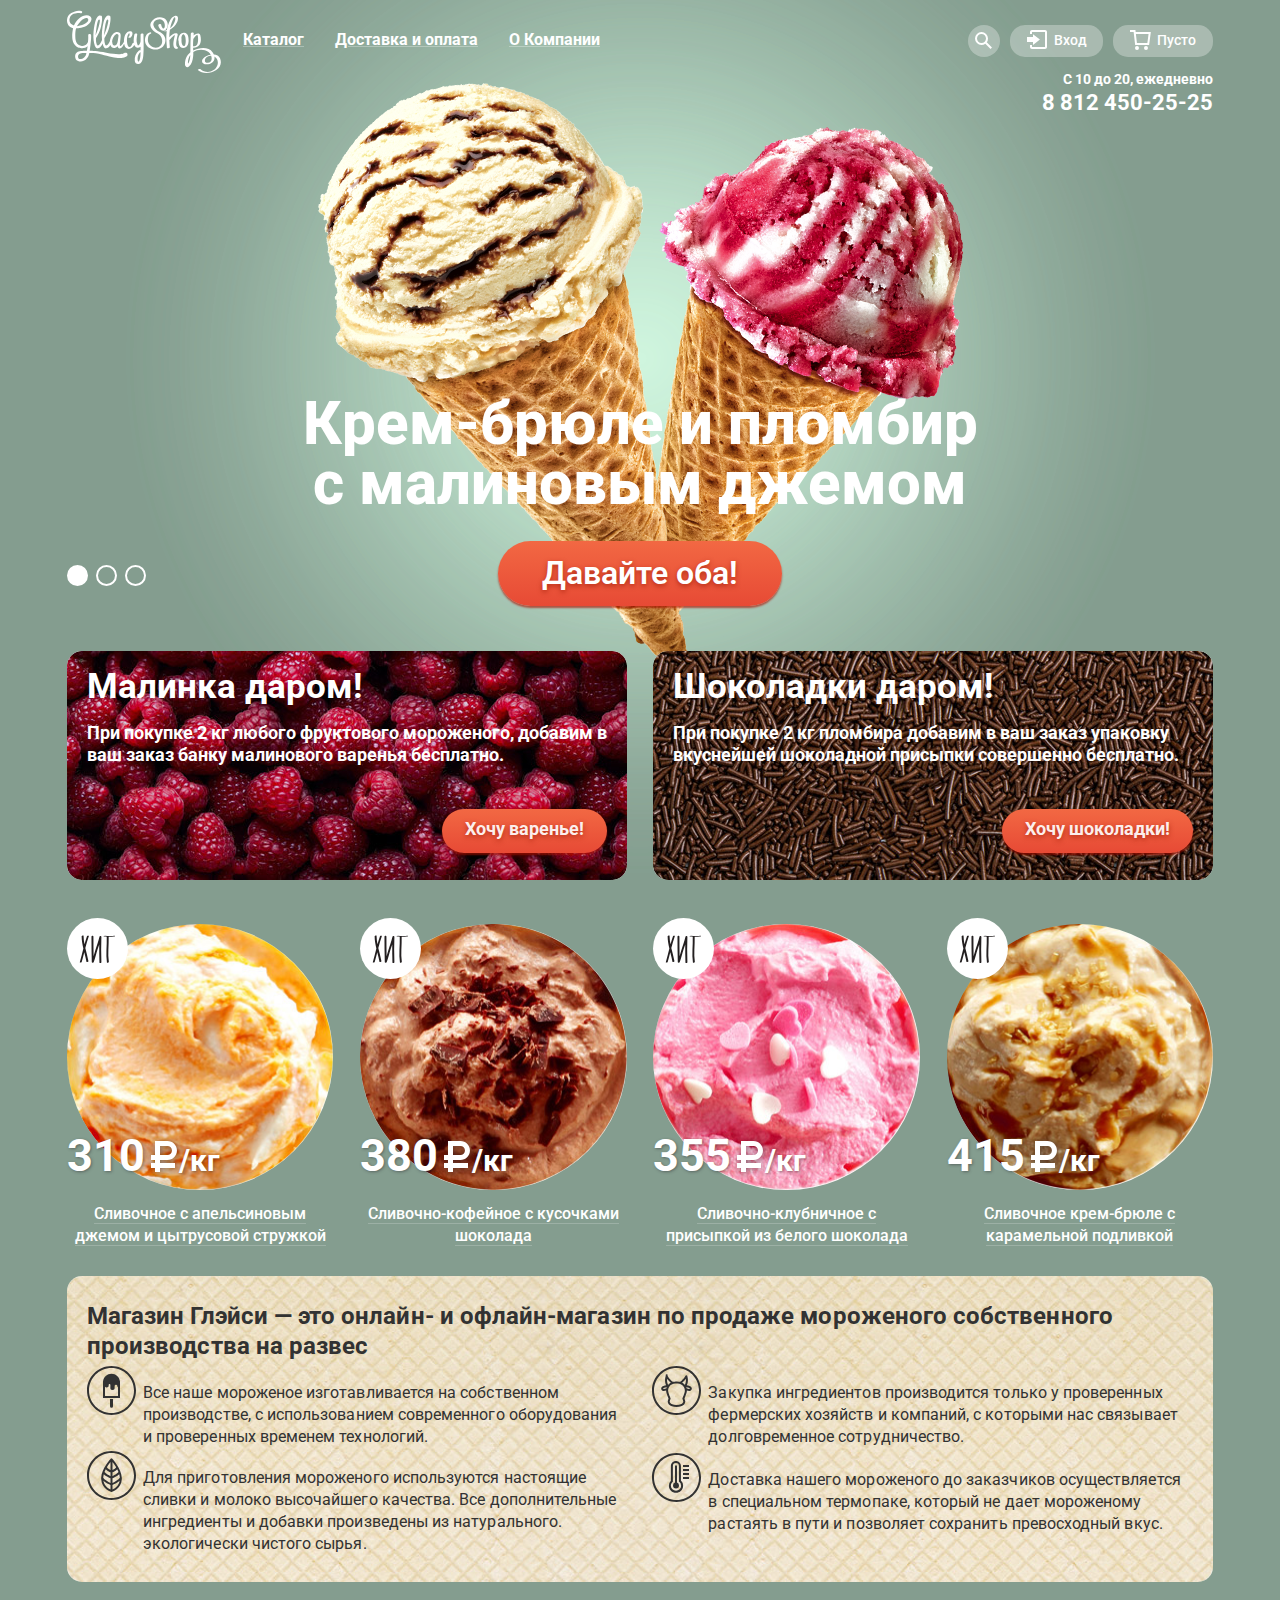
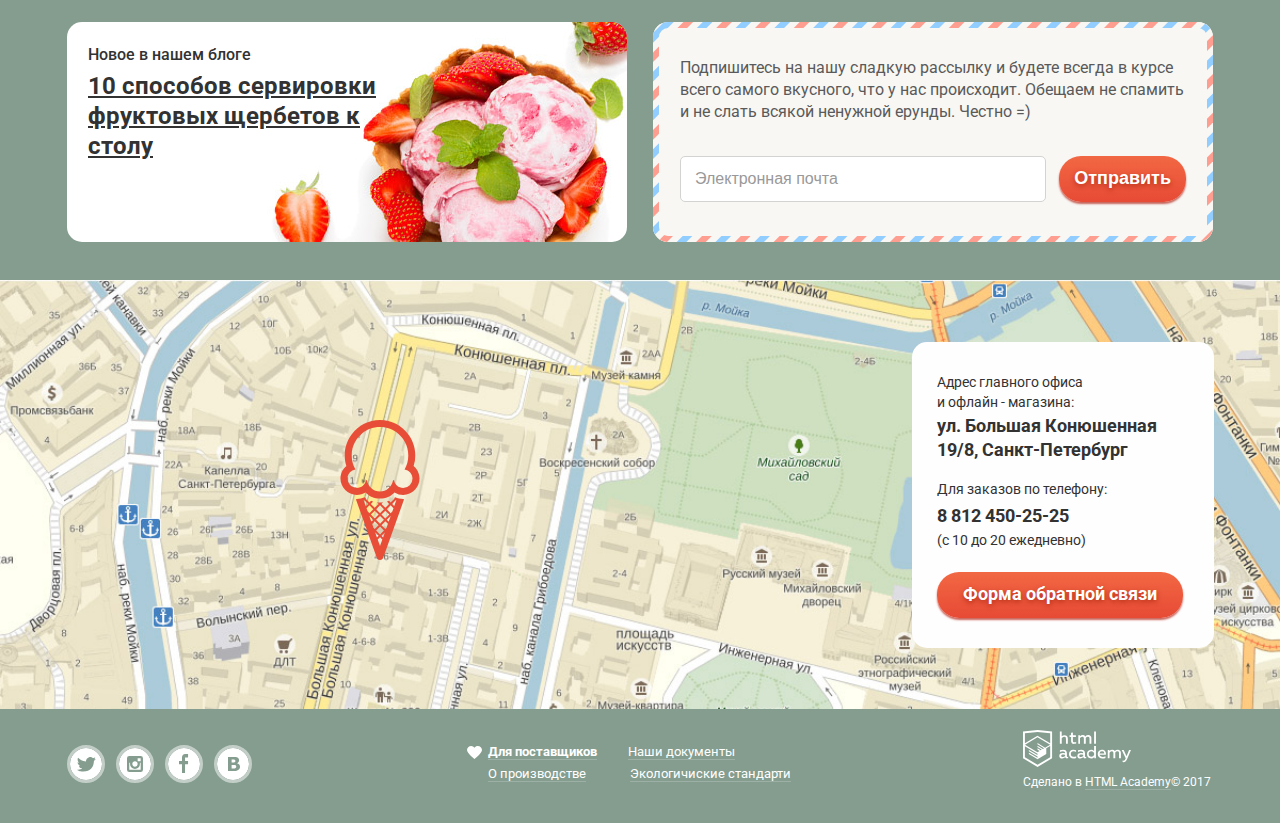
==== commit 01ccb6b6: "HELP" ====
--- a/index.html
+++ b/index.html
@@ -3,7 +3,7 @@
 <head>
 	<meta charset="utf-8">
 	<title>HTML Academy: Глейси</title>
-	<link href="https://fonts.googleapis.com/css?family=Roboto:400,700&amp;subset=cyrillic-ext" 
+	<link href="https://fonts.googleapis.com/css?family=Roboto:400,500,700&amp;subset=cyrillic" 
 	rel="stylesheet">
 	<link rel="stylesheet" type="text/css" href="css/style.css" />
 </head>
@@ -21,7 +21,7 @@
 					<li class="site-nav-item">
 						<a href="#" class="link-under">Каталог</a>
 						<ul class="site-navigation-catalog">
-							<li class="catalog-submenu-item">
+							<li class="catalog-submenu-item submenu-bold">
 								<a href="#">Новинки</a>
 							</li>
 							<li	class="catalog-submenu-item">
@@ -275,7 +275,7 @@
 						</p>
 						<form class="subscription" action="#" method="post">
 							<label class="visually-hidden" for="subscription-email">Электронная почта</label>
-							<input id="subscription-email" class="subscription-email input-field"
+							<input id="subscription-email" class="subscription-email"
 							name="subscription-email" placeholder="Электронная почта" type="email">
 							<button class="link-small" type="submit">Отправить</button>
 						</form>
--- a/css/style.css
+++ b/css/style.css
@@ -20,6 +20,7 @@
 	padding: 10px 26px;
 	padding-bottom: 12px;
 	font-weight: 700;
+	font-family: "Roboto", "Arial", sans-serif;
 	font-size: 18px;
 	line-height: 24px;
 	text-align: center;
@@ -96,7 +97,6 @@
 	text-align: center;
 	text-transform: none;
 	text-decoration: none;
-	text-shadow: 0 2px 5px rgba(160, 32, 11, 0.76);
 	white-space: normal;
 	background-color: #f26843;
 	background: -webkit-linear-gradient(top, #f26843 0%, #e74a35 100%);
@@ -377,13 +377,13 @@
 }
 
 .site-navigation-catalog a {
-	display: block;
-	padding: 7px 0 8px 20px;
+	display: block; 
+	padding: 7px 0 8px 20px; 
 	font-size: 14px;
 	line-height: 1.143em;
 	font-weight: 400;
 	color: #323232;
-	min-width: 143px;
+	width: 117px; 
 }
 
 .site-navigation-catalog:hover {
@@ -400,6 +400,15 @@
 	list-style: none;
 }
 
+.submenu-bold a {
+	border-bottom: 1px solid black;
+	padding: 7px 0 8px 5px;
+	display: inline-block;
+	margin-left: 8px;
+	min-width: 100px;
+	font-weight: 700;
+}
+
 .catalog-submenu-item:first-child:hover {
 	border-top-left-radius: 5px;
 	border-top-right-radius: 5px;
@@ -483,6 +492,9 @@
 	margin-left: 15px;
 	margin-bottom: 18px;
 	margin-right: 15px;
+	padding-left: 15px;
+	font-size: 14px;
+	line-height: 24px;
 }
 
 .user-search:hover .search {
@@ -505,10 +517,10 @@
 .link-svg {
 	font-size: 14px;
 	font-weight: 500;
-    display: flex;
-    align-items: center;
-    height: 29px;
-    padding-left: 17px;
+	display: flex;
+	align-items: center;
+	height: 29px;
+	padding-left: 17px;
 }
 
 .link-svg span {
@@ -519,7 +531,7 @@
 	fill: #ffffff;
 }
 
-.login-link:hover svg{
+.login-link:hover svg {
 	fill: #323232;
 }
 
@@ -561,7 +573,7 @@
 	fill: #ffffff;
 }
 
-.enter-in:hover svg{
+.enter-in:hover svg {
 	fill: #323232;
 }
 
@@ -1013,7 +1025,7 @@
 	text-align: right;
 }
 
-.total:before {
+.total::before {
 	content: "";
 	position: absolute;
 	bottom: 111px;
@@ -1203,10 +1215,9 @@
 .breadcrumbs {
 	display: -webkit-flex;
 	display: flex;
-	margin: 10px 2.3%;
-	margin-right: 250px;
-	margin-bottom: 6px;
-	margin-top: 16px;
+	width: 1200px;
+	box-sizing: border-box;
+	margin: 16px auto 6px;
 }
 
 .breadcrumbs-items {
@@ -1261,9 +1272,9 @@
 }
 
 .padding-left {
-	margin: -53px auto 28px;
 	padding: 0 27px;
 	font-size: 35px;
+	margin: -53px auto 28px;
 	width: 1200px;
 	box-sizing: border-box;
 }
@@ -1292,7 +1303,7 @@
 	flex-wrap: wrap;
 	-ms-flex-line-pack: justify;
 	align-content: space-between;
-	min-height: 131px;
+	height: 131px;
 	width: 860px;
 }
 
@@ -1307,6 +1318,7 @@
 	font-size: 14px;
 	font-weight: 500;
 	line-height: 1.14em;
+	color: #ffffff;
 }
 
 .filter-fat-wrapper,
@@ -1698,7 +1710,7 @@
 	justify-content: flex-end;
 	align-self: flex-end;
 	width: 1170px;
-	padding: 0 12px 0 0;
+	padding: 0 18px 0 0; /* IRA tut 12px */
 	margin: 0 auto 27px;
 	list-style: none;
 	box-sizing: border-box;
@@ -1853,6 +1865,7 @@
 	padding: 0;
 	margin-bottom: 10px;
 	list-style: none;
+	padding-top: 4px;     /* IRA */
 }
 
 .ice-configuration {
@@ -1903,19 +1916,11 @@
 }
 
 .ice-margin {
-	margin-bottom: 45px;
+	margin-bottom: 52px; /* IRA */
 }
 
 .ice-crem ul {
 	list-style: none;
-}
-
-.ice-line2 {
-	margin-top: -5px;
-}
-
-.ice-line3 {
-	margin-top: -9px;
 } 
 
 .price {
@@ -1923,7 +1928,6 @@
 	font-size: 45px;
 	text-shadow: 1px 1px 3px rgba(49, 50, 53, 0.5);
 	line-height: 45px;
-
 }
 
 .kilogram {
@@ -1931,6 +1935,14 @@
 	font-size: 30px;
 	text-shadow: 1px 1px 3px rgba(49, 50, 53, 0.5);
 	margin-left: -5px;
+}
+
+.first-line-ice {
+	padding-top: 5px;
+}
+
+.space {
+	white-space: pre;
 }
 
 .ice-title {
@@ -1945,11 +1957,12 @@
 	display: inline-block;
 	position: relative;
 	font-size: 16px;
-	margin-bottom: 28px;
+	margin-bottom: 19px;
 	width: 23.25%;
 	vertical-align: top;
 	min-height: 274px;
 }
+
 .ice-price::after {
 	background-color: rgba(255, 255, 255, 0.2);
 	border-radius: 5px;
@@ -2171,14 +2184,20 @@
 
 .subscription-email {
 	margin-right: 13px;
+	font-weight: 400; 
+	font-size: 16px; 
+	line-height: 24px;
+	border-radius: 5px;
+	border: 1px solid #d3d3d2;
 }
 
 .subscription input[type="email"] {
 	flex-grow: 1;
+	padding-left: 14px;
 }
 
 .subscription input[type="submit"] {
-  border: none;
+	border: none;
 }
 
 .map {
@@ -2191,7 +2210,7 @@
 	background-size: cover;
 }
 
-.map:before {
+.map::before {
 	content: "";
 	background: url("../img/pin.svg") no-repeat;
 	position: absolute;
@@ -2323,7 +2342,26 @@
 
 .input-field {
 	font-family: "Roboto", "Arial", sans-serif;
-	font-size: 16px;
+	font-size: 14px;
+	line-height: 24px;
+	border-radius: 5px;
+	border: 1px solid #d3d3d2;
+}
+
+::-webkit-input-placeholder { 
+	color: #999999;
+}
+
+:-moz-placeholder { 
+	color: #999999;
+}
+
+::-moz-placeholder { 
+	color: #999999;
+}
+
+:-ms-input-placeholder { 
+	color: #999999;
 }
 
 .feedback-form textarea.input-field {
@@ -2343,6 +2381,7 @@
 	color: #323232;
 	font-size: 24px; 
 	margin-bottom: 15px;
+	font-weight: 500;
 }
 /*Кнопка закрытия попапа*/
 .modal-close {
@@ -2498,7 +2537,7 @@
 	position: relative;
 }
 
-.provider:before {
+.provider::before {
 	content: "";
 	background: url("../img/heart.svg") no-repeat;
 	position: absolute;
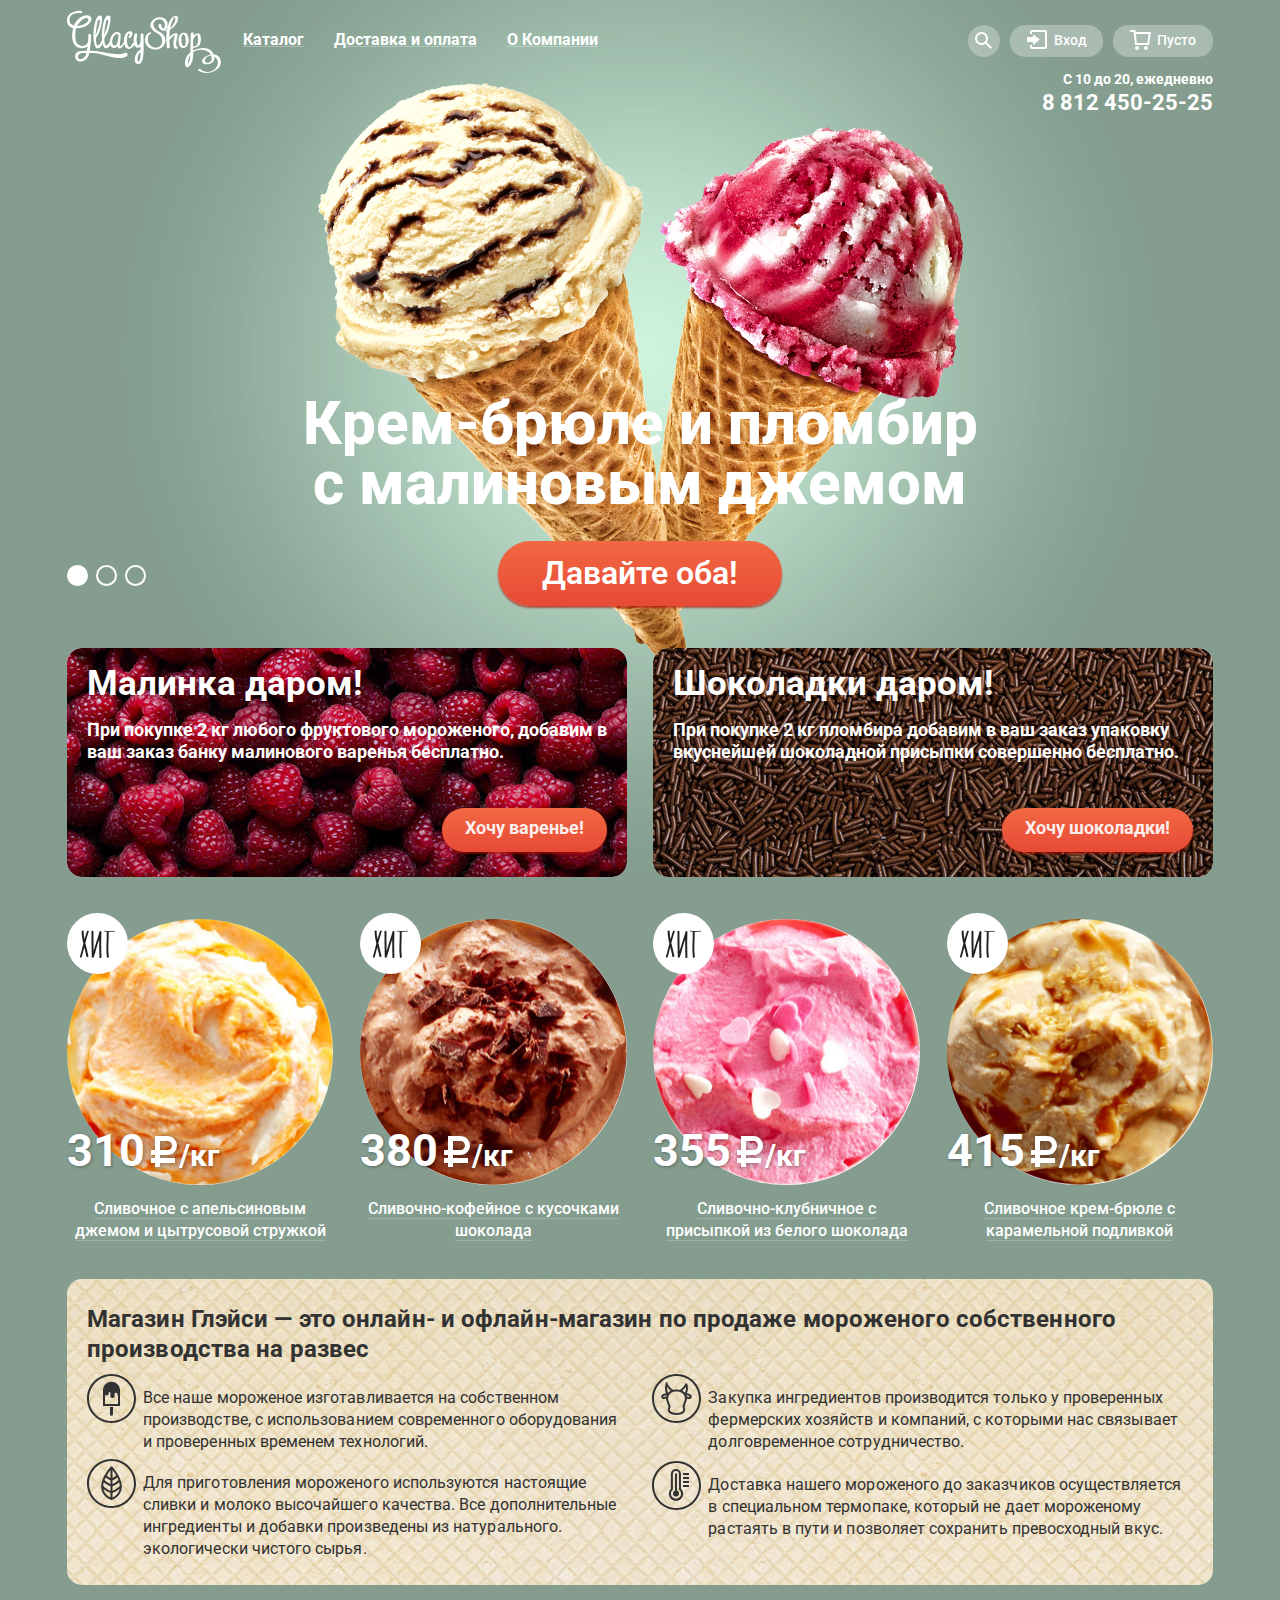
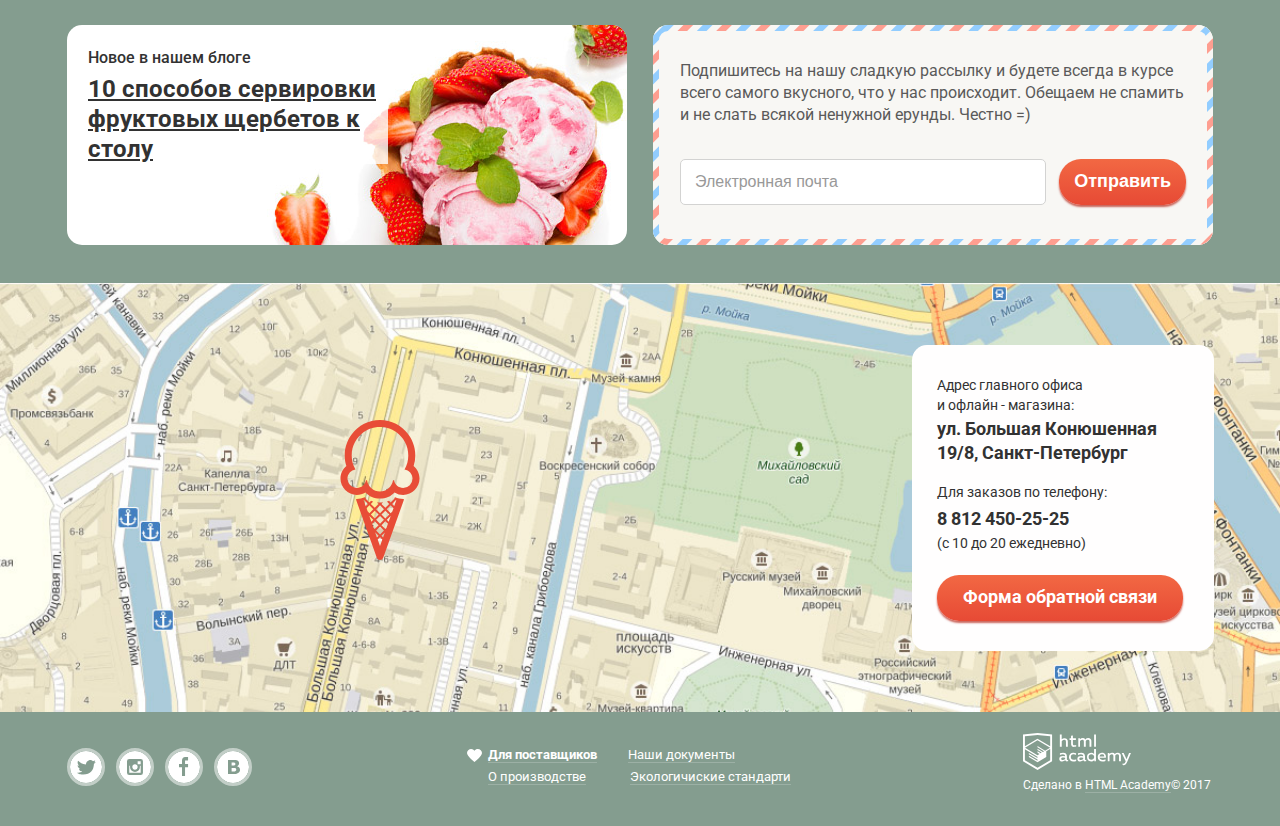
==== commit 74d61ce8: "proverka" ====
--- a/index.html
+++ b/index.html
@@ -194,7 +194,7 @@
 						</div>
 						<p class="ice-title">
 							<a class="link11 link11-help" href="#">
-								Сливочно-клубничное с<br> присыпкой из белого шоколада
+								Сливочно-клубничное с присыпкой из белого шоколада
 							</a>
 						</p>
 						<a class="link hover-btn">Быстрый просмотр</a>
@@ -226,7 +226,7 @@
 						<li class="about-us-list lizak">
 							<p>
 								Все наше мороженое изготавливается на собственном
-								производстве, с использованием современного оборудования<br>
+								производстве, с использованием современного оборудования
 								и проверенных временем технологий.
 							</p>
 						</li>
@@ -247,8 +247,8 @@
 						</li>
 						<li class="about-us-list thermometer">
 							<p>
-								Доставка нашего мороженого до заказчиков осуществляется<br>
-								в специальном термопаке, который не дает мороженому<br>
+								Доставка нашего мороженого до заказчиков осуществляется
+								в специальном термопаке, который не дает мороженому
 								растаять в пути и позволяет сохранить превосходный вкус.
 							</p>
 						</li>
@@ -260,8 +260,8 @@
 				<article class="news-in">
 					<p class="news-article">Новое в нашем блоге</p>
 					<a href="#" class="news-link1">
-						10 способов сервировки<br>
-						фруктовых щербетов к<br>
+						10 способов сервировки
+						фруктовых щербетов к
 						столу
 					</a>
 				</article>
@@ -288,23 +288,23 @@
 						<h3 class="visually-hidden">Адрес</h3>
 						<p class="feedback-adress">
 							<span class="feedback-position1">
-								Адрес главного офиса<br>
-								и офлайн - магазина:<br>
+								Адрес главного офиса
+								и офлайн - магазина:
 							</span>
 							<span class="feedback-position2">
-								ул. Большая Конюшенная<br>
-								19/8, Санкт-Петербург<br>
+								ул. Большая Конюшенная
+								19/8, Санкт-Петербург
 							</span>
 						</p>
 						<p class="feedback-tel">
 							<span class="feedback-position3">
-								Для заказов по телефону:<br>
+								Для заказов по телефону:
 							</span>
 							<span class="feedback-position4">
-								<a href="tel:+88124502525">8 812 450-25-25</a><br>
+								<a href="tel:+88124502525">8 812 450-25-25</a>
 							</span>
 							<span class="feedback-position5">
-								(c 10 до 20 ежедневно)<br>
+								(c 10 до 20 ежедневно)
 							</span>
 						</p>
 						<a class="link" href="#">Форма обратной связи</a>
--- a/css/style.css
+++ b/css/style.css
@@ -26,7 +26,6 @@
 	text-align: center;
 	text-transform: none;
 	text-decoration: none;
-	text-shadow: 0 2px 5px rgba(160, 32, 11, 0.76);
 	white-space: normal;
 	background-color: #f26843;
 	background: -webkit-linear-gradient(top, #f26843 0%, #e74a35 100%);
@@ -61,7 +60,6 @@
 	text-align: center;
 	text-transform: none;
 	text-decoration: none;
-	text-shadow: 0 2px 5px rgba(160, 32, 11, 0.76);
 	white-space: normal;
 	background-color: #f26843;
 	background: -webkit-linear-gradient(top, #f26843 0%, #e74a35 100%);
@@ -165,7 +163,6 @@
 	text-align: center;
 	text-transform: none;
 	text-decoration: none;
-	text-shadow: 0 2px 5px rgba(160, 32, 11, 0.76);
 	white-space: normal;
 	background-color: #f26843;
 	background: -webkit-linear-gradient(top, #f26843 0%, #e74a35 100%);
@@ -180,7 +177,7 @@
 	font-weight: 700;
 	line-height: 24px;
 	align-self: flex-end;
-	margin-bottom: 4px;
+	margin-bottom: 2px;
 }
 
 .link4:hover {
@@ -335,7 +332,7 @@
 	display: flex;
 	flex-wrap: wrap;
 	margin: 0;
-	padding: 0;
+	padding: 0 0 4px 0;
 	list-style: none;
 }
 
@@ -358,7 +355,7 @@
 .site-nav-item {
 	padding-top: 6px;
 	padding-bottom: 10px;
-	margin-right: 2px;
+	margin-right: 1px;
 	position: relative;
 	height: 40px;
 	text-decoration: none;
@@ -370,43 +367,30 @@
 	flex-direction: column;
 	visibility: hidden;
 	top: 52px;
-	left: -7px;
+	left: -4px;
 	background-color: #f8f7f4;
 	border-radius: 5px;
-	box-shadow: 0px 20px 20px 0px rgba(0, 0, 0, 0.4); 
+	box-shadow: 0px 20px 20px 0px rgba(0, 0, 0, 0.4);
 }
 
 .site-navigation-catalog a {
-	display: block; 
-	padding: 7px 0 8px 20px; 
+	display: block;
+	padding: 8px 0 8px 20px;
 	font-size: 14px;
 	line-height: 1.143em;
 	font-weight: 400;
 	color: #323232;
-	width: 117px; 
-}
-
-.site-navigation-catalog:hover {
-	display: block;
-	top: 52px;
-	left: -7px;
-	min-width: 143px;
-	margin: 0;
-	padding: 0;
-	border-radius: 5px;
-	background-color: #f9f8f5;
-	-webkit-box-shadow: 0px 20px 20px 0px rgba(0, 0, 0, 0.4);
-	box-shadow: 0px 20px 20px 0px rgba(0, 0, 0, 0.4);
-	list-style: none;
+	width: 123px;
 }
 
 .submenu-bold a {
-	border-bottom: 1px solid black;
-	padding: 7px 0 8px 5px;
+	border-bottom: 1px solid #d1d0ce;
+	padding: 9px 0 11px 15px;
 	display: inline-block;
-	margin-left: 8px;
-	min-width: 100px;
+	margin-left: 5px;
+	min-width: 128px;
 	font-weight: 700;
+	box-sizing: border-box;
 }
 
 .catalog-submenu-item:first-child:hover {
@@ -659,7 +643,7 @@
 .visually-hidden {
 	position: absolute;
 	width: 1px;
-	height: 1px;	
+	height: 1px;
 	clip: rect(0, 0, 0, 0);
 }
 
@@ -703,7 +687,7 @@
 
 .slide {
 	display: none;
-	margin-bottom: 45px;
+	margin-bottom: 42px;
 	margin-top: -65px;
 }
 
@@ -727,7 +711,6 @@
 	color: #ffffff;
 	vertical-align: top;
 	text-decoration: none;
-	text-shadow: 0 2px 5px rgba(160, 32, 11, 0.76);
 	background: #f26843;
 	background: linear-gradient(to bottom, #f26843 0%, #e74a35 100%);
 	border-radius: 50px;
@@ -1303,7 +1286,7 @@
 	flex-wrap: wrap;
 	-ms-flex-line-pack: justify;
 	align-content: space-between;
-	height: 131px;
+	height: 128px;
 	width: 860px;
 }
 
@@ -1574,6 +1557,7 @@
 }
 
 .filter-button {
+	font-family: "Roboto", "Arial", sans-serif;
 	-ms-flex-item-align: end;
 	align-self: flex-end;
 	padding: 7px 27px;
@@ -1710,7 +1694,7 @@
 	justify-content: flex-end;
 	align-self: flex-end;
 	width: 1170px;
-	padding: 0 18px 0 0; /* IRA tut 12px */
+	padding: 0 18px 0 0;
 	margin: 0 auto 27px;
 	list-style: none;
 	box-sizing: border-box;
@@ -1865,7 +1849,7 @@
 	padding: 0;
 	margin-bottom: 10px;
 	list-style: none;
-	padding-top: 4px;     /* IRA */
+	padding-top: 2px;
 }
 
 .ice-configuration {
@@ -1916,12 +1900,12 @@
 }
 
 .ice-margin {
-	margin-bottom: 52px; /* IRA */
+	margin-bottom: 52px;
 }
 
 .ice-crem ul {
 	list-style: none;
-} 
+}
 
 .price {
 	color: #ffffff;
@@ -1951,6 +1935,8 @@
 	line-height: 22px;
 	font-weight: 500;
 	text-align: center;
+	padding-left: 5px;
+	padding-right: 5px;
 }
 
 .ice-price {
@@ -2014,6 +2000,7 @@
 	margin-bottom: 40px;
 	padding-left: 27px;
 	padding-right: 27px;
+	padding-top: 8px;
 }
 
 .information {
@@ -2030,7 +2017,7 @@
 }
 
 .about-us-title {
-	margin-bottom: 9px;
+	margin-bottom: 12px;
 	margin-top: 15px;
 	margin-left: 10px;
 	font-size: 24px;
@@ -2038,6 +2025,7 @@
 	letter-spacing: 0.06px;
 	color: #323232;
 	font-weight: 700;
+	letter-spacing: 0.1px
 }
 
 .about-us-articles {
@@ -2061,7 +2049,7 @@
 .about-us-list::before {
 	content: "";
 	position: absolute;
-	top: 0;
+	top: 3px;
 	left: 0;
 	width: 49px;
 	height: 49px;
@@ -2108,6 +2096,9 @@
 	font-size: 16px;
 	font-weight: 400;
 	line-height: 22px;
+	margin-bottom: 17px;
+	box-sizing: border-box;
+	padding-right: 10px;
 }
 
 .news {
@@ -2149,6 +2140,9 @@
 	color: #323232;
 	background-color: rgba(255, 255, 255, 0.8);
 	text-decoration: underline;
+	box-sizing: border-box;
+	width: 300px;
+	display: inline-block;
 }
 
 .mail {
@@ -2184,8 +2178,8 @@
 
 .subscription-email {
 	margin-right: 13px;
-	font-weight: 400; 
-	font-size: 16px; 
+	font-weight: 400;
+	font-size: 16px;
 	line-height: 24px;
 	border-radius: 5px;
 	border: 1px solid #d3d3d2;
@@ -2312,31 +2306,31 @@
 .feedback {
 	display: none;
 	background-color: #f8f7f4;
-	width: 478px; 
-	height: 444px; 
-	border-radius: 10px; 
-	position: fixed; 
-	z-index: 10; 
-	top: 20%; 
-	left: 0; 
-	right: 0; 
+	width: 478px;
+	height: 444px;
+	border-radius: 10px;
+	position: fixed;
+	z-index: 10;
+	top: 20%;
+	left: 0;
+	right: 0;
 	margin: auto;
 }
 
 .feedback-form {
 	display: flex;
-	flex-wrap: wrap; 
+	flex-wrap: wrap;
 	padding: 20px 25px;
 }
 
 .feedback-form .form-title,
 .feedback-form .form-item {
-	width: 100%; 
+	width: 100%;
 	margin: 0 0 20px 0;
 }
 
 .feedback-form .input-field {
-	padding: 10px 15px; 
+	padding: 10px 15px;
 	width: 55%;
 }
 
@@ -2348,38 +2342,38 @@
 	border: 1px solid #d3d3d2;
 }
 
-::-webkit-input-placeholder { 
+::-webkit-input-placeholder {
 	color: #999999;
 }
 
-:-moz-placeholder { 
+:-moz-placeholder {
 	color: #999999;
 }
 
-::-moz-placeholder { 
+::-moz-placeholder {
 	color: #999999;
 }
 
-:-ms-input-placeholder { 
+:-ms-input-placeholder {
 	color: #999999;
 }
 
 .feedback-form textarea.input-field {
-	height: 154px; 
-	width: 100%; 
-	box-sizing: border-box; 
+	height: 154px;
+	width: 100%;
+	box-sizing: border-box;
 }
 
 .form-item button {
-	display: flex; 
+	display: flex;
 	margin-left: 290px;
-	padding-left: 22px; 
+	padding-left: 22px;
 	padding-right: 22px;
 }
 
 .form-title {
 	color: #323232;
-	font-size: 24px; 
+	font-size: 24px;
 	margin-bottom: 15px;
 	font-weight: 500;
 }
@@ -2591,6 +2585,7 @@
 }
 
 .login-link {
+	font-family: "Roboto", "Arial", sans-serif;
 	color: #323232;
 	font-size: 13px;
 	font-weight: 400;
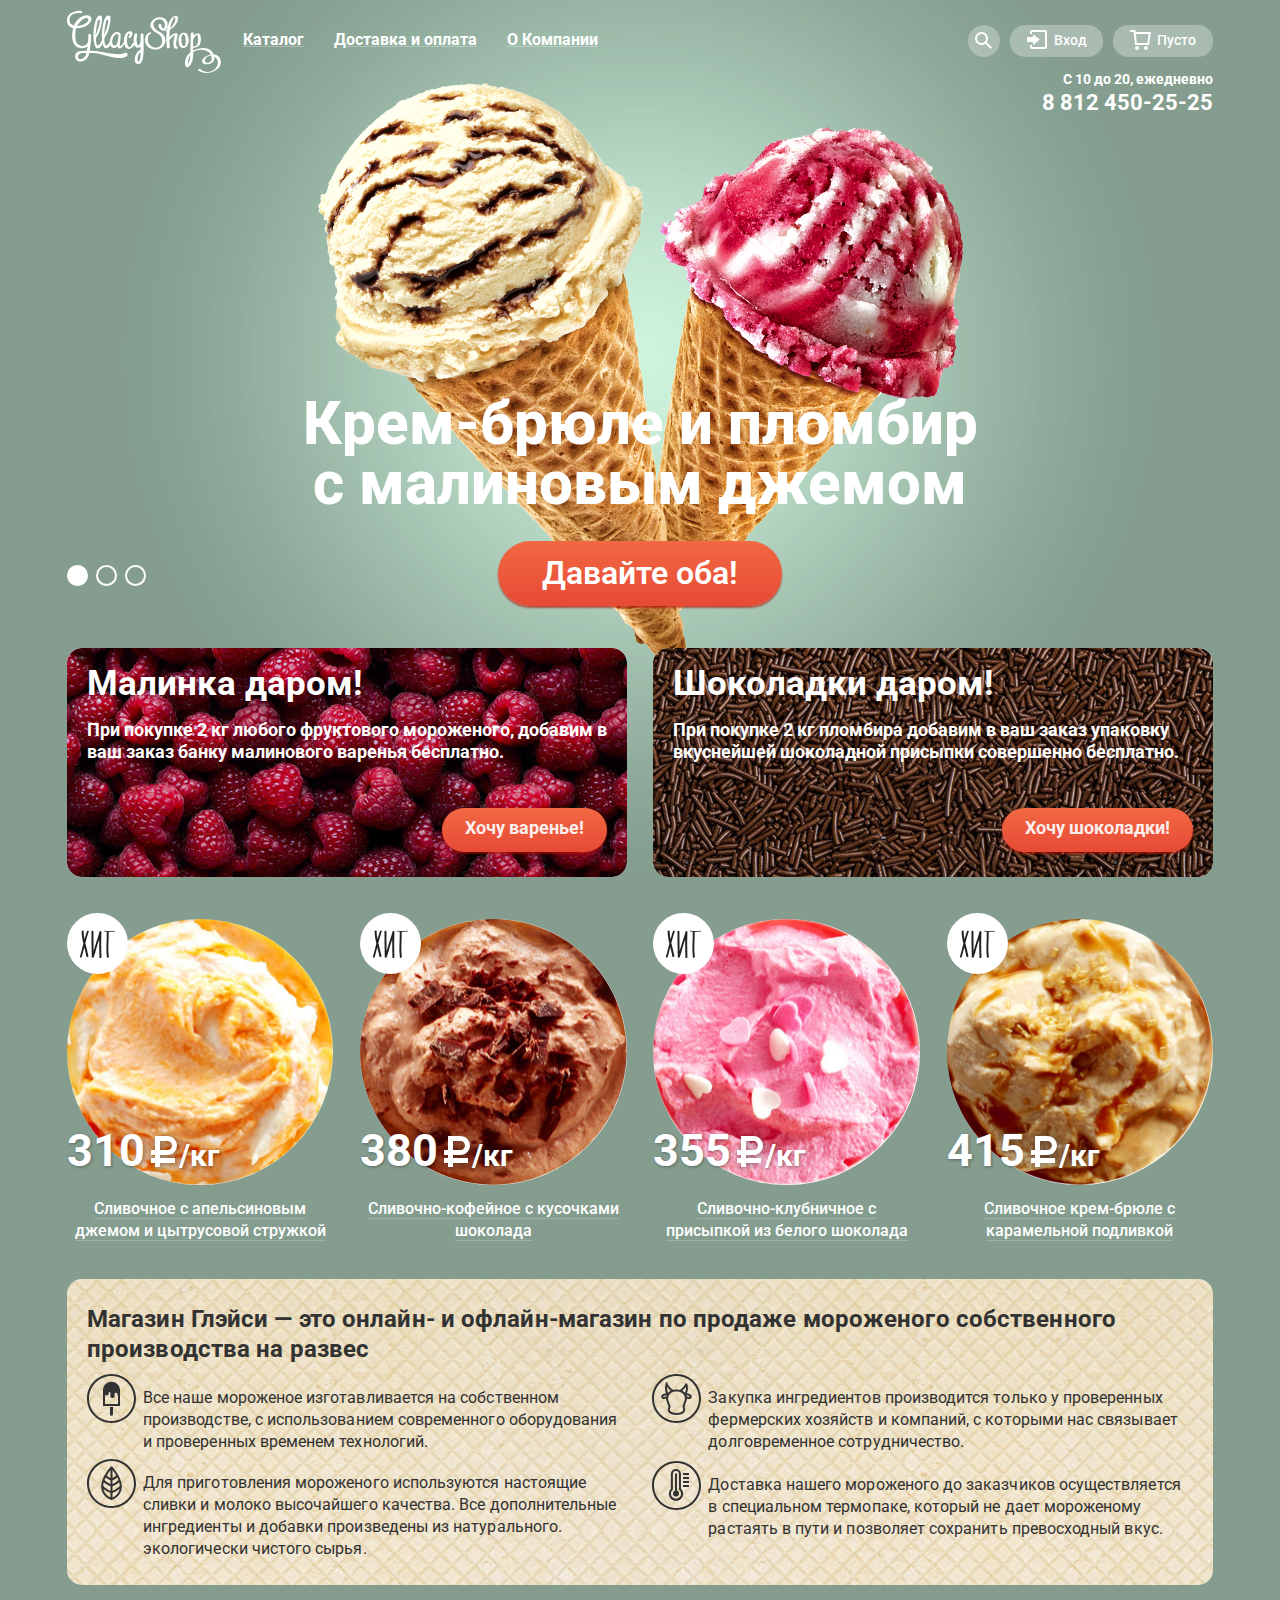
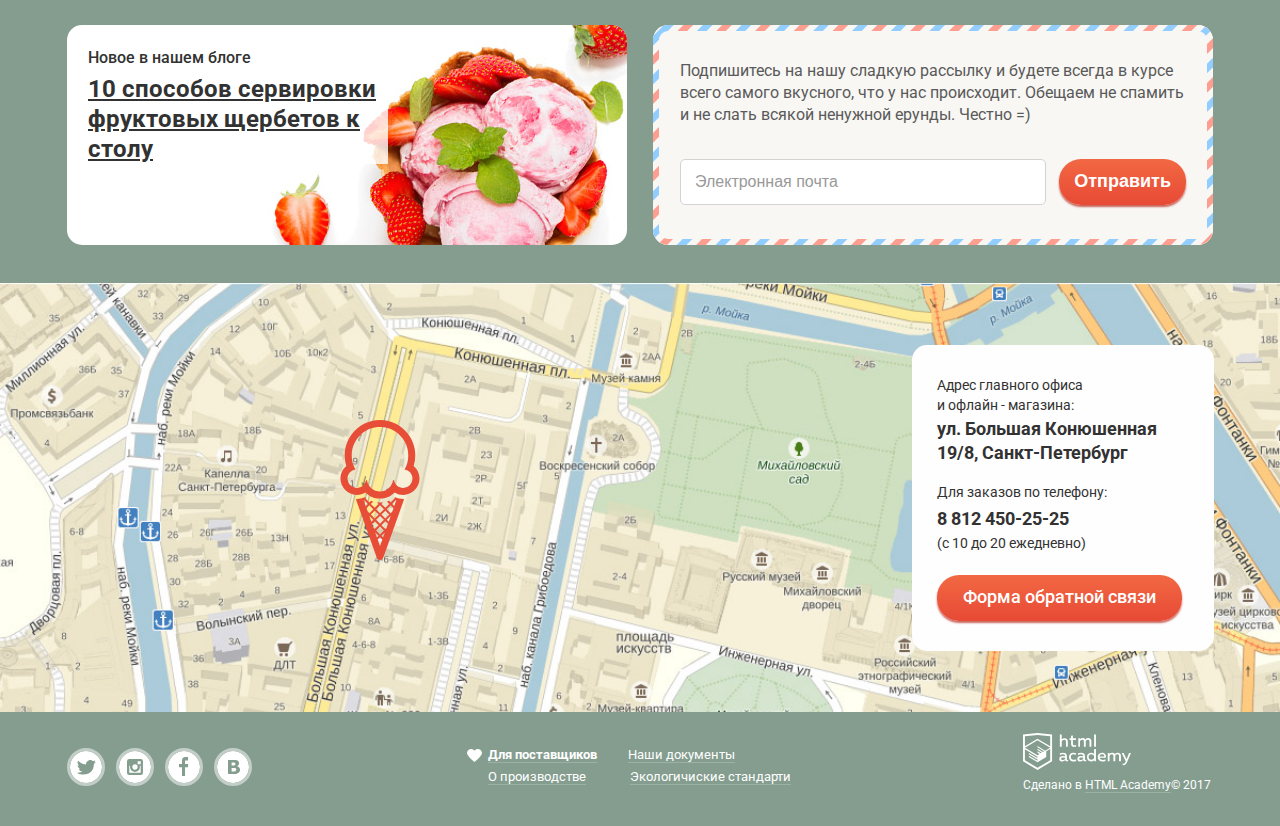
==== commit 1f5d9dbc: "Finish 11.07" ====
--- a/index.html
+++ b/index.html
@@ -316,15 +316,15 @@
 					<p class="form-title">Мы обязательно вам ответим!</p>
 					<p class="form-item">
 						<label class="visually-hidden" for="name"> Как Вас зовут?</label>
-						<input class="input-field" type="text" id="name" name="user-name"
+						<input class="input-field-window" type="text" id="name" name="user-name"
 						placeholder="Как вас зовут?">
 					</p>
 					<p class="form-item">
 						<label class="visually-hidden" for="email-feedback"> Ваша почта для ответа?</label>
-						<input class="input-field" type="text" id="email-feedback" name="email-feedback" placeholder="Ваша почта для ответа?">
+						<input class="input-field-window" type="text" id="email-feedback" name="email-feedback" placeholder="Ваша почта для ответа?">
 					</p>
 					<p class="form-item">
-						<textarea name="comment" class="input-field" id="comment-field" rows="5" cols="15" 
+						<textarea name="comment" class="input-field-window" id="comment-field" rows="5" cols="15" 
 						placeholder="Напишите что-нибудь..."></textarea>
 					<p class="form-item">
 						<button class="link">Отправить</button>
--- a/css/style.css
+++ b/css/style.css
@@ -19,7 +19,7 @@
 	vertical-align: top;
 	padding: 10px 26px;
 	padding-bottom: 12px;
-	font-weight: 700;
+	font-weight: 500;
 	font-family: "Roboto", "Arial", sans-serif;
 	font-size: 18px;
 	line-height: 24px;
@@ -999,7 +999,7 @@
 
 .total {
 	margin-bottom: 36px;
-	margin-right: -18px;
+	margin-right: -20px;
 	margin-top: 1px;
 	font-size: 15px;
 	line-height: 18px;
@@ -1069,7 +1069,6 @@
 	color: #fff;
 	cursor: pointer;
 	text-decoration: none;
-	text-shadow: 0 2px 5px rgba(160, 32, 11, .76);
 	background: #f26843;
 	background: -webkit-linear-gradient(top, #f26843 0%, #e74a35 100%);
 	background: linear-gradient(to bottom, #f26843 0%, #e74a35 100%);
@@ -2329,8 +2328,8 @@
 	margin: 0 0 20px 0;
 }
 
-.feedback-form .input-field {
-	padding: 10px 15px;
+.feedback-form .input-field-window {
+	padding: 9px 15px;
 	width: 55%;
 }
 
@@ -2342,6 +2341,14 @@
 	border: 1px solid #d3d3d2;
 }
 
+.input-field-window {
+	font-family: "Roboto", "Arial", sans-serif;
+	font-size: 16px;
+	line-height: 24px;
+	border-radius: 5px;
+	border: 1px solid #d3d3d2;
+}
+
 ::-webkit-input-placeholder {
 	color: #999999;
 }
@@ -2358,7 +2365,7 @@
 	color: #999999;
 }
 
-.feedback-form textarea.input-field {
+.feedback-form textarea.input-field-window {
 	height: 154px;
 	width: 100%;
 	box-sizing: border-box;
@@ -2366,7 +2373,7 @@
 
 .form-item button {
 	display: flex;
-	margin-left: 290px;
+	margin-left: 292px;
 	padding-left: 22px;
 	padding-right: 22px;
 }
